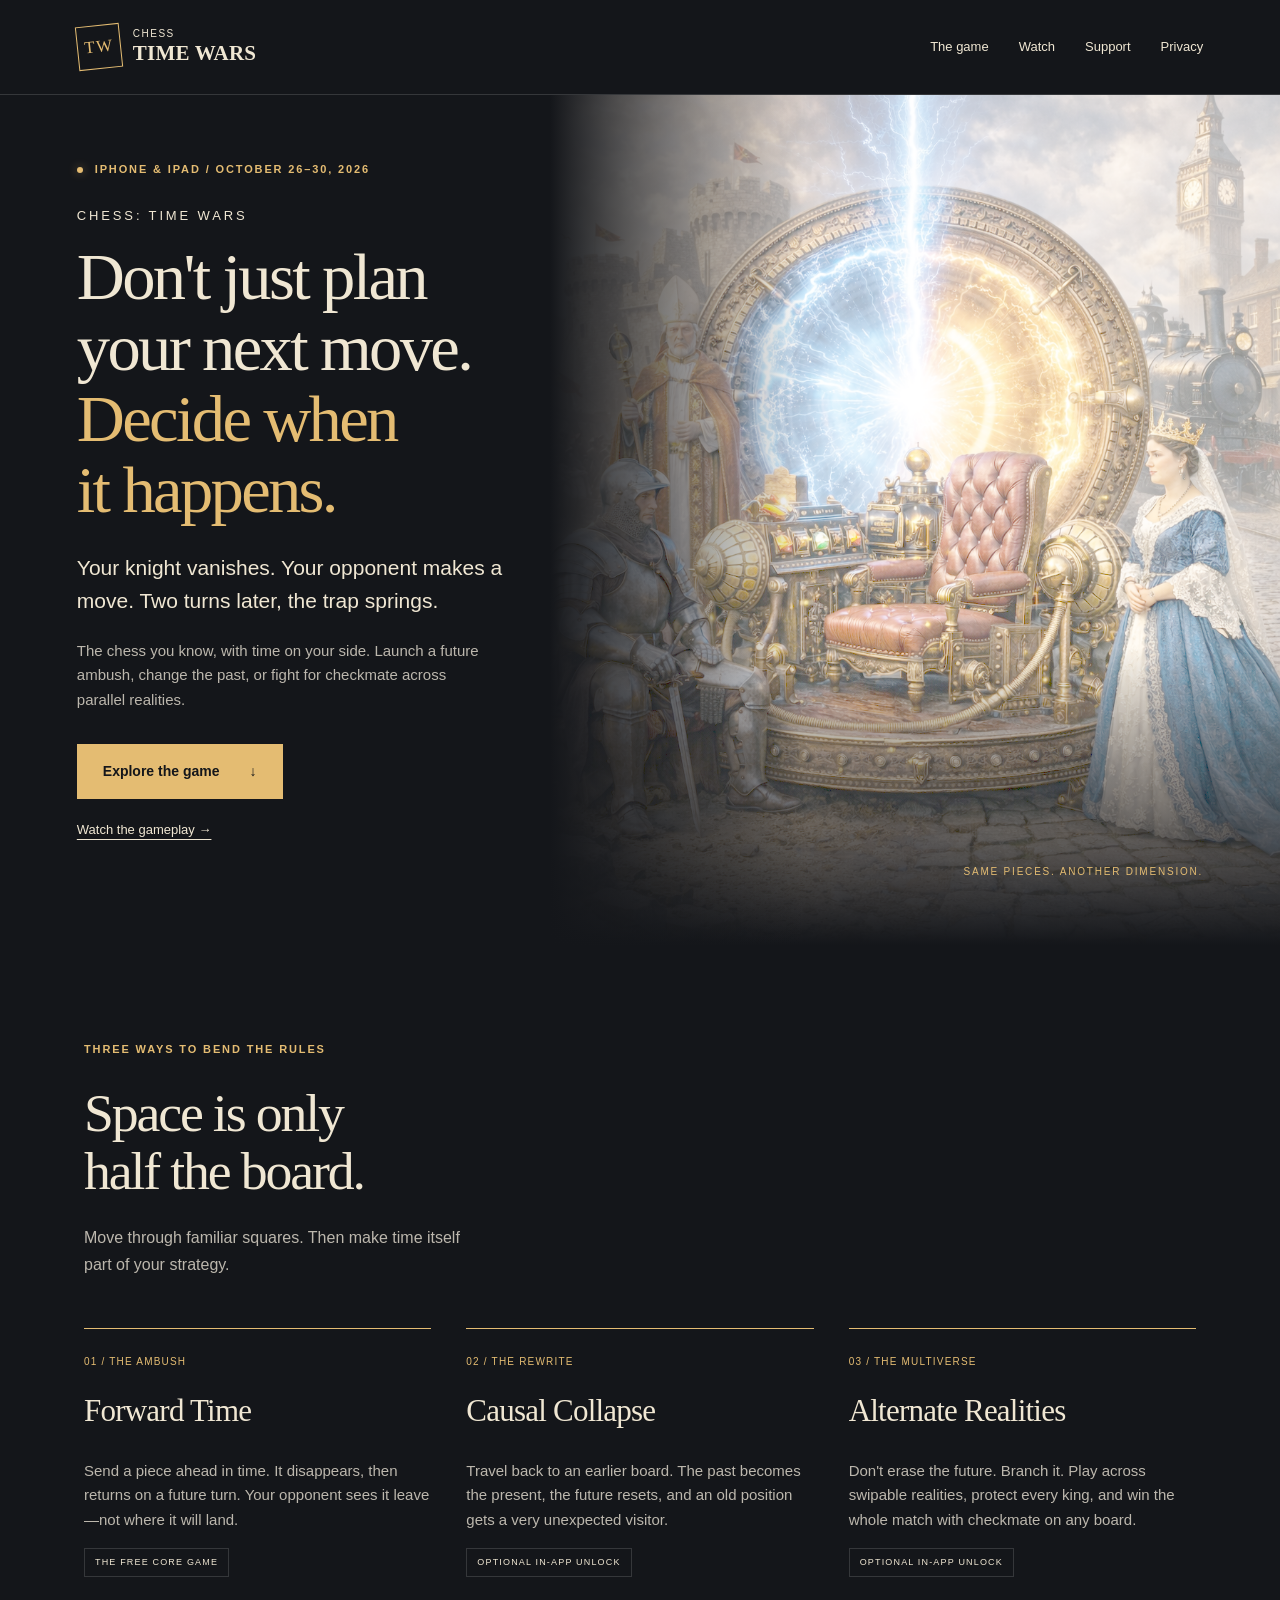
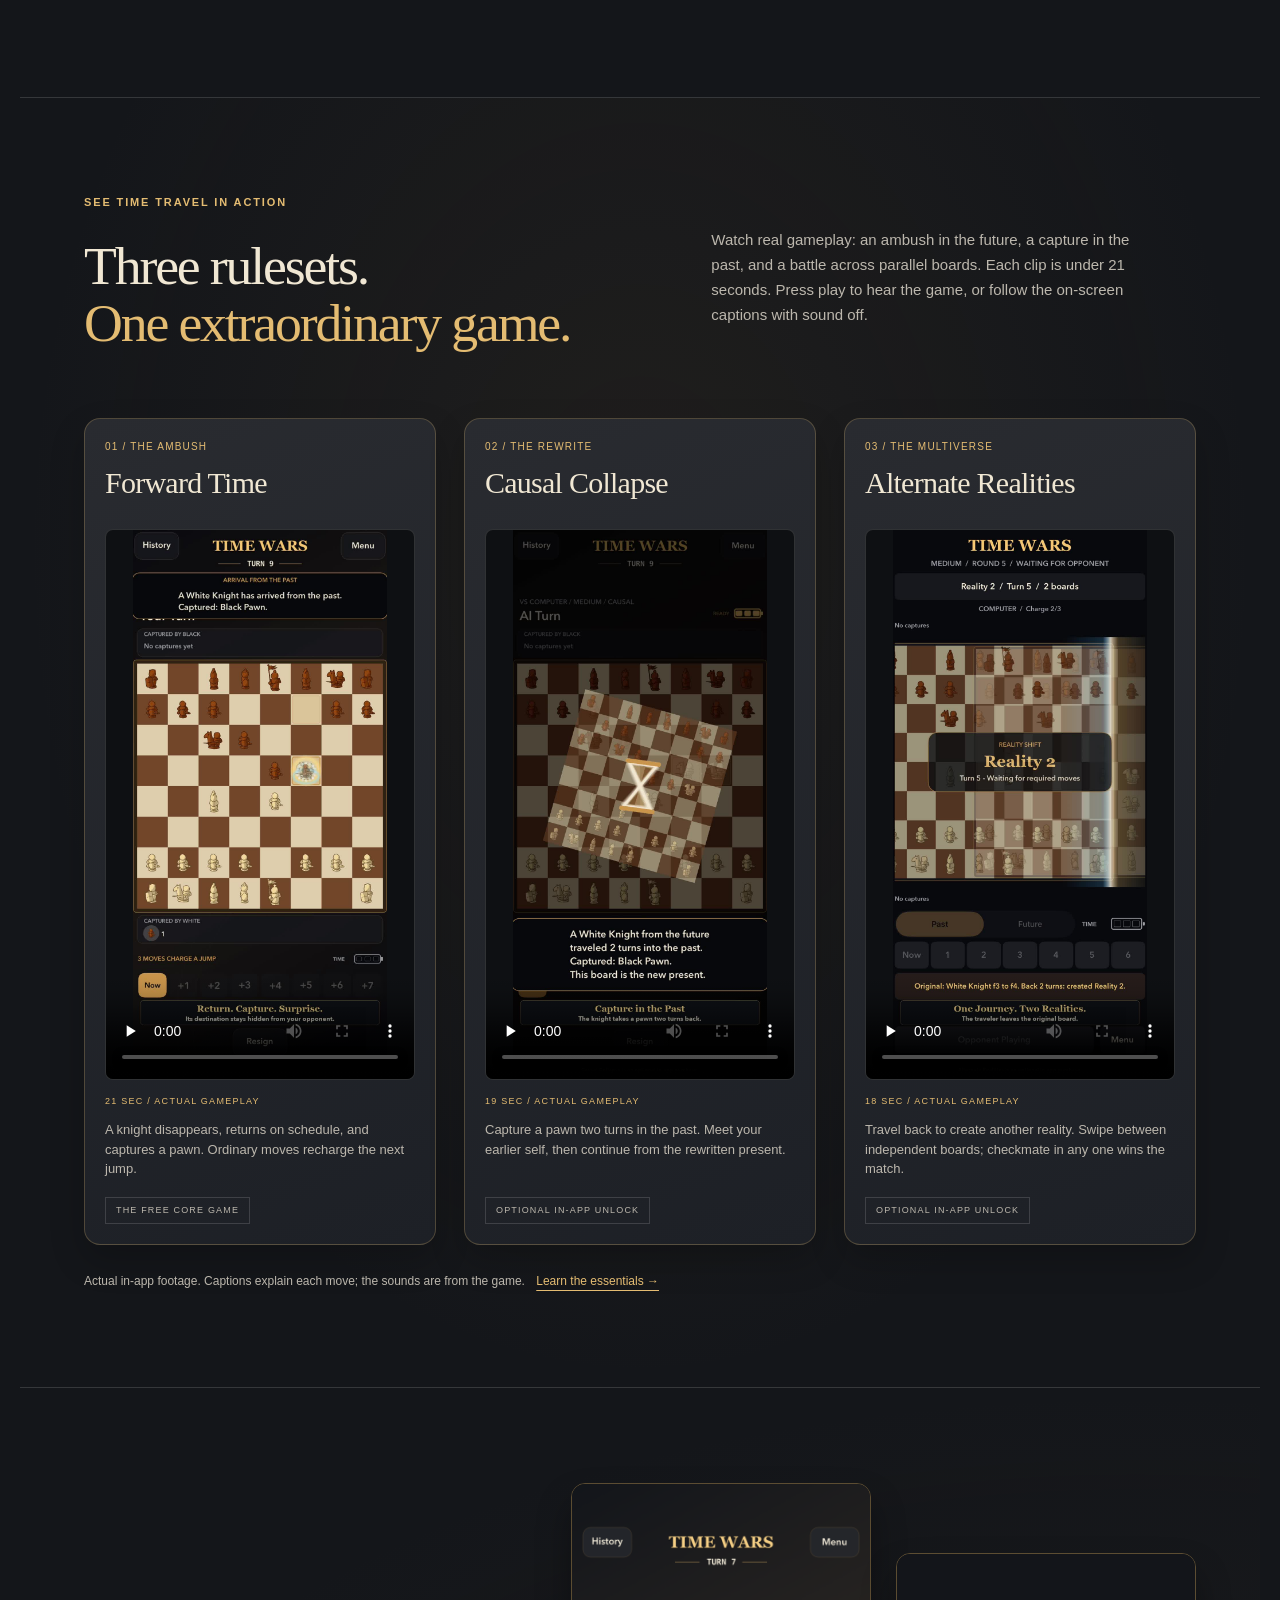
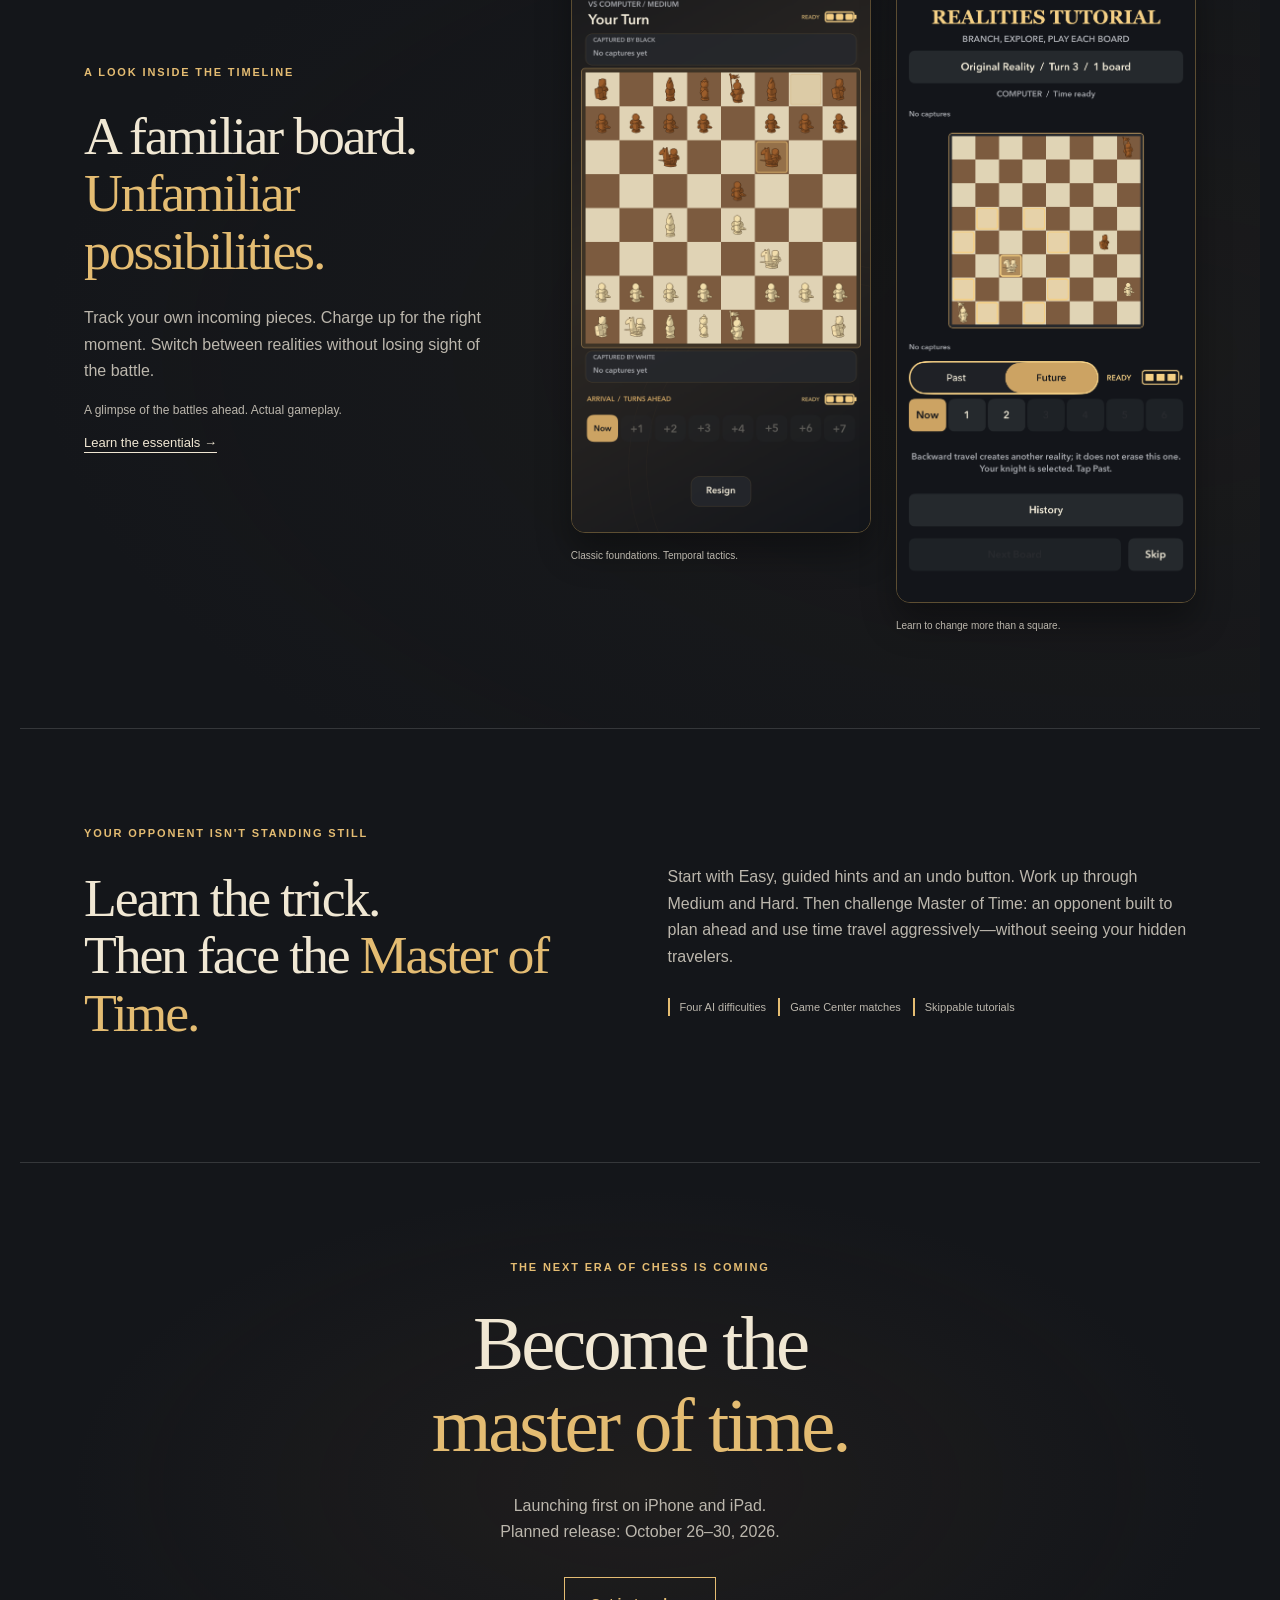
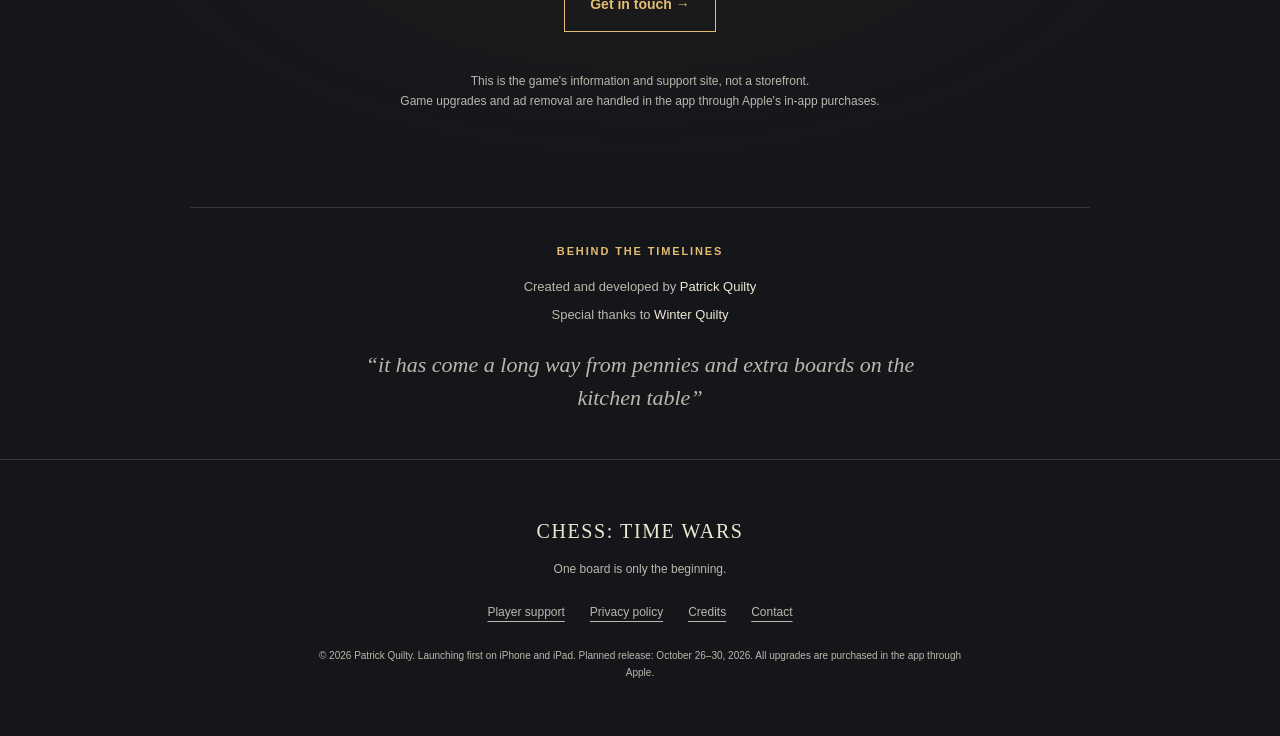
==== index.html @ 3259c722 "Add three ruleset gameplay videos to the public website" ====
<!doctype html>
<html lang="en"><head><meta charset="utf-8"><meta name="viewport" content="width=device-width,initial-scale=1"><meta name="theme-color" content="#14161a"><title>Chess: Time Wars | Your next move is a matter of time</title><meta name="description" content="Chess meets time travel. Send pieces into the future, rewrite the past, or battle across alternate realities. Launching first on iPhone and iPad. Planned release: October 26&ndash;30, 2026."><link rel="canonical" href="https://chesstimewars.github.io/"><meta property="og:title" content="Chess: Time Wars | Your next move is a matter of time"><meta property="og:description" content="Chess meets time travel. Send pieces into the future, rewrite the past, or battle across alternate realities. Launching first on iPhone and iPad. Planned release: October 26&ndash;30, 2026."><meta property="og:type" content="website"><meta property="og:image" content="https://chesstimewars.github.io/assets/time-machine.png"><link rel="icon" href="assets/icon.png"><link rel="stylesheet" href="styles.css?v=20261006-videos"></head><body><a class="skip" href="#main">Skip to content</a><header class="site-header"><a class="wordmark" href="./" aria-label="Chess: Time Wars home"><span class="crest" aria-hidden="true">TW</span><span>CHESS <b>TIME WARS</b></span></a><nav aria-label="Main navigation"><a href="./#realities">The game</a><a href="./#gameplay-videos">Watch</a><a href="support.html">Support</a><a href="privacy.html">Privacy</a></nav></header><main id="main">
<section class="hero"><div class="hero-art"><img src="assets/time-machine.png" alt="A knight, bishop and queen from different eras gathered around a glowing time machine" width="1024" height="1536" fetchpriority="high"></div><div class="hero-copy"><p class="eyebrow"><span class="signal"></span> IPHONE &amp; IPAD / OCTOBER 26&ndash;30, 2026</p><p class="game-name">CHESS: TIME WARS</p><h1>Don't just plan<br>your next move.<br><em>Decide when<br>it happens.</em></h1><p class="lede">Your knight vanishes. Your opponent makes a move. Two turns later, the trap springs.</p><p class="hero-description">The chess you know, with time on your side. Launch a future ambush, change the past, or fight for checkmate across parallel realities.</p><a class="button" href="#realities">Explore the game <span aria-hidden="true">&darr;</span></a><a class="text-link" href="#gameplay-videos">Watch the gameplay &rarr;</a></div><span class="hero-note">SAME PIECES. ANOTHER DIMENSION.</span></section>
<section id="realities" class="section"><div class="section-heading"><p class="eyebrow">THREE WAYS TO BEND THE RULES</p><h2>Space is only<br>half the board.</h2><p>Move through familiar squares. Then make time itself part of your strategy.</p></div><div class="modes"><article><span class="mode-index">01 / THE AMBUSH</span><h3>Forward Time</h3><p>Send a piece ahead in time. It disappears, then returns on a future turn. Your opponent sees it leave&mdash;not where it will land.</p><span class="mode-tag">THE FREE CORE GAME</span></article><article><span class="mode-index">02 / THE REWRITE</span><h3>Causal Collapse</h3><p>Travel back to an earlier board. The past becomes the present, the future resets, and an old position gets a very unexpected visitor.</p><span class="mode-tag">OPTIONAL IN-APP UNLOCK</span></article><article><span class="mode-index">03 / THE MULTIVERSE</span><h3>Alternate Realities</h3><p>Don't erase the future. Branch it. Play across swipable realities, protect every king, and win the whole match with checkmate on any board.</p><span class="mode-tag">OPTIONAL IN-APP UNLOCK</span></article></div></section>
<section id="gameplay-videos" class="video-showcase section" aria-labelledby="videos-title">
<div class="video-heading"><div><p class="eyebrow">SEE TIME TRAVEL IN ACTION</p><h2 id="videos-title">Three rulesets.<br><em>One extraordinary game.</em></h2></div><p>Watch real gameplay: an ambush in the future, a capture in the past, and a battle across parallel boards. Each clip is under 21 seconds. Press play to hear the game, or follow the on-screen captions with sound off.</p></div>
<div class="video-grid">
<figure class="video-card" id="forward-time-video"><div class="video-card-heading"><span class="mode-index">01 / THE AMBUSH</span><h3 id="forward-video-title">Forward Time</h3></div><video controls playsinline preload="none" width="1080" height="1920" poster="assets/videos/forward-time-poster.jpg" aria-labelledby="forward-video-title" aria-describedby="forward-video-description"><source src="assets/videos/forward-time.mp4" type="video/mp4"><track kind="captions" src="assets/videos/forward-time.vtt" srclang="en" label="English"><p><a href="assets/videos/forward-time.mp4">Watch the Forward Time gameplay video.</a></p></video><figcaption id="forward-video-description"><span class="video-duration">21 SEC / ACTUAL GAMEPLAY</span><p>A knight disappears, returns on schedule, and captures a pawn. Ordinary moves recharge the next jump.</p><span class="mode-tag">THE FREE CORE GAME</span></figcaption></figure>
<figure class="video-card" id="causal-collapse-video"><div class="video-card-heading"><span class="mode-index">02 / THE REWRITE</span><h3 id="collapse-video-title">Causal Collapse</h3></div><video controls playsinline preload="none" width="1080" height="1920" poster="assets/videos/causal-collapse-poster.jpg" aria-labelledby="collapse-video-title" aria-describedby="collapse-video-description"><source src="assets/videos/causal-collapse.mp4" type="video/mp4"><track kind="captions" src="assets/videos/causal-collapse.vtt" srclang="en" label="English"><p><a href="assets/videos/causal-collapse.mp4">Watch the Causal Collapse gameplay video.</a></p></video><figcaption id="collapse-video-description"><span class="video-duration">19 SEC / ACTUAL GAMEPLAY</span><p>Capture a pawn two turns in the past. Meet your earlier self, then continue from the rewritten present.</p><span class="mode-tag">OPTIONAL IN-APP UNLOCK</span></figcaption></figure>
<figure class="video-card" id="alternate-realities-video"><div class="video-card-heading"><span class="mode-index">03 / THE MULTIVERSE</span><h3 id="realities-video-title">Alternate Realities</h3></div><video controls playsinline preload="none" width="1080" height="1920" poster="assets/videos/alternate-realities-poster.jpg" aria-labelledby="realities-video-title" aria-describedby="realities-video-description"><source src="assets/videos/alternate-realities.mp4" type="video/mp4"><track kind="captions" src="assets/videos/alternate-realities.vtt" srclang="en" label="English"><p><a href="assets/videos/alternate-realities.mp4">Watch the Alternate Realities gameplay video.</a></p></video><figcaption id="realities-video-description"><span class="video-duration">18 SEC / ACTUAL GAMEPLAY</span><p>Travel back to create another reality. Swipe between independent boards; checkmate in any one wins the match.</p><span class="mode-tag">OPTIONAL IN-APP UNLOCK</span></figcaption></figure>
</div><p class="video-footnote">Actual in-app footage. Captions explain each move; the sounds are from the game. <a href="support.html#how-to-play">Learn the essentials &rarr;</a></p>
</section>
<section class="gameplay section"><div class="gameplay-copy"><p class="eyebrow">A LOOK INSIDE THE TIMELINE</p><h2>A familiar board.<br><em>Unfamiliar possibilities.</em></h2><p>Track your own incoming pieces. Charge up for the right moment. Switch between realities without losing sight of the battle.</p><p class="caption">A glimpse of the battles ahead. Actual gameplay.</p><a class="text-link" href="support.html#how-to-play">Learn the essentials &rarr;</a></div><div class="screens"><figure><a href="assets/gameplay-2026-10-03.png" aria-label="View the full Forward Time gameplay screenshot"><img src="assets/gameplay-2026-10-03.png" alt="A Forward Time battle with captured pieces and time-travel charge controls" loading="lazy" width="1320" height="2868"></a><figcaption>Classic foundations. Temporal tactics.</figcaption></figure><figure><a href="assets/realities.png" aria-label="View the full Alternate Realities tutorial screenshot"><img src="assets/realities.png" alt="The interactive Alternate Realities tutorial, with a historical board and time controls" loading="lazy" width="1206" height="2622"></a><figcaption>Learn to change more than a square.</figcaption></figure></div></section>
<section class="challenge section"><div><p class="eyebrow">YOUR OPPONENT ISN'T STANDING STILL</p><h2>Learn the trick.<br>Then face the <em>Master of Time.</em></h2></div><div class="challenge-body"><p>Start with Easy, guided hints and an undo button. Work up through Medium and Hard. Then challenge Master of Time: an opponent built to plan ahead and use time travel aggressively&mdash;without seeing your hidden travelers.</p><div class="feature-row"><span>Four AI difficulties</span><span>Game Center matches</span><span>Skippable tutorials</span></div></div></section>
<section class="closing section"><p class="eyebrow">THE NEXT ERA OF CHESS IS COMING</p><h2>Become the<br><em>master of time.</em></h2><p>Launching first on iPhone and iPad.<br>Planned release: October 26&ndash;30, 2026.</p><a class="button secondary" href="mailto:supportchesstimewars@gmail.com?subject=Chess%3A%20Time%20Wars%20enquiry">Get in touch &rarr;</a><p class="fineprint">This is the game's information and support site, not a storefront.<br>Game upgrades and ad removal are handled in the app through Apple's in-app purchases.</p></section><section id="credits" class="credits section" aria-labelledby="credits-title"><h2 id="credits-title">Behind the timelines</h2><p>Created and developed by <strong>Patrick Quilty</strong></p><p>Special thanks to <strong>Winter Quilty</strong></p><blockquote>&ldquo;it has come a long way from pennies and extra boards on the kitchen table&rdquo;</blockquote></section></main><footer><a class="footer-brand" href="./">CHESS: TIME WARS</a><p>One board is only the beginning.</p><div><a href="support.html">Player support</a><a href="privacy.html">Privacy policy</a><a href="./#credits">Credits</a><a href="mailto:supportchesstimewars@gmail.com">Contact</a></div><small>&copy; 2026 Patrick Quilty. Launching first on iPhone and iPad. Planned release: October 26&ndash;30, 2026. All upgrades are purchased in the app through Apple.</small></footer></body></html>
---- styles.css ----
:root{--bg:#14161a;--paper:#f0e7d3;--muted:#bcb7ad;--gold:#e4bc72;--line:#ffffff24;--panel:#1d2026}*{box-sizing:border-box}html{scroll-behavior:smooth;scroll-padding-top:90px}body{margin:0;background:var(--bg);color:var(--paper);font-family:"Avenir Next",Avenir,"Trebuchet MS",sans-serif;line-height:1.65}a{color:inherit;text-underline-offset:5px}a:hover{color:var(--gold)}a:focus-visible,summary:focus-visible{outline:3px solid var(--gold);outline-offset:5px}img{display:block;max-width:100%;height:auto}h1,h2,h3,p{margin-top:0}h1,h2,h3{font-family:Georgia,"Times New Roman",serif;font-weight:400;line-height:1.07;letter-spacing:-.04em}h1{font-size:clamp(44px,5.2vw,78px);margin-bottom:27px}h2{font-size:clamp(36px,4.2vw,60px);margin-bottom:25px}h3{font-size:31px;letter-spacing:-.025em}em{color:var(--gold);font-style:normal}.skip{position:absolute;top:-80px;background:var(--gold);color:var(--bg);padding:12px;z-index:10}.skip:focus{top:0}.site-header{max-width:1400px;margin:auto;padding:25px 6%;display:flex;justify-content:space-between;align-items:center;border-bottom:1px solid var(--line);position:relative;z-index:3}.wordmark{display:flex;gap:12px;text-decoration:none;align-items:center;line-height:1.3;font-size:10px;letter-spacing:.15em}.wordmark b{display:block;font-family:Georgia,serif;font-size:21px;letter-spacing:.01em}.crest{border:1px solid var(--gold);color:var(--gold);width:44px;height:44px;display:grid;place-items:center;font-family:Georgia,serif;font-size:17px;transform:rotate(-6deg)}nav{display:flex;gap:30px}nav a{text-decoration:none;font-size:13px}.hero{position:relative;max-width:1400px;min-height:850px;margin:auto;overflow:hidden}.hero-art{position:absolute;right:0;top:0;width:57%;height:100%}.hero-art img{height:100%;width:100%;object-fit:cover;object-position:center 39%}.hero-art:after{content:"";position:absolute;inset:0;background:linear-gradient(90deg,var(--bg),transparent 35%),linear-gradient(0deg,var(--bg),transparent 35%)}.hero-copy{position:relative;width:57%;padding:65px 0 90px 6%;z-index:1}.eyebrow{font-size:11px;letter-spacing:.17em;font-weight:700;color:var(--gold);margin-bottom:27px}.signal{display:inline-block;width:6px;height:6px;margin-right:7px;border-radius:50%;background:var(--gold);box-shadow:0 0 10px #e4bc7277}.game-name{font-size:13px;letter-spacing:.22em;margin-bottom:14px}.lede{font-size:21px;line-height:1.55;max-width:440px}.hero-description{max-width:420px;color:var(--muted);font-size:15px}.button{display:inline-flex;align-items:center;gap:30px;margin:16px 0 20px;padding:15px 25px;background:var(--gold);color:var(--bg);text-decoration:none;font-size:14px;font-weight:700;border:1px solid var(--gold)}.button:hover{background:#f6d595;color:#121416}.text-link{display:block;font-size:13px}.hero-note{position:absolute;right:6%;bottom:65px;font-size:10px;letter-spacing:.18em;color:var(--gold)}.section{max-width:1240px;margin:auto;padding:95px 5%}.section-heading{max-width:540px}.section-heading p:not(.eyebrow){color:var(--muted);max-width:390px}.modes{display:grid;grid-template-columns:repeat(3,1fr);gap:35px;margin-top:50px}.modes article{border-top:1px solid var(--gold);padding:25px 0;display:flex;flex-direction:column}.modes p{font-size:15px;color:var(--muted);flex:1}.mode-index{font-size:10px;letter-spacing:.12em;color:var(--gold);margin-bottom:24px}.mode-tag{font-size:9px;letter-spacing:.13em;border:1px solid var(--line);padding:6px 10px;align-self:flex-start}.gameplay{display:grid;grid-template-columns:.8fr 1.2fr;gap:70px;align-items:center;border-top:1px solid var(--line);border-bottom:1px solid var(--line);background:radial-gradient(ellipse at 90% 60%,#3e342326,transparent 70%)}.gameplay-copy p{color:var(--muted)}.gameplay-copy .eyebrow{color:var(--gold)}.caption{font-size:12px;max-width:350px}.screens{display:flex;gap:25px;align-items:flex-start}.screens figure{margin:0;width:50%;min-width:0}.screens figure:nth-child(2){padding-top:70px}.screens img{border:1px solid #b6915170;border-radius:14px;box-shadow:0 20px 35px #0005}.screens a{display:block;transition:transform .25s}.screens a:hover{transform:translateY(-7px)}figcaption{font-size:10px;color:var(--muted);margin-top:15px;line-height:1.5}.challenge{display:grid;grid-template-columns:1fr 1fr;gap:55px}.challenge-body{padding-top:40px;color:var(--muted)}.feature-row{display:flex;flex-wrap:wrap;gap:12px;margin-top:28px}.feature-row span{font-size:11px;border-left:2px solid var(--gold);padding-left:10px}.closing{text-align:center;border-top:1px solid var(--line);background:radial-gradient(ellipse at center,#5b442d28,transparent 65%)}.closing h2{font-size:clamp(50px,6vw,80px)}.closing p{color:var(--muted)}.closing .eyebrow{color:var(--gold)}.secondary{background:transparent;color:var(--gold)}.fineprint{font-size:12px;margin:20px auto 0;max-width:640px}footer{border-top:1px solid var(--line);text-align:center;padding:55px 24px;color:var(--muted)}.footer-brand{font-family:Georgia,serif;letter-spacing:.08em;font-size:20px;text-decoration:none;color:var(--paper)}footer p{font-size:12px;margin:12px 0 24px}footer div{display:flex;justify-content:center;gap:25px;font-size:12px}footer small{display:block;font-size:10px;margin:25px auto 0;max-width:650px}.document{max-width:840px}.document h1{font-size:clamp(48px,6vw,72px)}.document .lede{max-width:650px}.document h2{font-size:29px;letter-spacing:-.02em;margin-top:55px}.document p{color:var(--muted)}.document a{color:var(--gold);overflow-wrap:anywhere}.contact-address{display:inline-block;font-size:clamp(15px,3.5vw,23px);margin:10px 0 28px}.help-note{padding:25px 30px;background:var(--panel);border-left:2px solid var(--gold);margin:40px 0}.help-note h2{margin-top:0}details{border-bottom:1px solid var(--line);padding:19px 0}summary{cursor:pointer;font-size:17px;color:var(--paper);padding-right:12px}details p{font-size:15px;margin:18px 0 5px}#how-to-play{scroll-margin-top:35px}@media(prefers-reduced-motion:no-preference){.hero-copy{animation:arrive .8s ease-out both}@keyframes arrive{from{opacity:0;transform:translateY(12px)}to{opacity:1;transform:translateY(0)}}}@media(max-width:800px){.site-header{padding:22px 6%}nav{gap:18px}.hero{min-height:unset;padding-bottom:430px}.hero-copy{width:100%;padding:46px 7% 25px}.hero-art{width:100%;height:550px;top:auto;bottom:0;opacity:.85}.hero-art img{object-position:center 43%}.hero-art:after{background:linear-gradient(180deg,var(--bg),transparent 30%),linear-gradient(0deg,var(--bg),transparent 25%)}h1{font-size:clamp(43px,8vw,67px)}.hero-note{bottom:35px;right:7%}.section{padding:60px 7%}.modes{grid-template-columns:1fr;gap:8px;margin-top:30px}.modes article{padding:24px 0}.modes h3{margin-bottom:18px}.modes p{max-width:550px}.mode-index{margin-bottom:16px}.gameplay{grid-template-columns:1fr;gap:35px}.screens{max-width:540px;gap:18px}.screens figure:nth-child(2){padding-top:35px}.challenge{grid-template-columns:1fr;gap:0}.challenge-body{padding-top:5px}.document h2{margin-top:38px}.help-note{padding:23px}.wordmark b{font-size:17px}.crest{width:36px;height:36px;font-size:15px}nav a{font-size:12px}}@media(max-width:370px){.site-header{flex-wrap:wrap;gap:20px}nav{width:100%;justify-content:space-between}.hero-copy{padding-top:30px}.hero .lede{font-size:19px}.hero .eyebrow{font-size:9px}footer div{gap:17px}}@media(prefers-reduced-motion:reduce){html{scroll-behavior:auto}*,*:before,*:after{animation:none!important;transition:none!important}}

.credits.section{padding-top:38px;padding-bottom:45px;border-top:1px solid var(--line);text-align:center;max-width:900px}.credits h2{font-family:"Avenir Next",Avenir,"Trebuchet MS",sans-serif;font-size:11px;font-weight:700;letter-spacing:.17em;text-transform:uppercase;color:var(--gold);margin-bottom:18px}.credits p{font-size:13px;color:var(--muted);margin-bottom:7px}.credits strong{font-weight:500;color:var(--paper)}.credits blockquote{font-family:Georgia,serif;font-size:clamp(17px,2.4vw,22px);line-height:1.5;color:var(--muted);max-width:550px;margin:22px auto 0;font-style:italic}footer div{flex-wrap:wrap}#credits{scroll-margin-top:35px}
.video-showcase{border-top:1px solid var(--line);background:radial-gradient(ellipse at 50% 35%,#66502e24,transparent 70%)}.video-heading{display:grid;grid-template-columns:1.15fr 1fr;gap:70px;align-items:center;margin-bottom:40px}.video-heading>p{color:var(--muted);font-size:15px;max-width:430px}.video-grid{display:grid;grid-template-columns:repeat(3,minmax(0,1fr));gap:28px}.video-card{margin:0;min-width:0;padding:20px;background:linear-gradient(160deg,#292b30,var(--panel));border:1px solid #e4bc7240;border-radius:16px;box-shadow:0 15px 35px #0003;display:flex;flex-direction:column}.video-card-heading{min-height:90px}.video-card .mode-index{display:block;margin-bottom:12px}.video-card h3{font-size:clamp(23px,2.5vw,30px);margin-bottom:20px}.video-card video{display:block;width:100%;height:auto;aspect-ratio:9/16;object-fit:contain;background:#0e1013;border-radius:8px;border:1px solid var(--line)}.video-card video:focus-visible{outline:3px solid var(--gold);outline-offset:5px}.video-card video::cue{background:#14161ae6;color:var(--paper)}.video-card figcaption{display:flex;flex-direction:column;flex:1;font-size:13px}.video-duration{font-size:9px;letter-spacing:.14em;color:var(--gold);display:block;margin-bottom:12px}.video-card figcaption p{flex:1;margin-bottom:18px}.video-footnote{margin:27px 0 0;font-size:12px;color:var(--muted)}.video-footnote a{color:var(--gold);display:inline-block;margin-left:8px}@media(max-width:900px){.video-grid{gap:16px}.video-card{padding:15px}.video-card-heading{min-height:104px}.video-heading{gap:35px}}@media(max-width:800px){.video-heading{grid-template-columns:1fr;gap:0;margin-bottom:28px}.video-heading>p{max-width:560px}.video-grid{grid-template-columns:1fr;gap:28px;max-width:430px;margin:auto}.video-card{padding:20px}.video-card-heading{min-height:0}.video-card h3{font-size:30px}.video-card video{max-height:65svh}.video-footnote{max-width:430px;margin:25px auto 0}.video-footnote a{margin-left:0;display:block;margin-top:8px}}
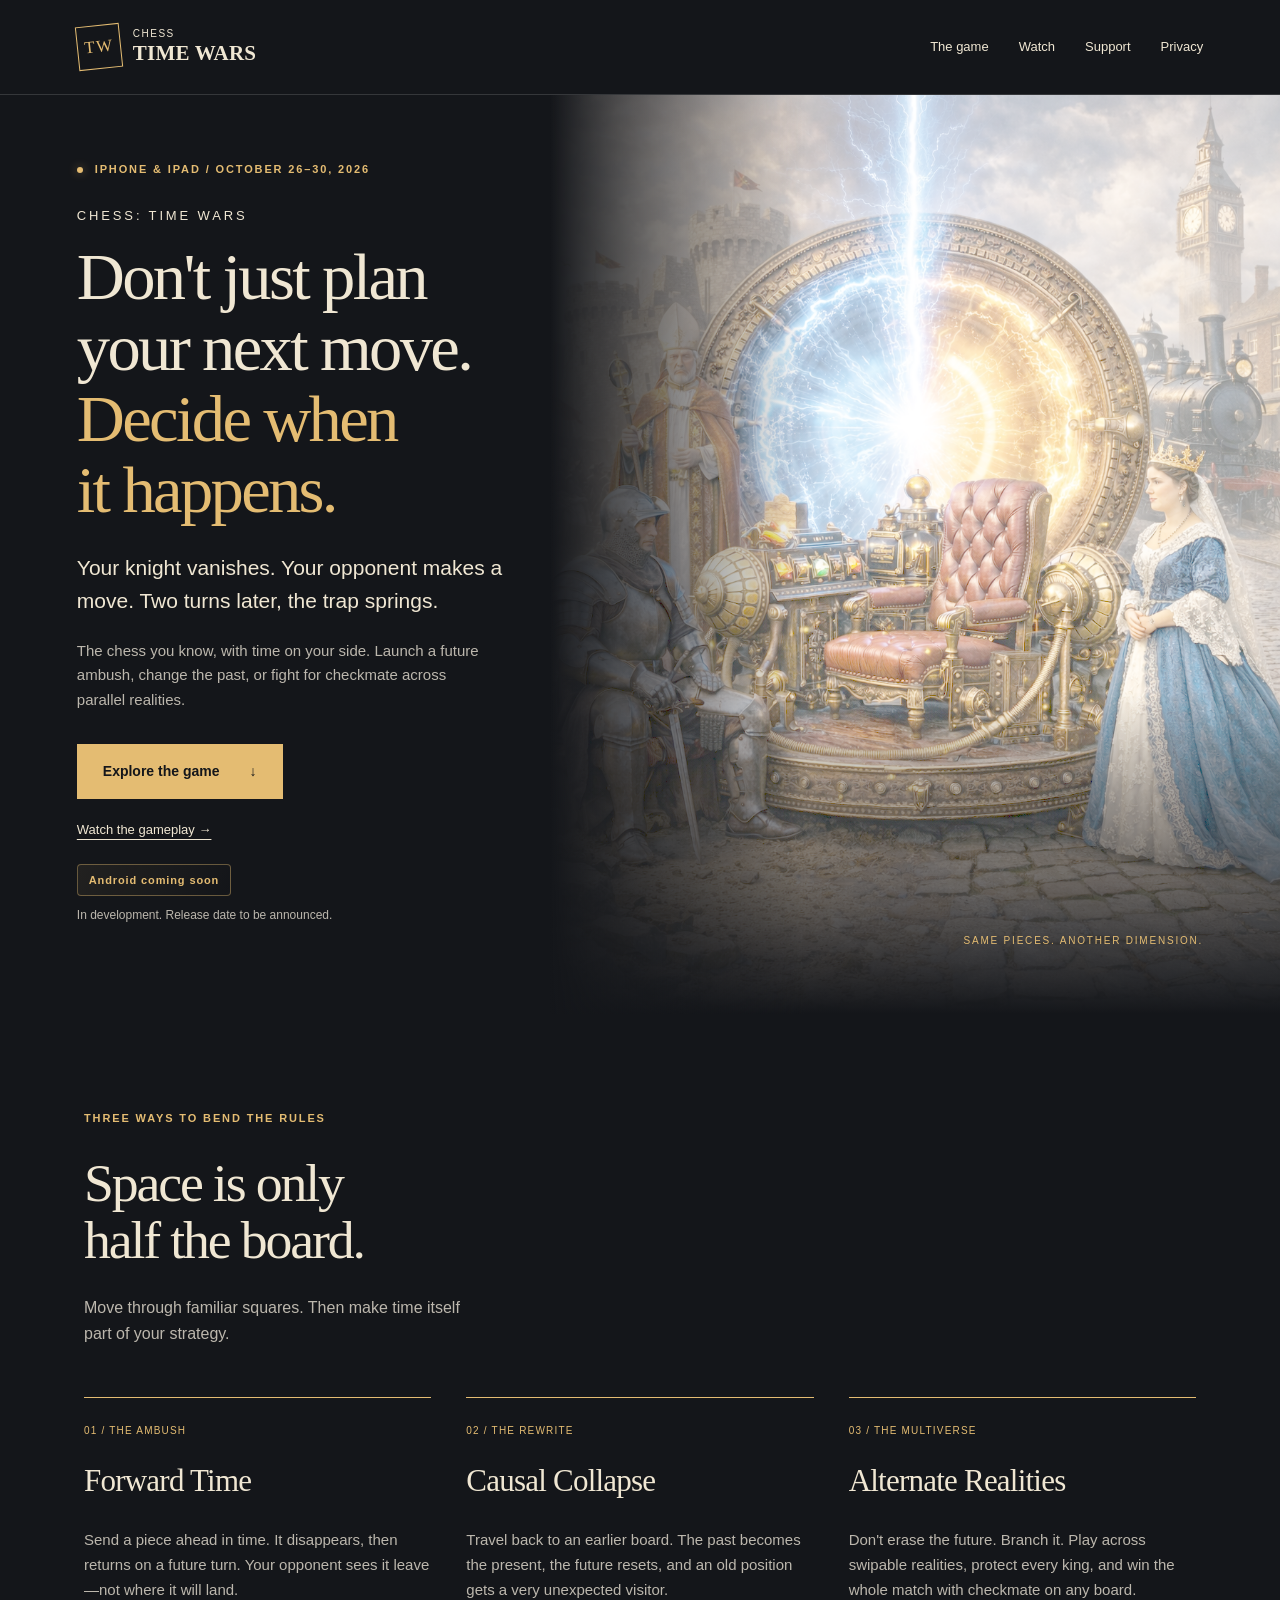
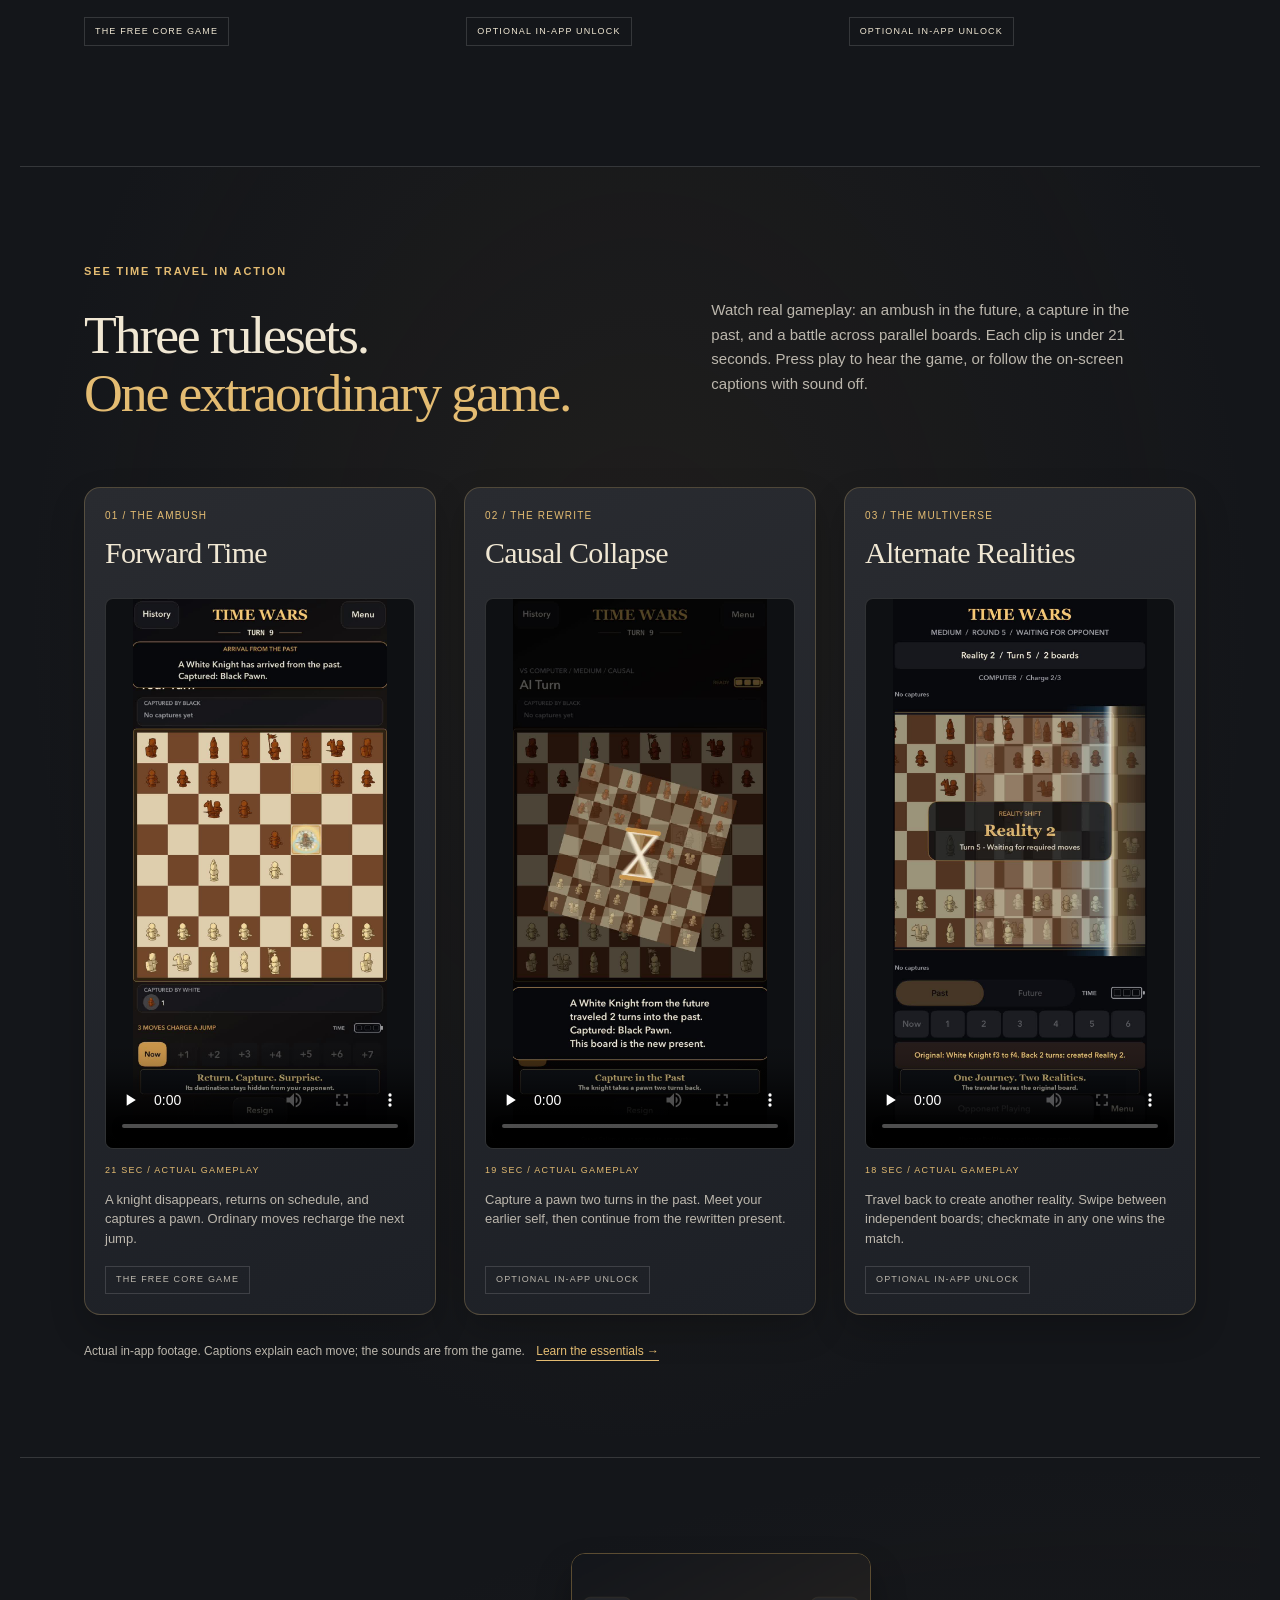
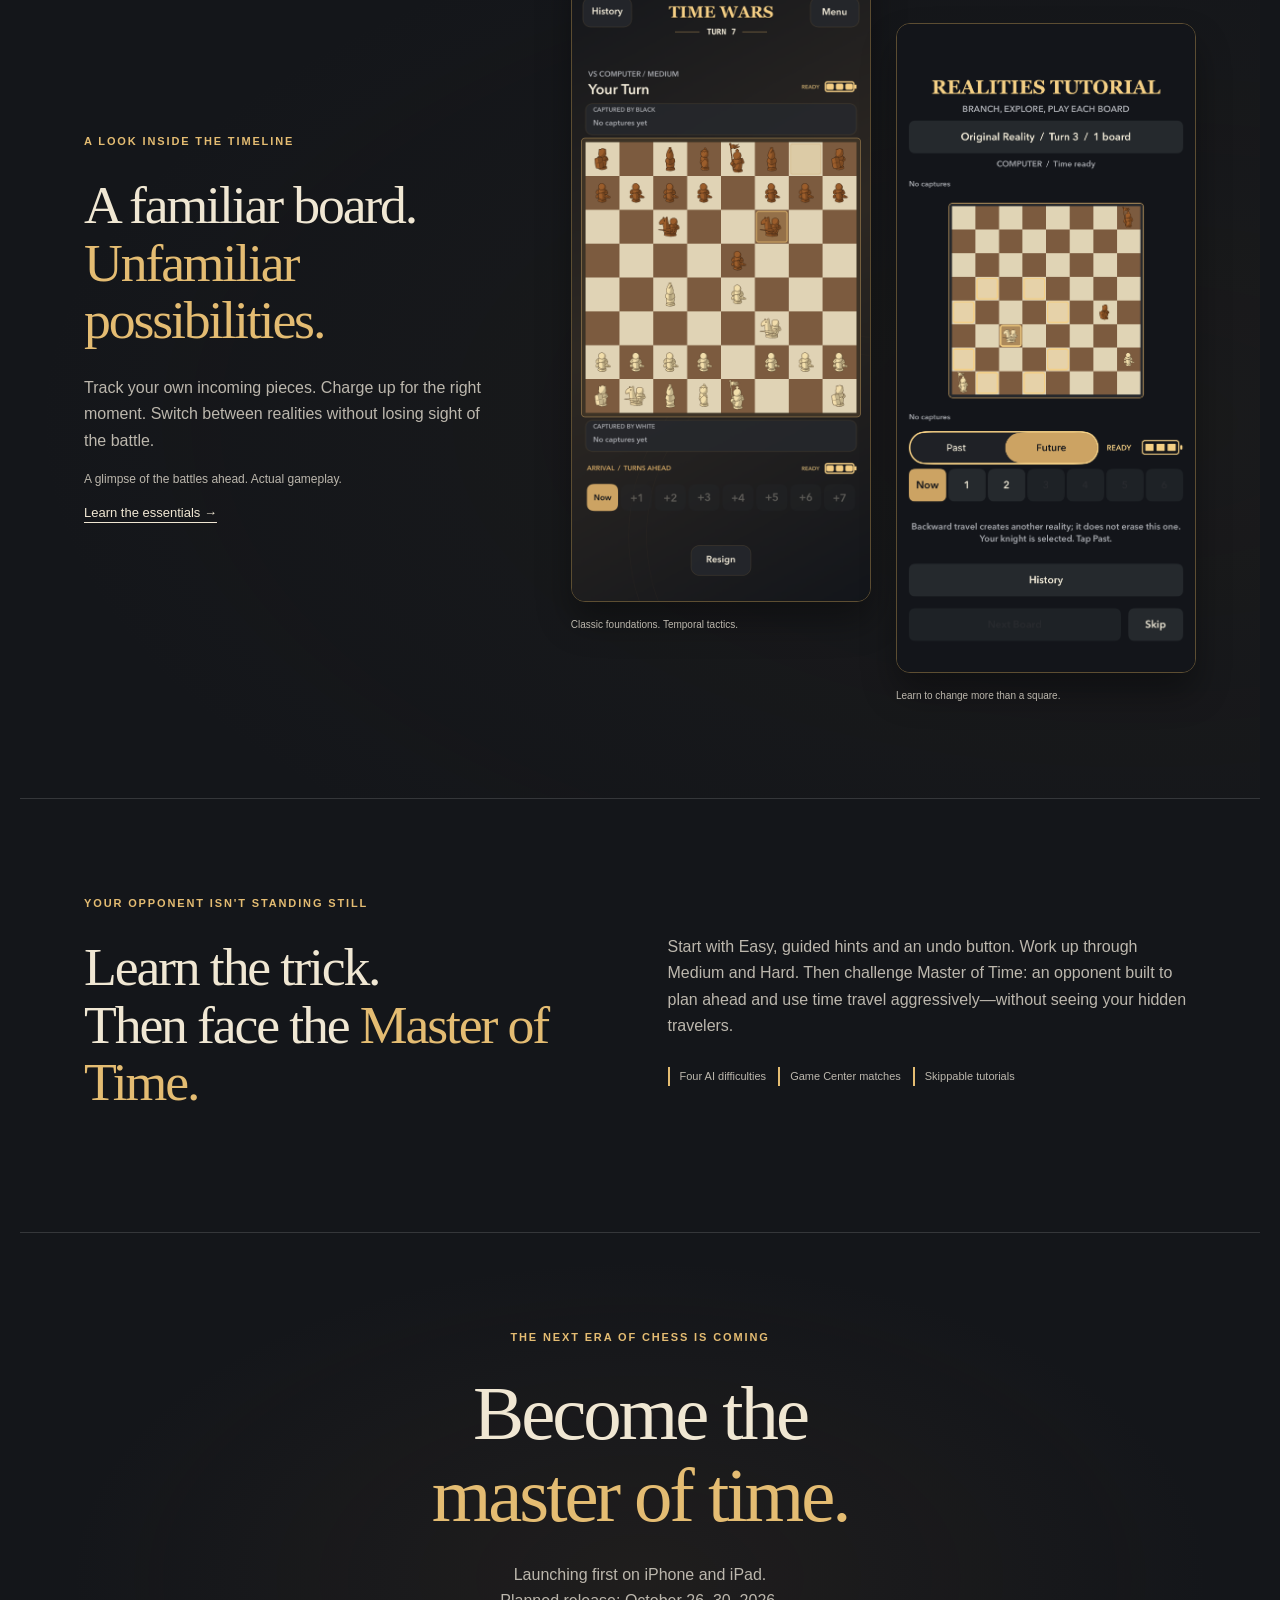
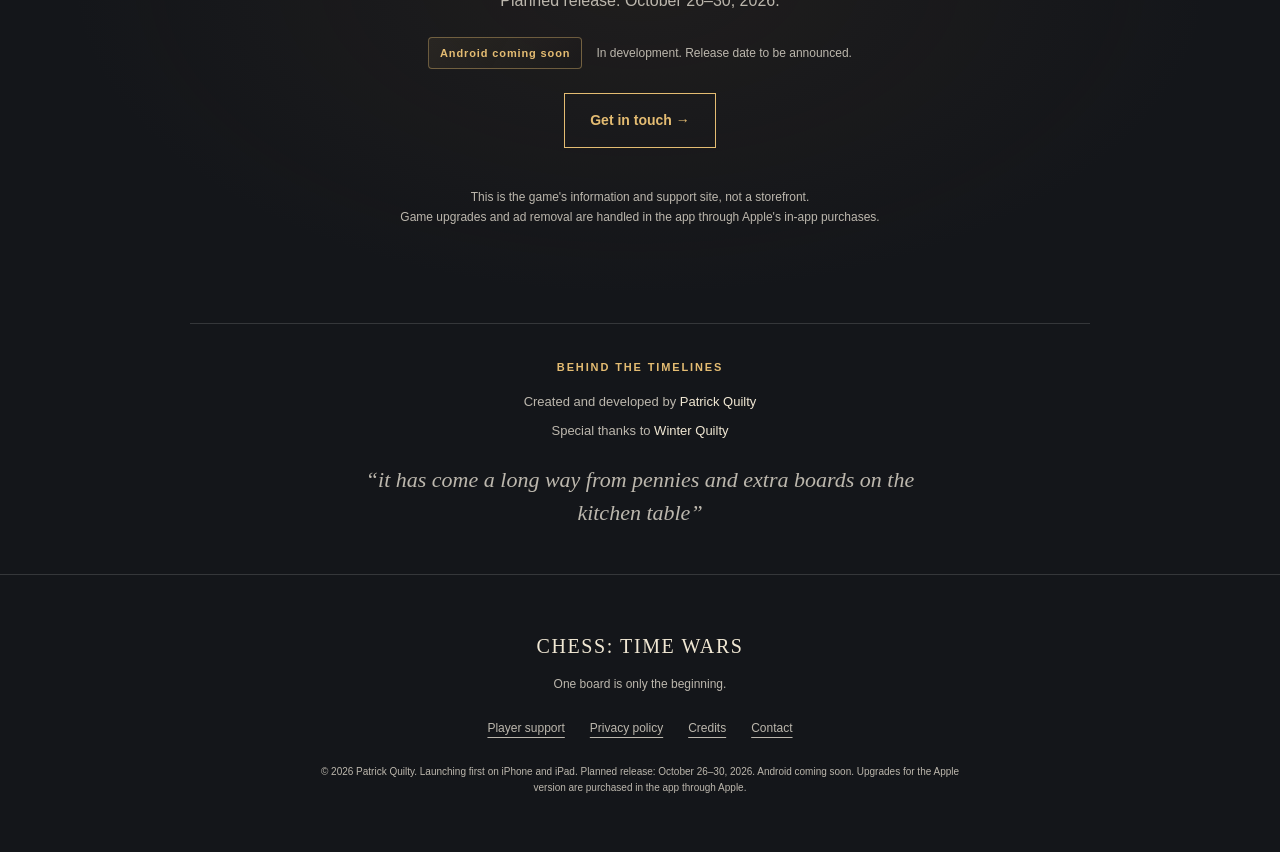
==== commit 752ab900: "Announce Android coming soon on the website" ====
--- a/index.html
+++ b/index.html
@@ -1,6 +1,6 @@
 <!doctype html>
-<html lang="en"><head><meta charset="utf-8"><meta name="viewport" content="width=device-width,initial-scale=1"><meta name="theme-color" content="#14161a"><title>Chess: Time Wars | Your next move is a matter of time</title><meta name="description" content="Chess meets time travel. Send pieces into the future, rewrite the past, or battle across alternate realities. Launching first on iPhone and iPad. Planned release: October 26&ndash;30, 2026."><link rel="canonical" href="https://chesstimewars.github.io/"><meta property="og:title" content="Chess: Time Wars | Your next move is a matter of time"><meta property="og:description" content="Chess meets time travel. Send pieces into the future, rewrite the past, or battle across alternate realities. Launching first on iPhone and iPad. Planned release: October 26&ndash;30, 2026."><meta property="og:type" content="website"><meta property="og:image" content="https://chesstimewars.github.io/assets/time-machine.png"><link rel="icon" href="assets/icon.png"><link rel="stylesheet" href="styles.css?v=20261006-videos"></head><body><a class="skip" href="#main">Skip to content</a><header class="site-header"><a class="wordmark" href="./" aria-label="Chess: Time Wars home"><span class="crest" aria-hidden="true">TW</span><span>CHESS <b>TIME WARS</b></span></a><nav aria-label="Main navigation"><a href="./#realities">The game</a><a href="./#gameplay-videos">Watch</a><a href="support.html">Support</a><a href="privacy.html">Privacy</a></nav></header><main id="main">
-<section class="hero"><div class="hero-art"><img src="assets/time-machine.png" alt="A knight, bishop and queen from different eras gathered around a glowing time machine" width="1024" height="1536" fetchpriority="high"></div><div class="hero-copy"><p class="eyebrow"><span class="signal"></span> IPHONE &amp; IPAD / OCTOBER 26&ndash;30, 2026</p><p class="game-name">CHESS: TIME WARS</p><h1>Don't just plan<br>your next move.<br><em>Decide when<br>it happens.</em></h1><p class="lede">Your knight vanishes. Your opponent makes a move. Two turns later, the trap springs.</p><p class="hero-description">The chess you know, with time on your side. Launch a future ambush, change the past, or fight for checkmate across parallel realities.</p><a class="button" href="#realities">Explore the game <span aria-hidden="true">&darr;</span></a><a class="text-link" href="#gameplay-videos">Watch the gameplay &rarr;</a></div><span class="hero-note">SAME PIECES. ANOTHER DIMENSION.</span></section>
+<html lang="en"><head><meta charset="utf-8"><meta name="viewport" content="width=device-width,initial-scale=1"><meta name="theme-color" content="#14161a"><title>Chess: Time Wars | Your next move is a matter of time</title><meta name="description" content="Chess meets time travel. Send pieces into the future, rewrite the past, or battle across alternate realities. Launching first on iPhone and iPad. Planned release: October 26&ndash;30, 2026. Android coming soon."><link rel="canonical" href="https://chesstimewars.github.io/"><meta property="og:title" content="Chess: Time Wars | Your next move is a matter of time"><meta property="og:description" content="Chess meets time travel. Send pieces into the future, rewrite the past, or battle across alternate realities. Launching first on iPhone and iPad. Planned release: October 26&ndash;30, 2026. Android coming soon."><meta property="og:type" content="website"><meta property="og:image" content="https://chesstimewars.github.io/assets/time-machine.png"><link rel="icon" href="assets/icon.png"><link rel="stylesheet" href="styles.css?v=20261009-android"></head><body><a class="skip" href="#main">Skip to content</a><header class="site-header"><a class="wordmark" href="./" aria-label="Chess: Time Wars home"><span class="crest" aria-hidden="true">TW</span><span>CHESS <b>TIME WARS</b></span></a><nav aria-label="Main navigation"><a href="./#realities">The game</a><a href="./#gameplay-videos">Watch</a><a href="support.html">Support</a><a href="privacy.html">Privacy</a></nav></header><main id="main">
+<section class="hero"><div class="hero-art"><img src="assets/time-machine.png" alt="A knight, bishop and queen from different eras gathered around a glowing time machine" width="1024" height="1536" fetchpriority="high"></div><div class="hero-copy"><p class="eyebrow"><span class="signal"></span> IPHONE &amp; IPAD / OCTOBER 26&ndash;30, 2026</p><p class="game-name">CHESS: TIME WARS</p><h1>Don't just plan<br>your next move.<br><em>Decide when<br>it happens.</em></h1><p class="lede">Your knight vanishes. Your opponent makes a move. Two turns later, the trap springs.</p><p class="hero-description">The chess you know, with time on your side. Launch a future ambush, change the past, or fight for checkmate across parallel realities.</p><a class="button" href="#realities">Explore the game <span aria-hidden="true">&darr;</span></a><a class="text-link" href="#gameplay-videos">Watch the gameplay &rarr;</a><p class="platform-note"><span class="platform-badge">Android coming soon</span> <span class="platform-detail">In development. Release date to be announced.</span></p></div><span class="hero-note">SAME PIECES. ANOTHER DIMENSION.</span></section>
 <section id="realities" class="section"><div class="section-heading"><p class="eyebrow">THREE WAYS TO BEND THE RULES</p><h2>Space is only<br>half the board.</h2><p>Move through familiar squares. Then make time itself part of your strategy.</p></div><div class="modes"><article><span class="mode-index">01 / THE AMBUSH</span><h3>Forward Time</h3><p>Send a piece ahead in time. It disappears, then returns on a future turn. Your opponent sees it leave&mdash;not where it will land.</p><span class="mode-tag">THE FREE CORE GAME</span></article><article><span class="mode-index">02 / THE REWRITE</span><h3>Causal Collapse</h3><p>Travel back to an earlier board. The past becomes the present, the future resets, and an old position gets a very unexpected visitor.</p><span class="mode-tag">OPTIONAL IN-APP UNLOCK</span></article><article><span class="mode-index">03 / THE MULTIVERSE</span><h3>Alternate Realities</h3><p>Don't erase the future. Branch it. Play across swipable realities, protect every king, and win the whole match with checkmate on any board.</p><span class="mode-tag">OPTIONAL IN-APP UNLOCK</span></article></div></section>
 <section id="gameplay-videos" class="video-showcase section" aria-labelledby="videos-title">
 <div class="video-heading"><div><p class="eyebrow">SEE TIME TRAVEL IN ACTION</p><h2 id="videos-title">Three rulesets.<br><em>One extraordinary game.</em></h2></div><p>Watch real gameplay: an ambush in the future, a capture in the past, and a battle across parallel boards. Each clip is under 21 seconds. Press play to hear the game, or follow the on-screen captions with sound off.</p></div>
@@ -12,4 +12,4 @@
 </section>
 <section class="gameplay section"><div class="gameplay-copy"><p class="eyebrow">A LOOK INSIDE THE TIMELINE</p><h2>A familiar board.<br><em>Unfamiliar possibilities.</em></h2><p>Track your own incoming pieces. Charge up for the right moment. Switch between realities without losing sight of the battle.</p><p class="caption">A glimpse of the battles ahead. Actual gameplay.</p><a class="text-link" href="support.html#how-to-play">Learn the essentials &rarr;</a></div><div class="screens"><figure><a href="assets/gameplay-2026-10-03.png" aria-label="View the full Forward Time gameplay screenshot"><img src="assets/gameplay-2026-10-03.png" alt="A Forward Time battle with captured pieces and time-travel charge controls" loading="lazy" width="1320" height="2868"></a><figcaption>Classic foundations. Temporal tactics.</figcaption></figure><figure><a href="assets/realities.png" aria-label="View the full Alternate Realities tutorial screenshot"><img src="assets/realities.png" alt="The interactive Alternate Realities tutorial, with a historical board and time controls" loading="lazy" width="1206" height="2622"></a><figcaption>Learn to change more than a square.</figcaption></figure></div></section>
 <section class="challenge section"><div><p class="eyebrow">YOUR OPPONENT ISN'T STANDING STILL</p><h2>Learn the trick.<br>Then face the <em>Master of Time.</em></h2></div><div class="challenge-body"><p>Start with Easy, guided hints and an undo button. Work up through Medium and Hard. Then challenge Master of Time: an opponent built to plan ahead and use time travel aggressively&mdash;without seeing your hidden travelers.</p><div class="feature-row"><span>Four AI difficulties</span><span>Game Center matches</span><span>Skippable tutorials</span></div></div></section>
-<section class="closing section"><p class="eyebrow">THE NEXT ERA OF CHESS IS COMING</p><h2>Become the<br><em>master of time.</em></h2><p>Launching first on iPhone and iPad.<br>Planned release: October 26&ndash;30, 2026.</p><a class="button secondary" href="mailto:supportchesstimewars@gmail.com?subject=Chess%3A%20Time%20Wars%20enquiry">Get in touch &rarr;</a><p class="fineprint">This is the game's information and support site, not a storefront.<br>Game upgrades and ad removal are handled in the app through Apple's in-app purchases.</p></section><section id="credits" class="credits section" aria-labelledby="credits-title"><h2 id="credits-title">Behind the timelines</h2><p>Created and developed by <strong>Patrick Quilty</strong></p><p>Special thanks to <strong>Winter Quilty</strong></p><blockquote>&ldquo;it has come a long way from pennies and extra boards on the kitchen table&rdquo;</blockquote></section></main><footer><a class="footer-brand" href="./">CHESS: TIME WARS</a><p>One board is only the beginning.</p><div><a href="support.html">Player support</a><a href="privacy.html">Privacy policy</a><a href="./#credits">Credits</a><a href="mailto:supportchesstimewars@gmail.com">Contact</a></div><small>&copy; 2026 Patrick Quilty. Launching first on iPhone and iPad. Planned release: October 26&ndash;30, 2026. All upgrades are purchased in the app through Apple.</small></footer></body></html>
+<section class="closing section"><p class="eyebrow">THE NEXT ERA OF CHESS IS COMING</p><h2>Become the<br><em>master of time.</em></h2><p>Launching first on iPhone and iPad.<br>Planned release: October 26&ndash;30, 2026.</p><p class="platform-note platform-note-centered"><span class="platform-badge">Android coming soon</span> <span class="platform-detail">In development. Release date to be announced.</span></p><a class="button secondary" href="mailto:supportchesstimewars@gmail.com?subject=Chess%3A%20Time%20Wars%20enquiry">Get in touch &rarr;</a><p class="fineprint">This is the game's information and support site, not a storefront.<br>Game upgrades and ad removal are handled in the app through Apple's in-app purchases.</p></section><section id="credits" class="credits section" aria-labelledby="credits-title"><h2 id="credits-title">Behind the timelines</h2><p>Created and developed by <strong>Patrick Quilty</strong></p><p>Special thanks to <strong>Winter Quilty</strong></p><blockquote>&ldquo;it has come a long way from pennies and extra boards on the kitchen table&rdquo;</blockquote></section></main><footer><a class="footer-brand" href="./">CHESS: TIME WARS</a><p>One board is only the beginning.</p><div><a href="support.html">Player support</a><a href="privacy.html">Privacy policy</a><a href="./#credits">Credits</a><a href="mailto:supportchesstimewars@gmail.com">Contact</a></div><small>&copy; 2026 Patrick Quilty. Launching first on iPhone and iPad. Planned release: October 26&ndash;30, 2026. Android coming soon. Upgrades for the Apple version are purchased in the app through Apple.</small></footer></body></html>
--- a/styles.css
+++ b/styles.css
@@ -3,3 +3,4 @@
 
 .credits.section{padding-top:38px;padding-bottom:45px;border-top:1px solid var(--line);text-align:center;max-width:900px}.credits h2{font-family:"Avenir Next",Avenir,"Trebuchet MS",sans-serif;font-size:11px;font-weight:700;letter-spacing:.17em;text-transform:uppercase;color:var(--gold);margin-bottom:18px}.credits p{font-size:13px;color:var(--muted);margin-bottom:7px}.credits strong{font-weight:500;color:var(--paper)}.credits blockquote{font-family:Georgia,serif;font-size:clamp(17px,2.4vw,22px);line-height:1.5;color:var(--muted);max-width:550px;margin:22px auto 0;font-style:italic}footer div{flex-wrap:wrap}#credits{scroll-margin-top:35px}
 .video-showcase{border-top:1px solid var(--line);background:radial-gradient(ellipse at 50% 35%,#66502e24,transparent 70%)}.video-heading{display:grid;grid-template-columns:1.15fr 1fr;gap:70px;align-items:center;margin-bottom:40px}.video-heading>p{color:var(--muted);font-size:15px;max-width:430px}.video-grid{display:grid;grid-template-columns:repeat(3,minmax(0,1fr));gap:28px}.video-card{margin:0;min-width:0;padding:20px;background:linear-gradient(160deg,#292b30,var(--panel));border:1px solid #e4bc7240;border-radius:16px;box-shadow:0 15px 35px #0003;display:flex;flex-direction:column}.video-card-heading{min-height:90px}.video-card .mode-index{display:block;margin-bottom:12px}.video-card h3{font-size:clamp(23px,2.5vw,30px);margin-bottom:20px}.video-card video{display:block;width:100%;height:auto;aspect-ratio:9/16;object-fit:contain;background:#0e1013;border-radius:8px;border:1px solid var(--line)}.video-card video:focus-visible{outline:3px solid var(--gold);outline-offset:5px}.video-card video::cue{background:#14161ae6;color:var(--paper)}.video-card figcaption{display:flex;flex-direction:column;flex:1;font-size:13px}.video-duration{font-size:9px;letter-spacing:.14em;color:var(--gold);display:block;margin-bottom:12px}.video-card figcaption p{flex:1;margin-bottom:18px}.video-footnote{margin:27px 0 0;font-size:12px;color:var(--muted)}.video-footnote a{color:var(--gold);display:inline-block;margin-left:8px}@media(max-width:900px){.video-grid{gap:16px}.video-card{padding:15px}.video-card-heading{min-height:104px}.video-heading{gap:35px}}@media(max-width:800px){.video-heading{grid-template-columns:1fr;gap:0;margin-bottom:28px}.video-heading>p{max-width:560px}.video-grid{grid-template-columns:1fr;gap:28px;max-width:430px;margin:auto}.video-card{padding:20px}.video-card-heading{min-height:0}.video-card h3{font-size:30px}.video-card video{max-height:65svh}.video-footnote{max-width:430px;margin:25px auto 0}.video-footnote a{margin-left:0;display:block;margin-top:8px}}
+.platform-note{display:flex;flex-wrap:wrap;align-items:center;gap:10px 14px;max-width:420px;margin:24px 0 0}.platform-badge{display:inline-block;padding:6px 11px;border:1px solid #e4bc7266;border-radius:4px;background:linear-gradient(120deg,#e4bc7212,transparent);color:var(--gold);font-size:11px;font-weight:700;letter-spacing:.08em}.platform-detail{font-size:12px;line-height:1.5;color:var(--muted)}.platform-note-centered{justify-content:center;max-width:640px;margin:22px auto 8px}
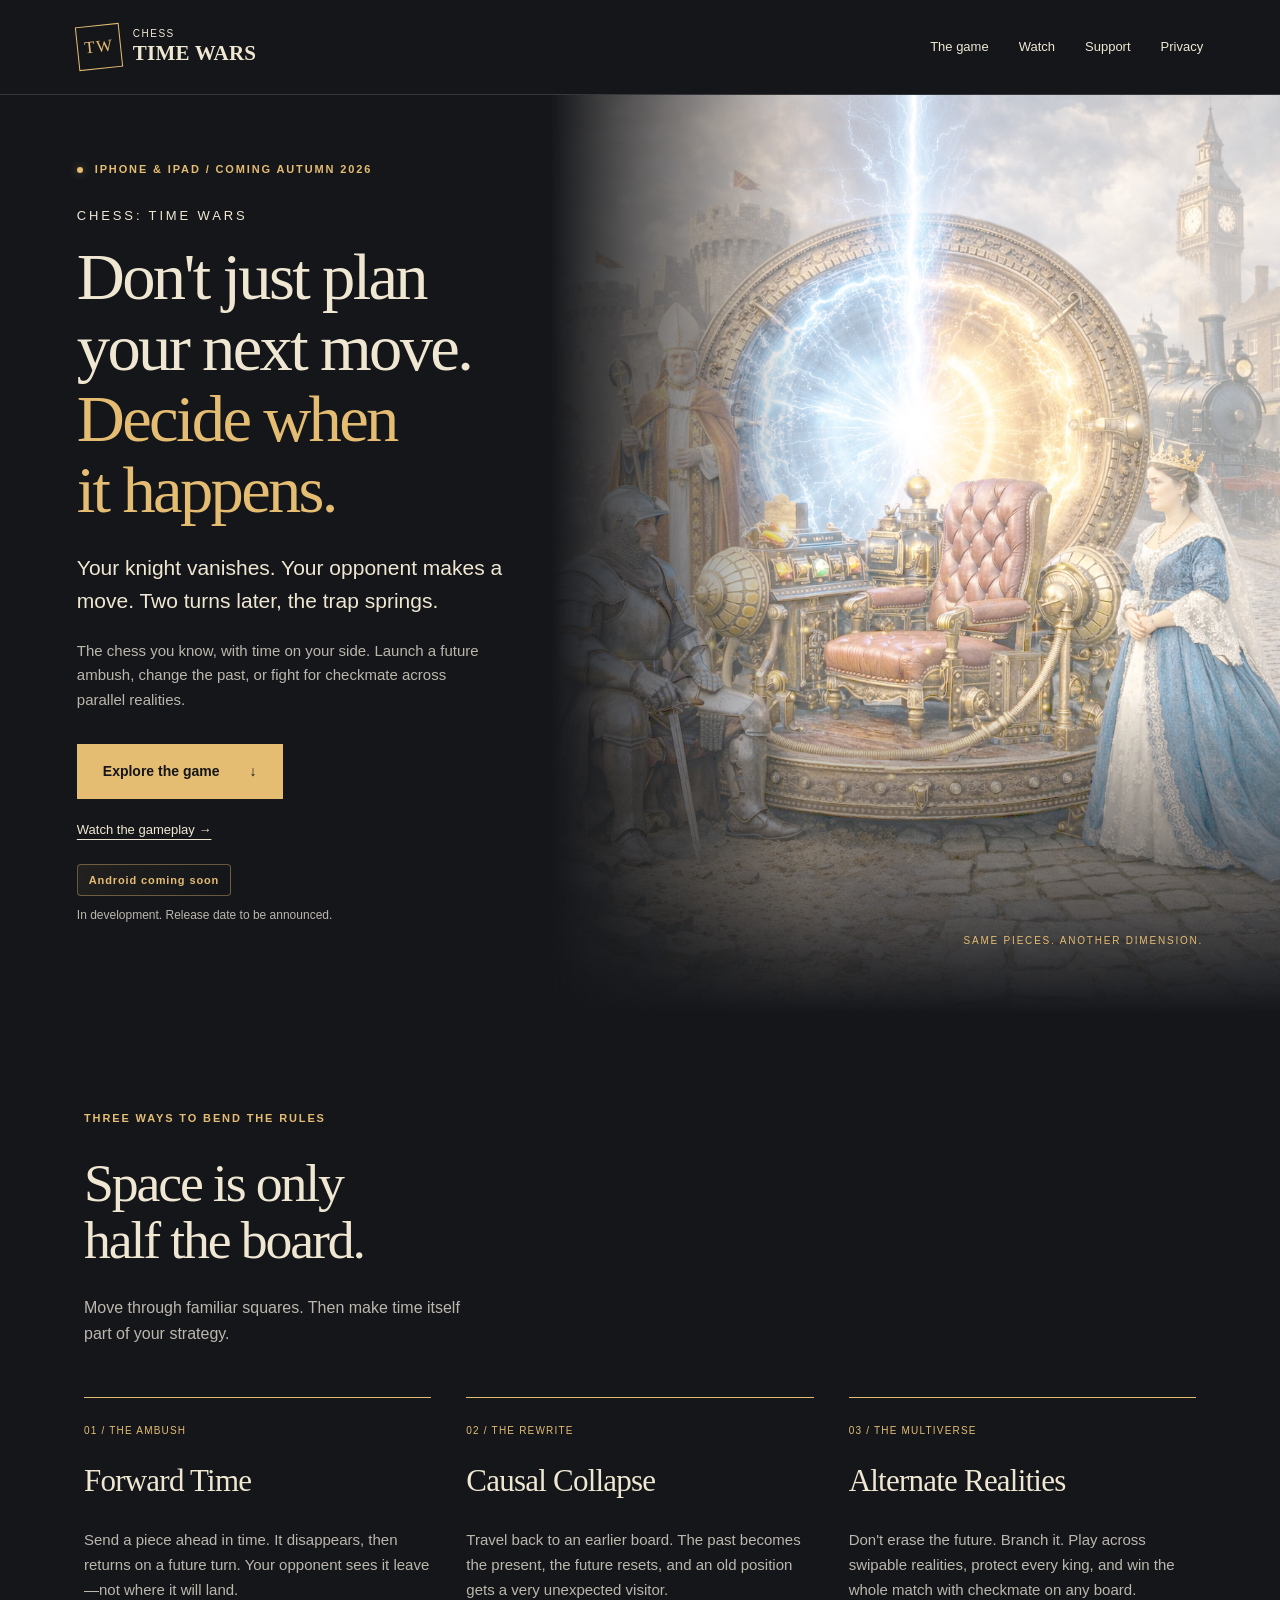
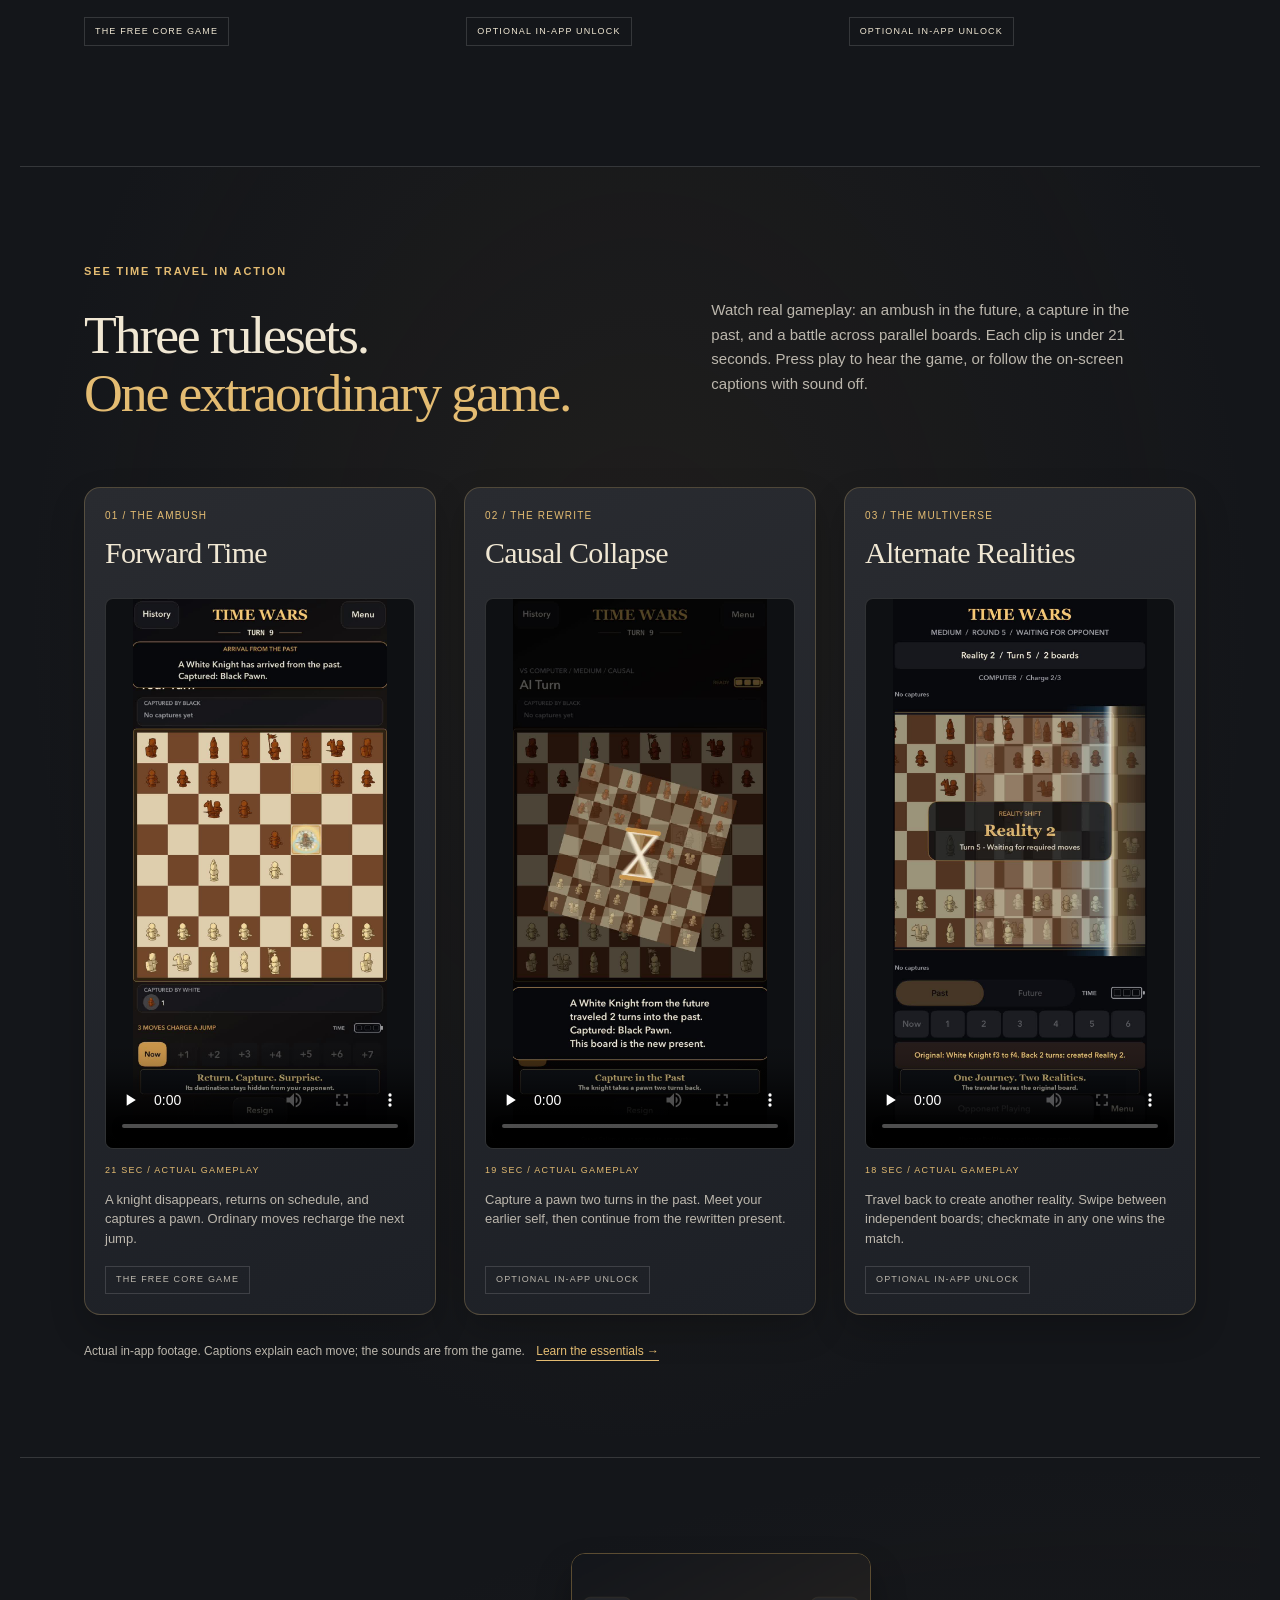
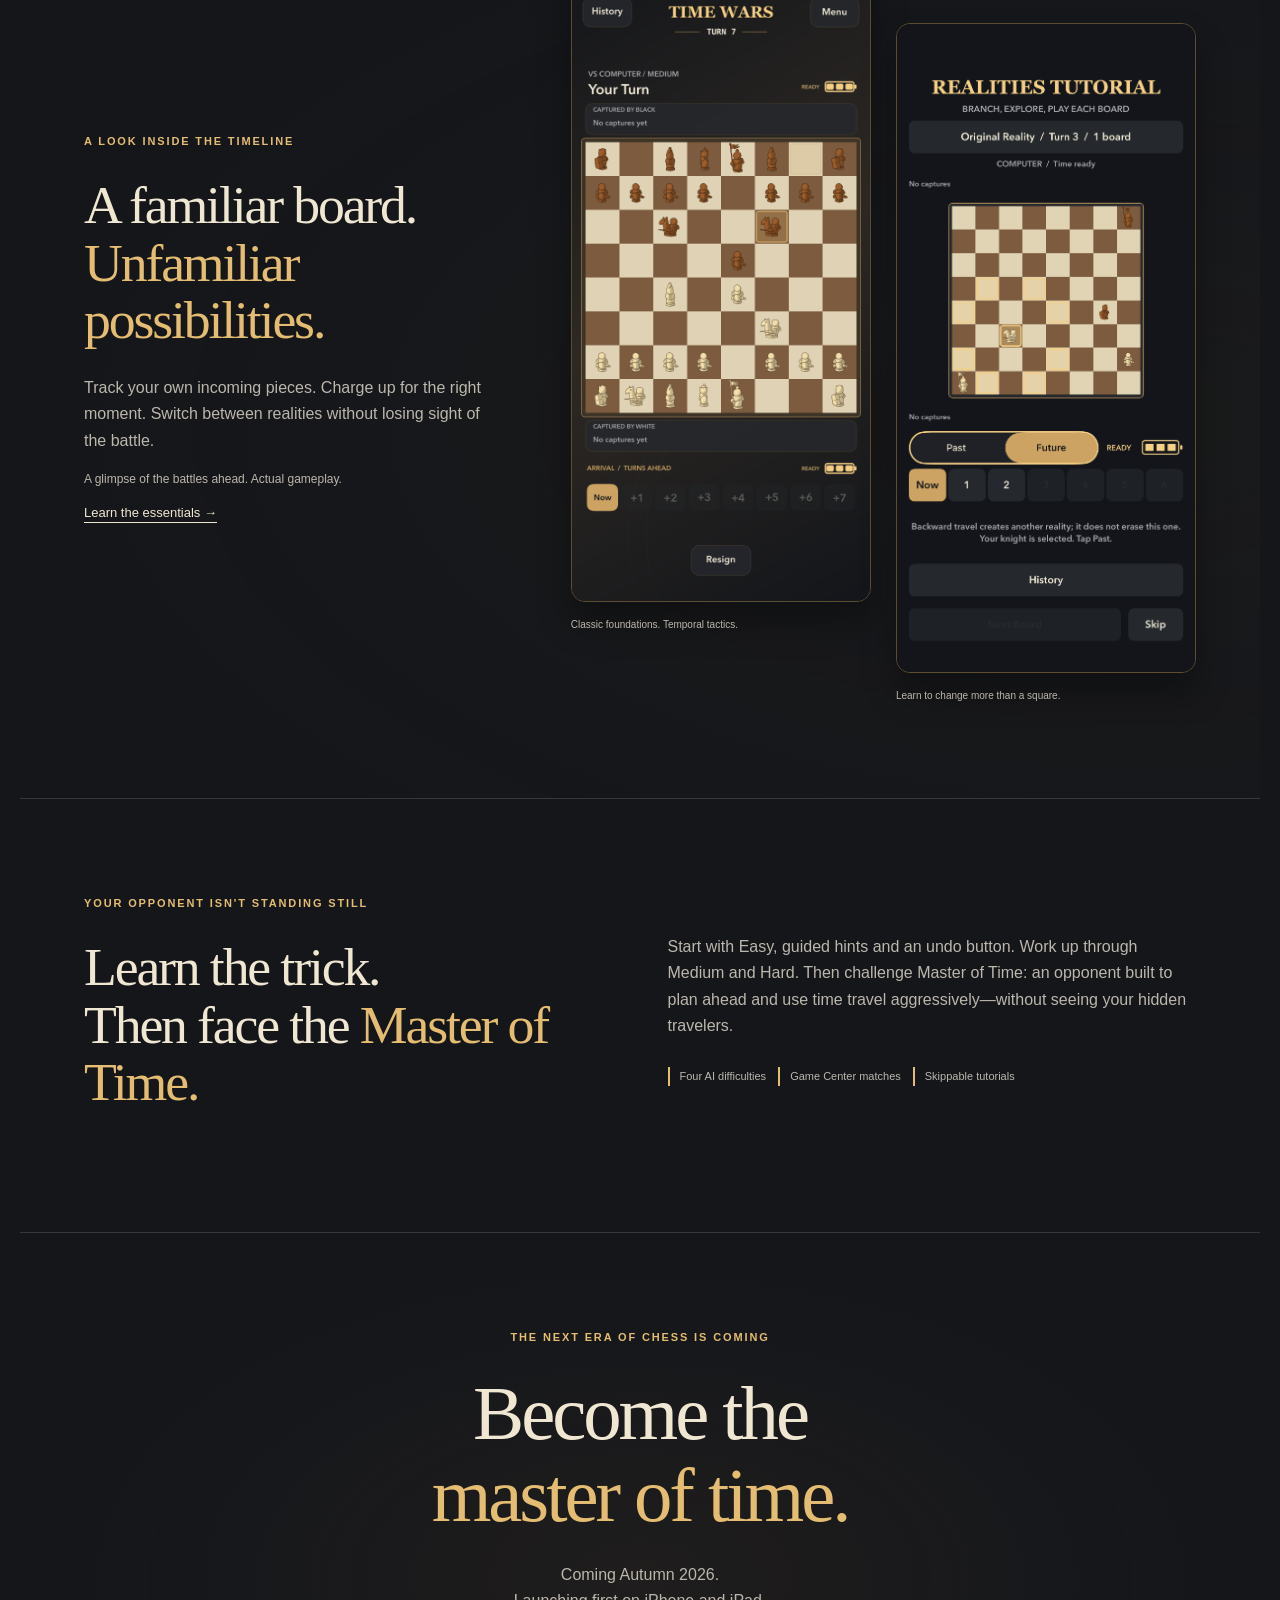
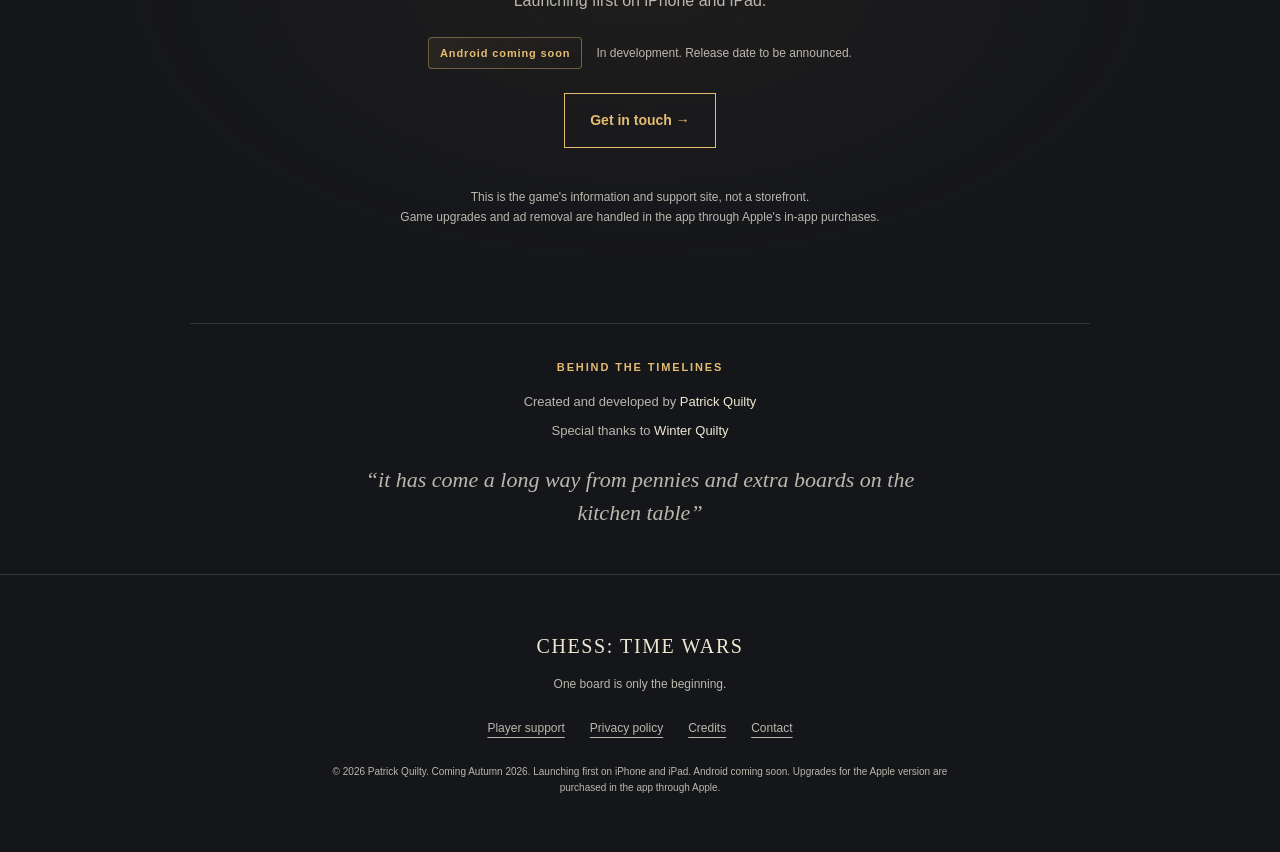
==== commit 012b58e6: "Announce Coming Autumn 2026 without fixed launch dates" ====
--- a/index.html
+++ b/index.html
@@ -1,6 +1,6 @@
 <!doctype html>
-<html lang="en"><head><meta charset="utf-8"><meta name="viewport" content="width=device-width,initial-scale=1"><meta name="theme-color" content="#14161a"><title>Chess: Time Wars | Your next move is a matter of time</title><meta name="description" content="Chess meets time travel. Send pieces into the future, rewrite the past, or battle across alternate realities. Launching first on iPhone and iPad. Planned release: October 26&ndash;30, 2026. Android coming soon."><link rel="canonical" href="https://chesstimewars.github.io/"><meta property="og:title" content="Chess: Time Wars | Your next move is a matter of time"><meta property="og:description" content="Chess meets time travel. Send pieces into the future, rewrite the past, or battle across alternate realities. Launching first on iPhone and iPad. Planned release: October 26&ndash;30, 2026. Android coming soon."><meta property="og:type" content="website"><meta property="og:image" content="https://chesstimewars.github.io/assets/time-machine.png"><link rel="icon" href="assets/icon.png"><link rel="stylesheet" href="styles.css?v=20261009-android"></head><body><a class="skip" href="#main">Skip to content</a><header class="site-header"><a class="wordmark" href="./" aria-label="Chess: Time Wars home"><span class="crest" aria-hidden="true">TW</span><span>CHESS <b>TIME WARS</b></span></a><nav aria-label="Main navigation"><a href="./#realities">The game</a><a href="./#gameplay-videos">Watch</a><a href="support.html">Support</a><a href="privacy.html">Privacy</a></nav></header><main id="main">
-<section class="hero"><div class="hero-art"><img src="assets/time-machine.png" alt="A knight, bishop and queen from different eras gathered around a glowing time machine" width="1024" height="1536" fetchpriority="high"></div><div class="hero-copy"><p class="eyebrow"><span class="signal"></span> IPHONE &amp; IPAD / OCTOBER 26&ndash;30, 2026</p><p class="game-name">CHESS: TIME WARS</p><h1>Don't just plan<br>your next move.<br><em>Decide when<br>it happens.</em></h1><p class="lede">Your knight vanishes. Your opponent makes a move. Two turns later, the trap springs.</p><p class="hero-description">The chess you know, with time on your side. Launch a future ambush, change the past, or fight for checkmate across parallel realities.</p><a class="button" href="#realities">Explore the game <span aria-hidden="true">&darr;</span></a><a class="text-link" href="#gameplay-videos">Watch the gameplay &rarr;</a><p class="platform-note"><span class="platform-badge">Android coming soon</span> <span class="platform-detail">In development. Release date to be announced.</span></p></div><span class="hero-note">SAME PIECES. ANOTHER DIMENSION.</span></section>
+<html lang="en"><head><meta charset="utf-8"><meta name="viewport" content="width=device-width,initial-scale=1"><meta name="theme-color" content="#14161a"><title>Chess: Time Wars | Your next move is a matter of time</title><meta name="description" content="Chess meets time travel. Send pieces into the future, rewrite the past, or battle across alternate realities. Coming Autumn 2026. Launching first on iPhone and iPad. Android coming soon."><link rel="canonical" href="https://chesstimewars.github.io/"><meta property="og:title" content="Chess: Time Wars | Your next move is a matter of time"><meta property="og:description" content="Chess meets time travel. Send pieces into the future, rewrite the past, or battle across alternate realities. Coming Autumn 2026. Launching first on iPhone and iPad. Android coming soon."><meta property="og:type" content="website"><meta property="og:image" content="https://chesstimewars.github.io/assets/time-machine.png"><link rel="icon" href="assets/icon.png"><link rel="stylesheet" href="styles.css?v=20261009-android"></head><body><a class="skip" href="#main">Skip to content</a><header class="site-header"><a class="wordmark" href="./" aria-label="Chess: Time Wars home"><span class="crest" aria-hidden="true">TW</span><span>CHESS <b>TIME WARS</b></span></a><nav aria-label="Main navigation"><a href="./#realities">The game</a><a href="./#gameplay-videos">Watch</a><a href="support.html">Support</a><a href="privacy.html">Privacy</a></nav></header><main id="main">
+<section class="hero"><div class="hero-art"><img src="assets/time-machine.png" alt="A knight, bishop and queen from different eras gathered around a glowing time machine" width="1024" height="1536" fetchpriority="high"></div><div class="hero-copy"><p class="eyebrow"><span class="signal"></span> IPHONE &amp; IPAD / COMING AUTUMN 2026</p><p class="game-name">CHESS: TIME WARS</p><h1>Don't just plan<br>your next move.<br><em>Decide when<br>it happens.</em></h1><p class="lede">Your knight vanishes. Your opponent makes a move. Two turns later, the trap springs.</p><p class="hero-description">The chess you know, with time on your side. Launch a future ambush, change the past, or fight for checkmate across parallel realities.</p><a class="button" href="#realities">Explore the game <span aria-hidden="true">&darr;</span></a><a class="text-link" href="#gameplay-videos">Watch the gameplay &rarr;</a><p class="platform-note"><span class="platform-badge">Android coming soon</span> <span class="platform-detail">In development. Release date to be announced.</span></p></div><span class="hero-note">SAME PIECES. ANOTHER DIMENSION.</span></section>
 <section id="realities" class="section"><div class="section-heading"><p class="eyebrow">THREE WAYS TO BEND THE RULES</p><h2>Space is only<br>half the board.</h2><p>Move through familiar squares. Then make time itself part of your strategy.</p></div><div class="modes"><article><span class="mode-index">01 / THE AMBUSH</span><h3>Forward Time</h3><p>Send a piece ahead in time. It disappears, then returns on a future turn. Your opponent sees it leave&mdash;not where it will land.</p><span class="mode-tag">THE FREE CORE GAME</span></article><article><span class="mode-index">02 / THE REWRITE</span><h3>Causal Collapse</h3><p>Travel back to an earlier board. The past becomes the present, the future resets, and an old position gets a very unexpected visitor.</p><span class="mode-tag">OPTIONAL IN-APP UNLOCK</span></article><article><span class="mode-index">03 / THE MULTIVERSE</span><h3>Alternate Realities</h3><p>Don't erase the future. Branch it. Play across swipable realities, protect every king, and win the whole match with checkmate on any board.</p><span class="mode-tag">OPTIONAL IN-APP UNLOCK</span></article></div></section>
 <section id="gameplay-videos" class="video-showcase section" aria-labelledby="videos-title">
 <div class="video-heading"><div><p class="eyebrow">SEE TIME TRAVEL IN ACTION</p><h2 id="videos-title">Three rulesets.<br><em>One extraordinary game.</em></h2></div><p>Watch real gameplay: an ambush in the future, a capture in the past, and a battle across parallel boards. Each clip is under 21 seconds. Press play to hear the game, or follow the on-screen captions with sound off.</p></div>
@@ -12,4 +12,4 @@
 </section>
 <section class="gameplay section"><div class="gameplay-copy"><p class="eyebrow">A LOOK INSIDE THE TIMELINE</p><h2>A familiar board.<br><em>Unfamiliar possibilities.</em></h2><p>Track your own incoming pieces. Charge up for the right moment. Switch between realities without losing sight of the battle.</p><p class="caption">A glimpse of the battles ahead. Actual gameplay.</p><a class="text-link" href="support.html#how-to-play">Learn the essentials &rarr;</a></div><div class="screens"><figure><a href="assets/gameplay-2026-10-03.png" aria-label="View the full Forward Time gameplay screenshot"><img src="assets/gameplay-2026-10-03.png" alt="A Forward Time battle with captured pieces and time-travel charge controls" loading="lazy" width="1320" height="2868"></a><figcaption>Classic foundations. Temporal tactics.</figcaption></figure><figure><a href="assets/realities.png" aria-label="View the full Alternate Realities tutorial screenshot"><img src="assets/realities.png" alt="The interactive Alternate Realities tutorial, with a historical board and time controls" loading="lazy" width="1206" height="2622"></a><figcaption>Learn to change more than a square.</figcaption></figure></div></section>
 <section class="challenge section"><div><p class="eyebrow">YOUR OPPONENT ISN'T STANDING STILL</p><h2>Learn the trick.<br>Then face the <em>Master of Time.</em></h2></div><div class="challenge-body"><p>Start with Easy, guided hints and an undo button. Work up through Medium and Hard. Then challenge Master of Time: an opponent built to plan ahead and use time travel aggressively&mdash;without seeing your hidden travelers.</p><div class="feature-row"><span>Four AI difficulties</span><span>Game Center matches</span><span>Skippable tutorials</span></div></div></section>
-<section class="closing section"><p class="eyebrow">THE NEXT ERA OF CHESS IS COMING</p><h2>Become the<br><em>master of time.</em></h2><p>Launching first on iPhone and iPad.<br>Planned release: October 26&ndash;30, 2026.</p><p class="platform-note platform-note-centered"><span class="platform-badge">Android coming soon</span> <span class="platform-detail">In development. Release date to be announced.</span></p><a class="button secondary" href="mailto:supportchesstimewars@gmail.com?subject=Chess%3A%20Time%20Wars%20enquiry">Get in touch &rarr;</a><p class="fineprint">This is the game's information and support site, not a storefront.<br>Game upgrades and ad removal are handled in the app through Apple's in-app purchases.</p></section><section id="credits" class="credits section" aria-labelledby="credits-title"><h2 id="credits-title">Behind the timelines</h2><p>Created and developed by <strong>Patrick Quilty</strong></p><p>Special thanks to <strong>Winter Quilty</strong></p><blockquote>&ldquo;it has come a long way from pennies and extra boards on the kitchen table&rdquo;</blockquote></section></main><footer><a class="footer-brand" href="./">CHESS: TIME WARS</a><p>One board is only the beginning.</p><div><a href="support.html">Player support</a><a href="privacy.html">Privacy policy</a><a href="./#credits">Credits</a><a href="mailto:supportchesstimewars@gmail.com">Contact</a></div><small>&copy; 2026 Patrick Quilty. Launching first on iPhone and iPad. Planned release: October 26&ndash;30, 2026. Android coming soon. Upgrades for the Apple version are purchased in the app through Apple.</small></footer></body></html>
+<section class="closing section"><p class="eyebrow">THE NEXT ERA OF CHESS IS COMING</p><h2>Become the<br><em>master of time.</em></h2><p>Coming Autumn 2026.<br>Launching first on iPhone and iPad.</p><p class="platform-note platform-note-centered"><span class="platform-badge">Android coming soon</span> <span class="platform-detail">In development. Release date to be announced.</span></p><a class="button secondary" href="mailto:supportchesstimewars@gmail.com?subject=Chess%3A%20Time%20Wars%20enquiry">Get in touch &rarr;</a><p class="fineprint">This is the game's information and support site, not a storefront.<br>Game upgrades and ad removal are handled in the app through Apple's in-app purchases.</p></section><section id="credits" class="credits section" aria-labelledby="credits-title"><h2 id="credits-title">Behind the timelines</h2><p>Created and developed by <strong>Patrick Quilty</strong></p><p>Special thanks to <strong>Winter Quilty</strong></p><blockquote>&ldquo;it has come a long way from pennies and extra boards on the kitchen table&rdquo;</blockquote></section></main><footer><a class="footer-brand" href="./">CHESS: TIME WARS</a><p>One board is only the beginning.</p><div><a href="support.html">Player support</a><a href="privacy.html">Privacy policy</a><a href="./#credits">Credits</a><a href="mailto:supportchesstimewars@gmail.com">Contact</a></div><small>&copy; 2026 Patrick Quilty. Coming Autumn 2026. Launching first on iPhone and iPad. Android coming soon. Upgrades for the Apple version are purchased in the app through Apple.</small></footer></body></html>
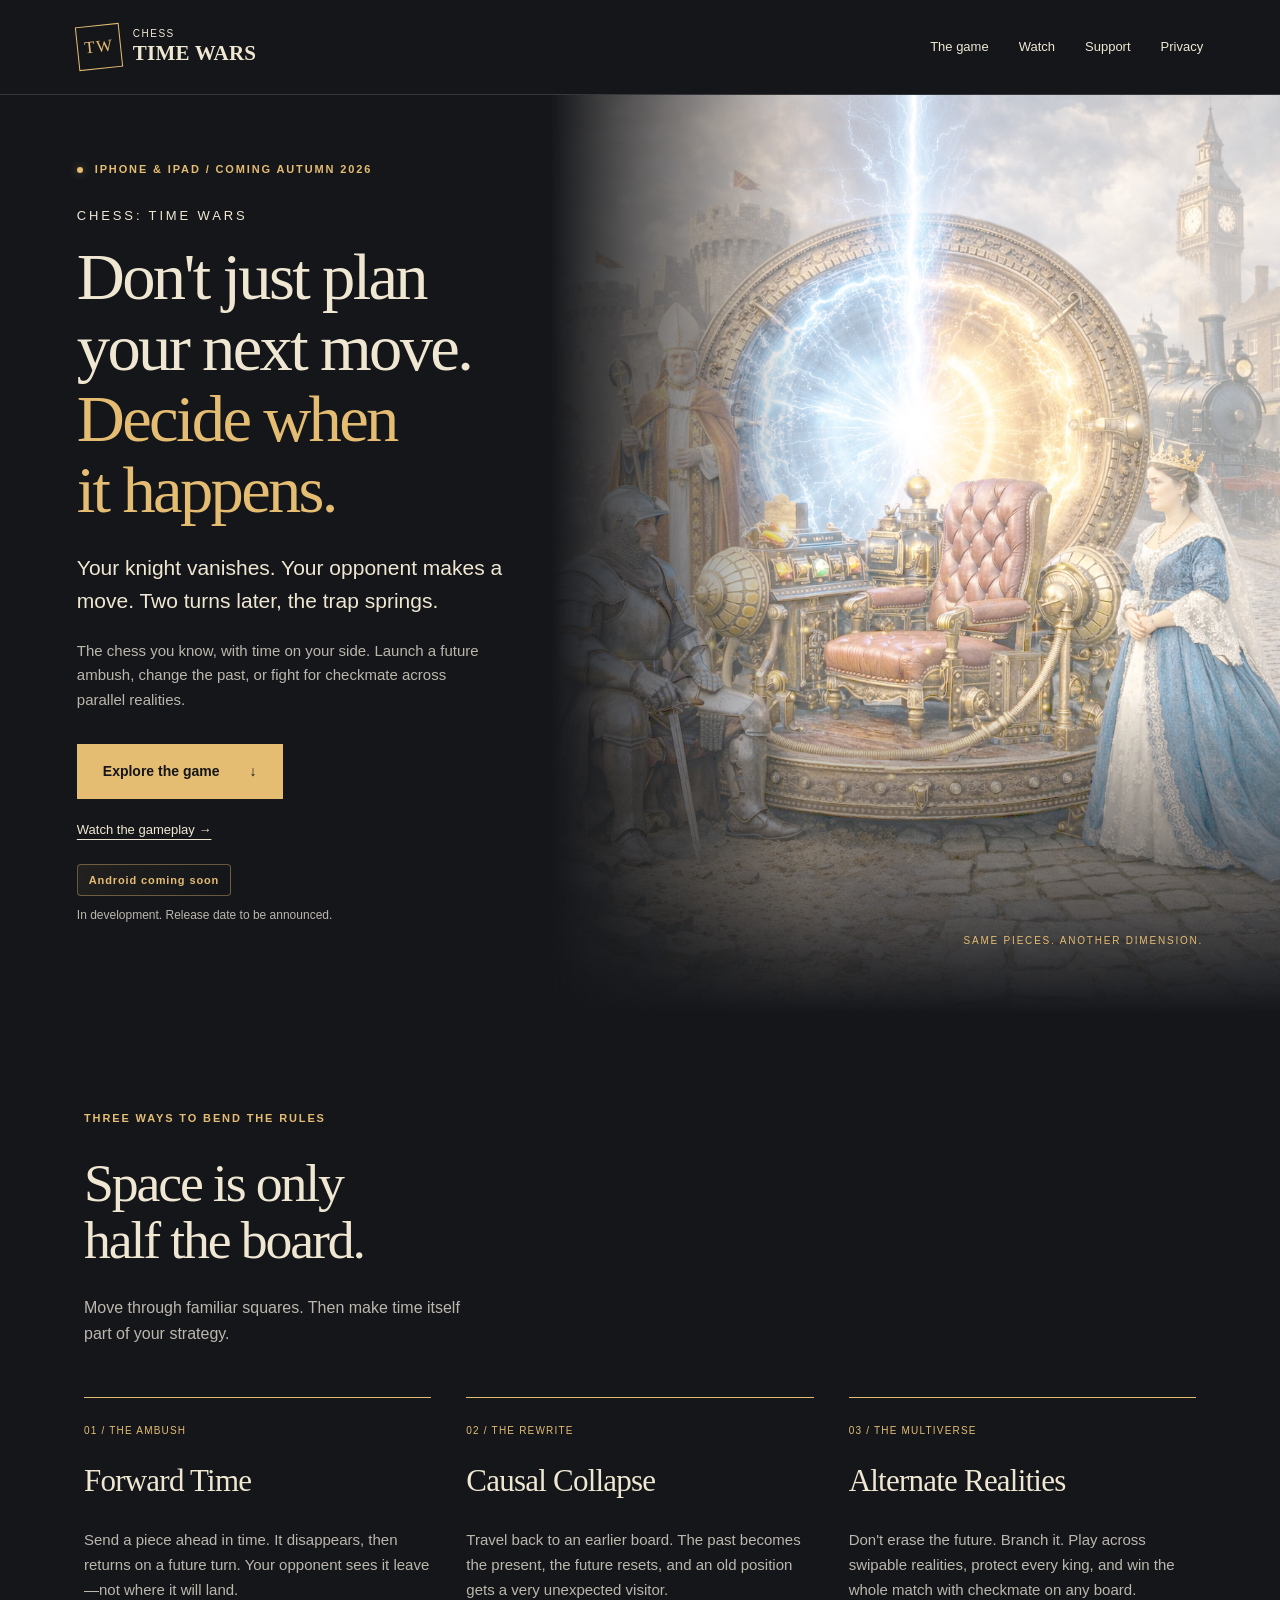
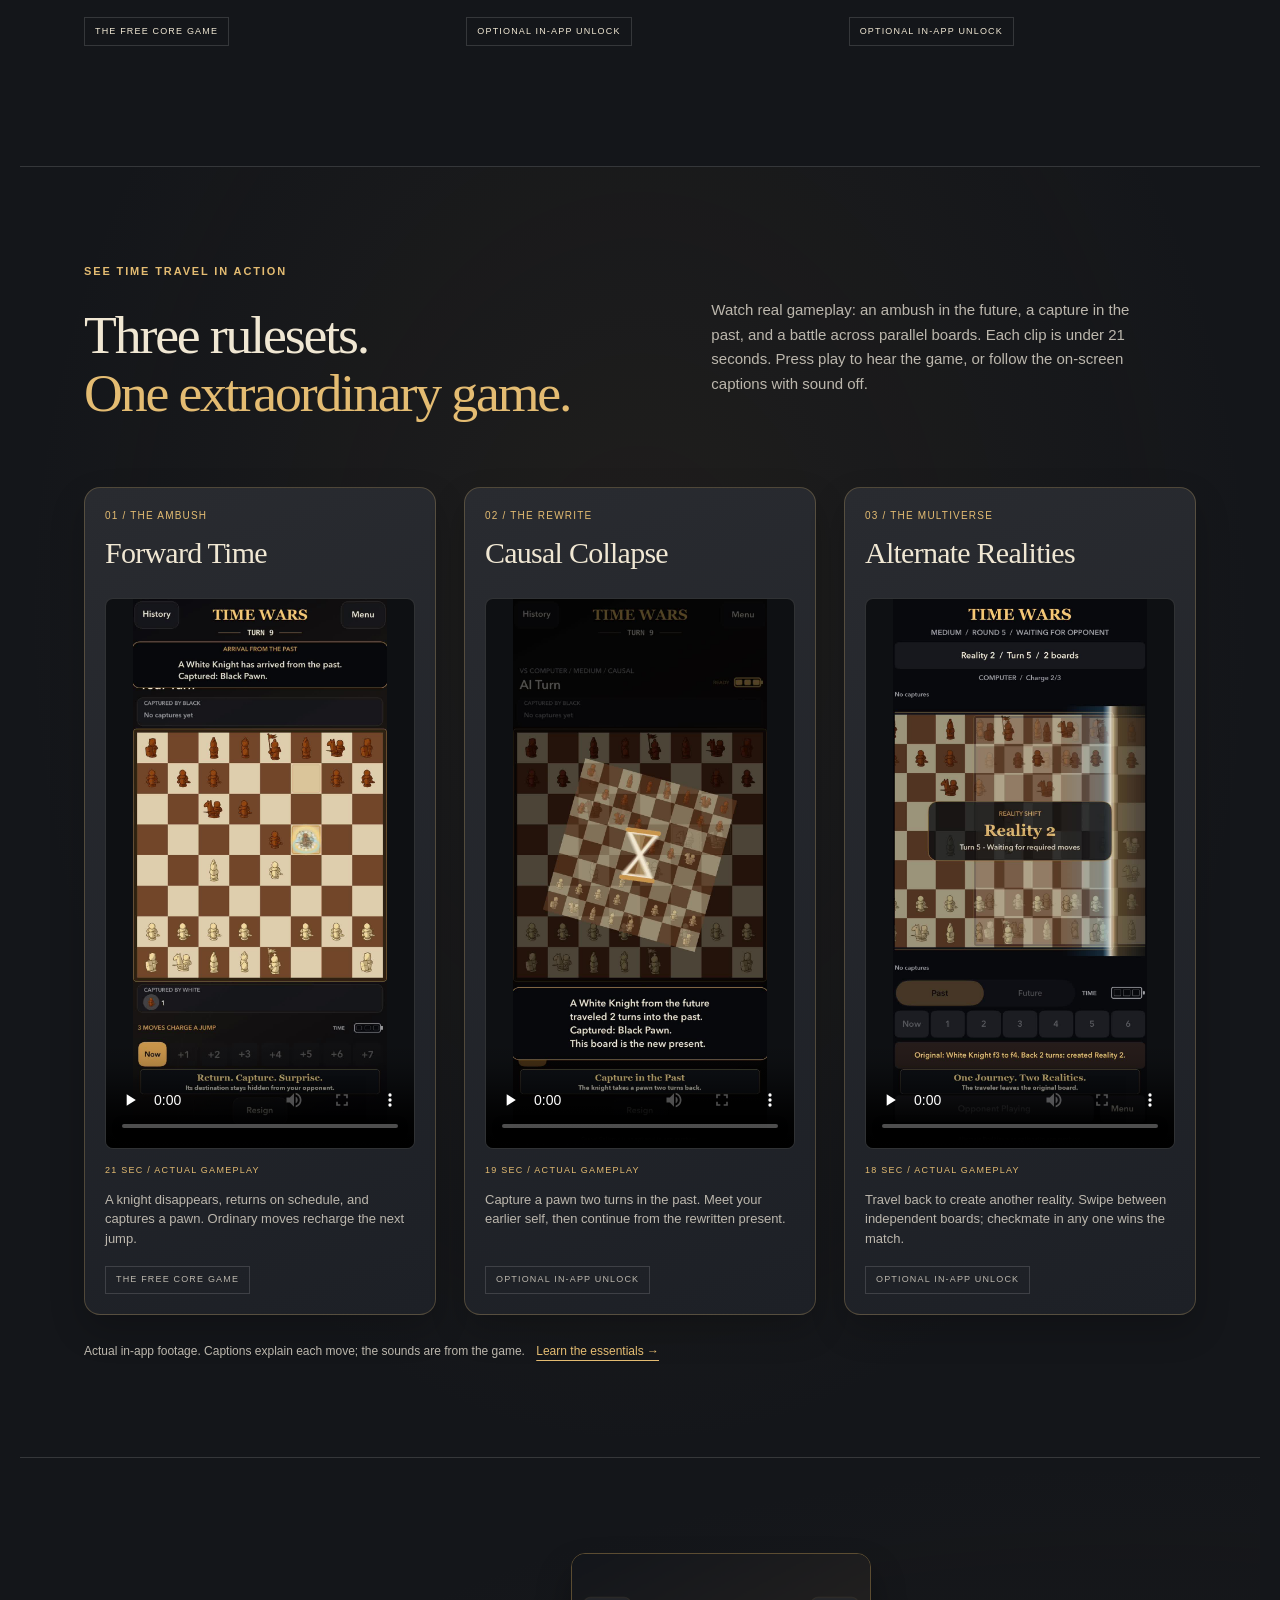
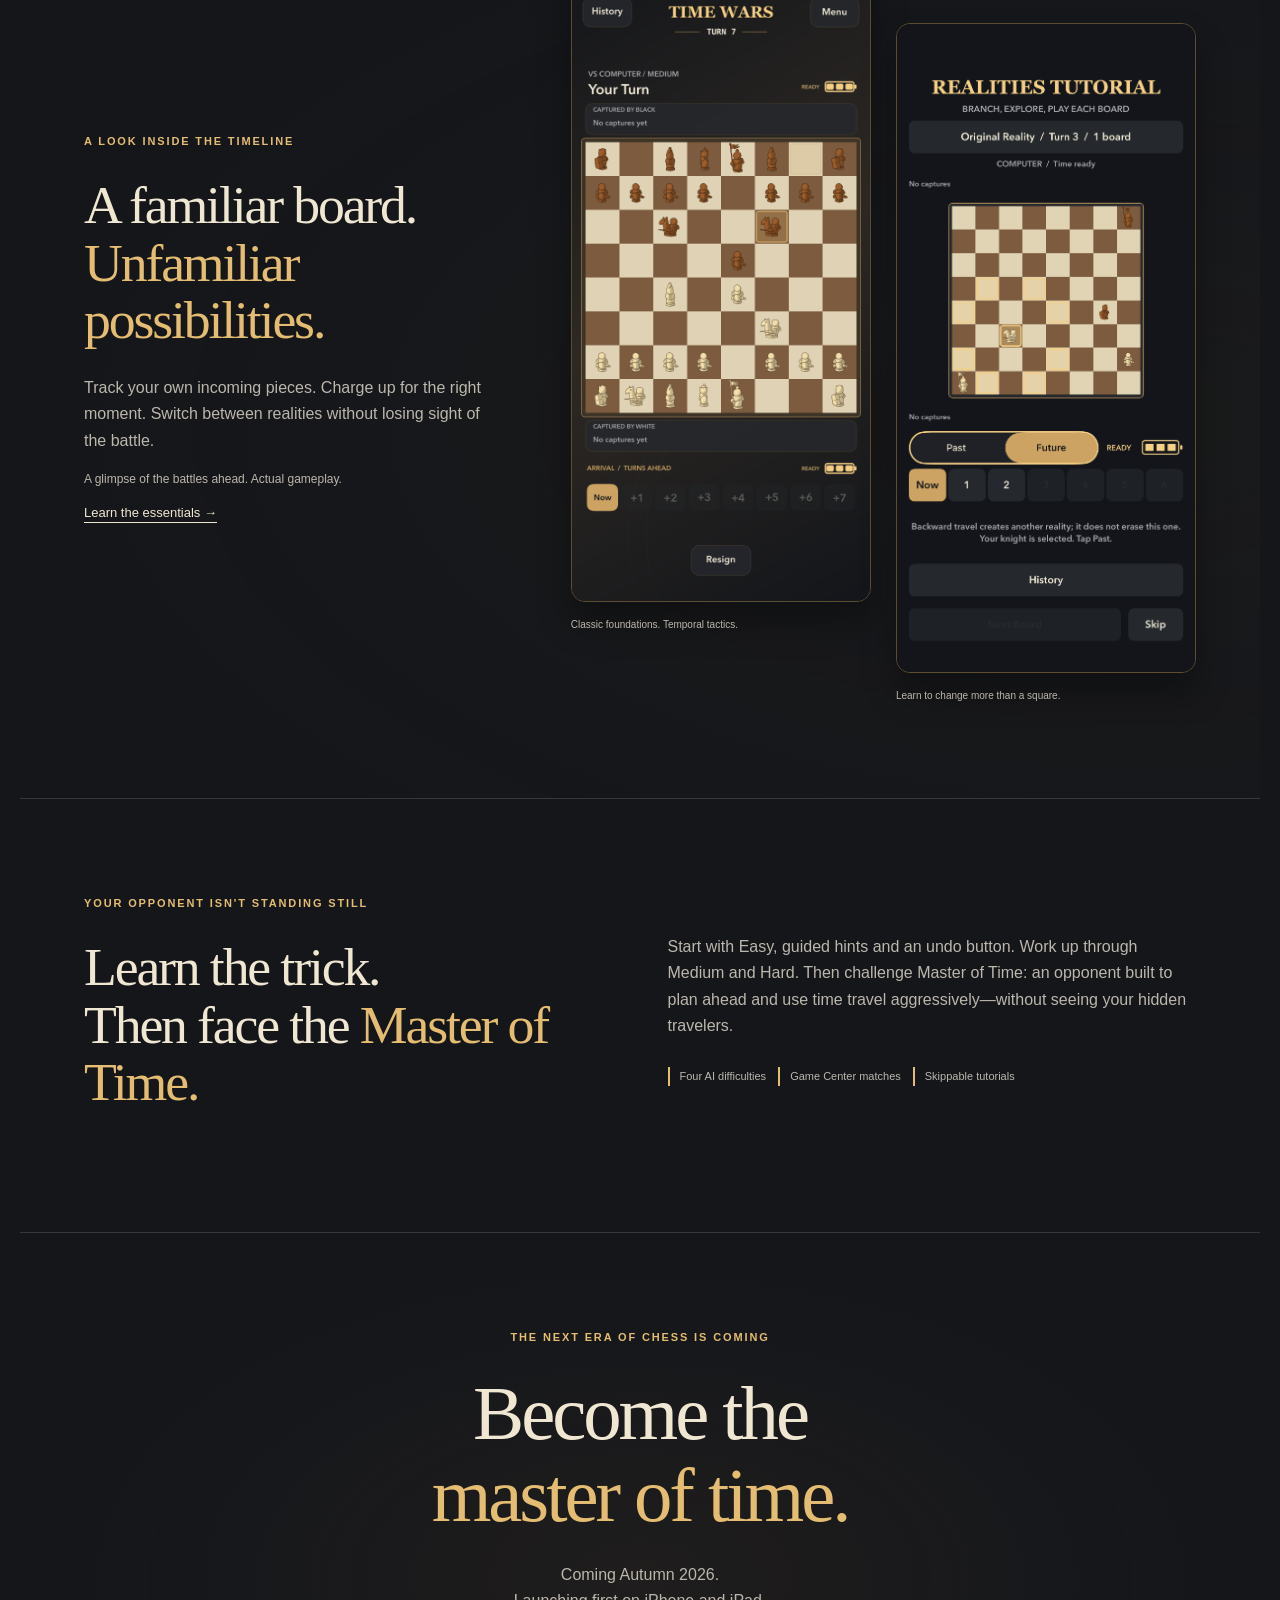
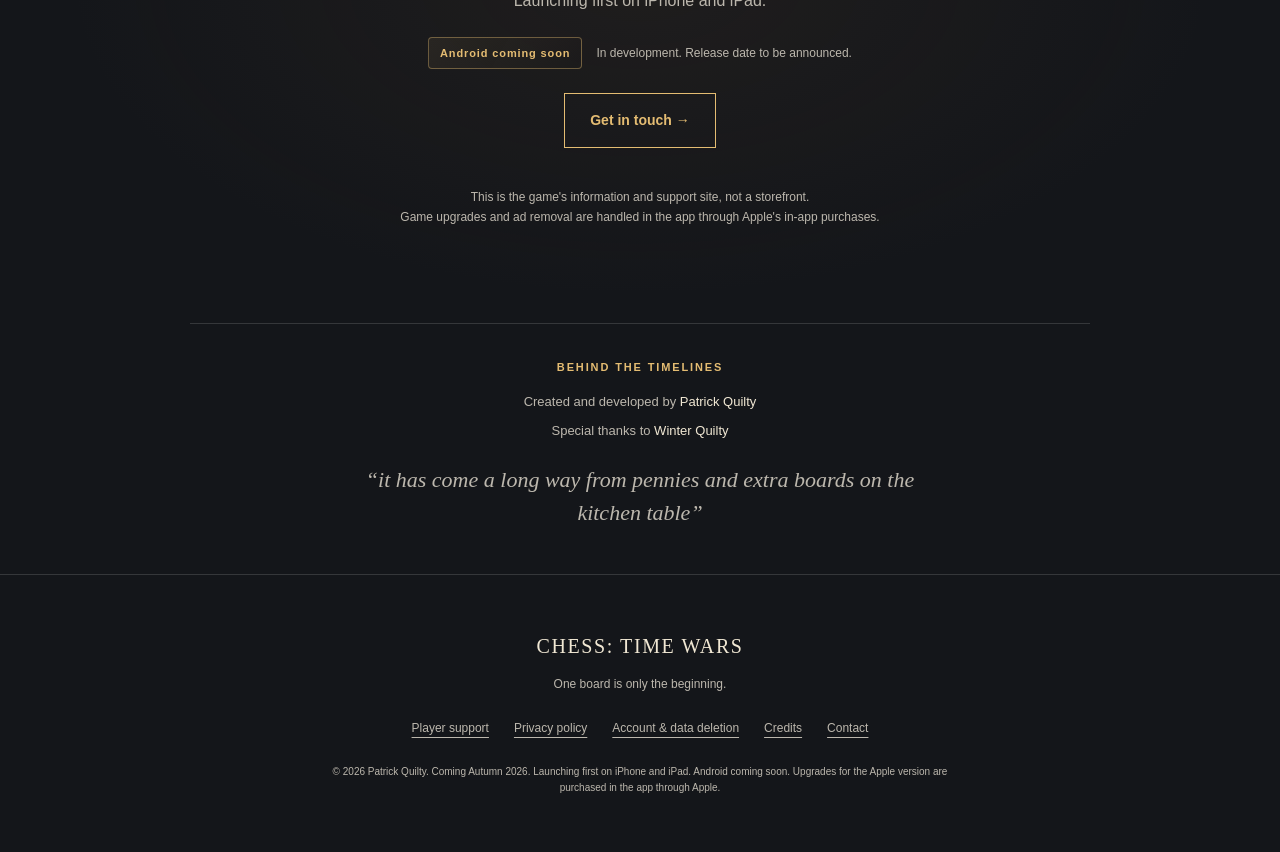
==== commit 9de03a45: "Add account and data deletion support resource" ====
--- a/index.html
+++ b/index.html
@@ -1,5 +1,5 @@
 <!doctype html>
-<html lang="en"><head><meta charset="utf-8"><meta name="viewport" content="width=device-width,initial-scale=1"><meta name="theme-color" content="#14161a"><title>Chess: Time Wars | Your next move is a matter of time</title><meta name="description" content="Chess meets time travel. Send pieces into the future, rewrite the past, or battle across alternate realities. Coming Autumn 2026. Launching first on iPhone and iPad. Android coming soon."><link rel="canonical" href="https://chesstimewars.github.io/"><meta property="og:title" content="Chess: Time Wars | Your next move is a matter of time"><meta property="og:description" content="Chess meets time travel. Send pieces into the future, rewrite the past, or battle across alternate realities. Coming Autumn 2026. Launching first on iPhone and iPad. Android coming soon."><meta property="og:type" content="website"><meta property="og:image" content="https://chesstimewars.github.io/assets/time-machine.png"><link rel="icon" href="assets/icon.png"><link rel="stylesheet" href="styles.css?v=20261009-android"></head><body><a class="skip" href="#main">Skip to content</a><header class="site-header"><a class="wordmark" href="./" aria-label="Chess: Time Wars home"><span class="crest" aria-hidden="true">TW</span><span>CHESS <b>TIME WARS</b></span></a><nav aria-label="Main navigation"><a href="./#realities">The game</a><a href="./#gameplay-videos">Watch</a><a href="support.html">Support</a><a href="privacy.html">Privacy</a></nav></header><main id="main">
+<html lang="en"><head><meta charset="utf-8"><meta name="viewport" content="width=device-width,initial-scale=1"><meta name="theme-color" content="#14161a"><title>Chess: Time Wars | Your next move is a matter of time</title><meta name="description" content="Chess meets time travel. Send pieces into the future, rewrite the past, or battle across alternate realities. Coming Autumn 2026. Launching first on iPhone and iPad. Android coming soon."><link rel="canonical" href="https://chesstimewars.github.io/"><meta property="og:title" content="Chess: Time Wars | Your next move is a matter of time"><meta property="og:description" content="Chess meets time travel. Send pieces into the future, rewrite the past, or battle across alternate realities. Coming Autumn 2026. Launching first on iPhone and iPad. Android coming soon."><meta property="og:type" content="website"><meta property="og:image" content="https://chesstimewars.github.io/assets/time-machine.png"><link rel="icon" href="assets/icon.png"><link rel="stylesheet" href="styles.css?v=20261013-deletion"></head><body><a class="skip" href="#main">Skip to content</a><header class="site-header"><a class="wordmark" href="./" aria-label="Chess: Time Wars home"><span class="crest" aria-hidden="true">TW</span><span>CHESS <b>TIME WARS</b></span></a><nav aria-label="Main navigation"><a href="./#realities">The game</a><a href="./#gameplay-videos">Watch</a><a href="support.html">Support</a><a href="privacy.html">Privacy</a></nav></header><main id="main">
 <section class="hero"><div class="hero-art"><img src="assets/time-machine.png" alt="A knight, bishop and queen from different eras gathered around a glowing time machine" width="1024" height="1536" fetchpriority="high"></div><div class="hero-copy"><p class="eyebrow"><span class="signal"></span> IPHONE &amp; IPAD / COMING AUTUMN 2026</p><p class="game-name">CHESS: TIME WARS</p><h1>Don't just plan<br>your next move.<br><em>Decide when<br>it happens.</em></h1><p class="lede">Your knight vanishes. Your opponent makes a move. Two turns later, the trap springs.</p><p class="hero-description">The chess you know, with time on your side. Launch a future ambush, change the past, or fight for checkmate across parallel realities.</p><a class="button" href="#realities">Explore the game <span aria-hidden="true">&darr;</span></a><a class="text-link" href="#gameplay-videos">Watch the gameplay &rarr;</a><p class="platform-note"><span class="platform-badge">Android coming soon</span> <span class="platform-detail">In development. Release date to be announced.</span></p></div><span class="hero-note">SAME PIECES. ANOTHER DIMENSION.</span></section>
 <section id="realities" class="section"><div class="section-heading"><p class="eyebrow">THREE WAYS TO BEND THE RULES</p><h2>Space is only<br>half the board.</h2><p>Move through familiar squares. Then make time itself part of your strategy.</p></div><div class="modes"><article><span class="mode-index">01 / THE AMBUSH</span><h3>Forward Time</h3><p>Send a piece ahead in time. It disappears, then returns on a future turn. Your opponent sees it leave&mdash;not where it will land.</p><span class="mode-tag">THE FREE CORE GAME</span></article><article><span class="mode-index">02 / THE REWRITE</span><h3>Causal Collapse</h3><p>Travel back to an earlier board. The past becomes the present, the future resets, and an old position gets a very unexpected visitor.</p><span class="mode-tag">OPTIONAL IN-APP UNLOCK</span></article><article><span class="mode-index">03 / THE MULTIVERSE</span><h3>Alternate Realities</h3><p>Don't erase the future. Branch it. Play across swipable realities, protect every king, and win the whole match with checkmate on any board.</p><span class="mode-tag">OPTIONAL IN-APP UNLOCK</span></article></div></section>
 <section id="gameplay-videos" class="video-showcase section" aria-labelledby="videos-title">
@@ -12,4 +12,4 @@
 </section>
 <section class="gameplay section"><div class="gameplay-copy"><p class="eyebrow">A LOOK INSIDE THE TIMELINE</p><h2>A familiar board.<br><em>Unfamiliar possibilities.</em></h2><p>Track your own incoming pieces. Charge up for the right moment. Switch between realities without losing sight of the battle.</p><p class="caption">A glimpse of the battles ahead. Actual gameplay.</p><a class="text-link" href="support.html#how-to-play">Learn the essentials &rarr;</a></div><div class="screens"><figure><a href="assets/gameplay-2026-10-03.png" aria-label="View the full Forward Time gameplay screenshot"><img src="assets/gameplay-2026-10-03.png" alt="A Forward Time battle with captured pieces and time-travel charge controls" loading="lazy" width="1320" height="2868"></a><figcaption>Classic foundations. Temporal tactics.</figcaption></figure><figure><a href="assets/realities.png" aria-label="View the full Alternate Realities tutorial screenshot"><img src="assets/realities.png" alt="The interactive Alternate Realities tutorial, with a historical board and time controls" loading="lazy" width="1206" height="2622"></a><figcaption>Learn to change more than a square.</figcaption></figure></div></section>
 <section class="challenge section"><div><p class="eyebrow">YOUR OPPONENT ISN'T STANDING STILL</p><h2>Learn the trick.<br>Then face the <em>Master of Time.</em></h2></div><div class="challenge-body"><p>Start with Easy, guided hints and an undo button. Work up through Medium and Hard. Then challenge Master of Time: an opponent built to plan ahead and use time travel aggressively&mdash;without seeing your hidden travelers.</p><div class="feature-row"><span>Four AI difficulties</span><span>Game Center matches</span><span>Skippable tutorials</span></div></div></section>
-<section class="closing section"><p class="eyebrow">THE NEXT ERA OF CHESS IS COMING</p><h2>Become the<br><em>master of time.</em></h2><p>Coming Autumn 2026.<br>Launching first on iPhone and iPad.</p><p class="platform-note platform-note-centered"><span class="platform-badge">Android coming soon</span> <span class="platform-detail">In development. Release date to be announced.</span></p><a class="button secondary" href="mailto:supportchesstimewars@gmail.com?subject=Chess%3A%20Time%20Wars%20enquiry">Get in touch &rarr;</a><p class="fineprint">This is the game's information and support site, not a storefront.<br>Game upgrades and ad removal are handled in the app through Apple's in-app purchases.</p></section><section id="credits" class="credits section" aria-labelledby="credits-title"><h2 id="credits-title">Behind the timelines</h2><p>Created and developed by <strong>Patrick Quilty</strong></p><p>Special thanks to <strong>Winter Quilty</strong></p><blockquote>&ldquo;it has come a long way from pennies and extra boards on the kitchen table&rdquo;</blockquote></section></main><footer><a class="footer-brand" href="./">CHESS: TIME WARS</a><p>One board is only the beginning.</p><div><a href="support.html">Player support</a><a href="privacy.html">Privacy policy</a><a href="./#credits">Credits</a><a href="mailto:supportchesstimewars@gmail.com">Contact</a></div><small>&copy; 2026 Patrick Quilty. Coming Autumn 2026. Launching first on iPhone and iPad. Android coming soon. Upgrades for the Apple version are purchased in the app through Apple.</small></footer></body></html>
+<section class="closing section"><p class="eyebrow">THE NEXT ERA OF CHESS IS COMING</p><h2>Become the<br><em>master of time.</em></h2><p>Coming Autumn 2026.<br>Launching first on iPhone and iPad.</p><p class="platform-note platform-note-centered"><span class="platform-badge">Android coming soon</span> <span class="platform-detail">In development. Release date to be announced.</span></p><a class="button secondary" href="mailto:supportchesstimewars@gmail.com?subject=Chess%3A%20Time%20Wars%20enquiry">Get in touch &rarr;</a><p class="fineprint">This is the game's information and support site, not a storefront.<br>Game upgrades and ad removal are handled in the app through Apple's in-app purchases.</p></section><section id="credits" class="credits section" aria-labelledby="credits-title"><h2 id="credits-title">Behind the timelines</h2><p>Created and developed by <strong>Patrick Quilty</strong></p><p>Special thanks to <strong>Winter Quilty</strong></p><blockquote>&ldquo;it has come a long way from pennies and extra boards on the kitchen table&rdquo;</blockquote></section></main><footer><a class="footer-brand" href="./">CHESS: TIME WARS</a><p>One board is only the beginning.</p><div><a href="support.html">Player support</a><a href="privacy.html">Privacy policy</a><a href="account-deletion.html">Account &amp; data deletion</a><a href="./#credits">Credits</a><a href="mailto:supportchesstimewars@gmail.com">Contact</a></div><small>&copy; 2026 Patrick Quilty. Coming Autumn 2026. Launching first on iPhone and iPad. Android coming soon. Upgrades for the Apple version are purchased in the app through Apple.</small></footer></body></html>
--- a/styles.css
+++ b/styles.css
@@ -4,3 +4,5 @@
 .credits.section{padding-top:38px;padding-bottom:45px;border-top:1px solid var(--line);text-align:center;max-width:900px}.credits h2{font-family:"Avenir Next",Avenir,"Trebuchet MS",sans-serif;font-size:11px;font-weight:700;letter-spacing:.17em;text-transform:uppercase;color:var(--gold);margin-bottom:18px}.credits p{font-size:13px;color:var(--muted);margin-bottom:7px}.credits strong{font-weight:500;color:var(--paper)}.credits blockquote{font-family:Georgia,serif;font-size:clamp(17px,2.4vw,22px);line-height:1.5;color:var(--muted);max-width:550px;margin:22px auto 0;font-style:italic}footer div{flex-wrap:wrap}#credits{scroll-margin-top:35px}
 .video-showcase{border-top:1px solid var(--line);background:radial-gradient(ellipse at 50% 35%,#66502e24,transparent 70%)}.video-heading{display:grid;grid-template-columns:1.15fr 1fr;gap:70px;align-items:center;margin-bottom:40px}.video-heading>p{color:var(--muted);font-size:15px;max-width:430px}.video-grid{display:grid;grid-template-columns:repeat(3,minmax(0,1fr));gap:28px}.video-card{margin:0;min-width:0;padding:20px;background:linear-gradient(160deg,#292b30,var(--panel));border:1px solid #e4bc7240;border-radius:16px;box-shadow:0 15px 35px #0003;display:flex;flex-direction:column}.video-card-heading{min-height:90px}.video-card .mode-index{display:block;margin-bottom:12px}.video-card h3{font-size:clamp(23px,2.5vw,30px);margin-bottom:20px}.video-card video{display:block;width:100%;height:auto;aspect-ratio:9/16;object-fit:contain;background:#0e1013;border-radius:8px;border:1px solid var(--line)}.video-card video:focus-visible{outline:3px solid var(--gold);outline-offset:5px}.video-card video::cue{background:#14161ae6;color:var(--paper)}.video-card figcaption{display:flex;flex-direction:column;flex:1;font-size:13px}.video-duration{font-size:9px;letter-spacing:.14em;color:var(--gold);display:block;margin-bottom:12px}.video-card figcaption p{flex:1;margin-bottom:18px}.video-footnote{margin:27px 0 0;font-size:12px;color:var(--muted)}.video-footnote a{color:var(--gold);display:inline-block;margin-left:8px}@media(max-width:900px){.video-grid{gap:16px}.video-card{padding:15px}.video-card-heading{min-height:104px}.video-heading{gap:35px}}@media(max-width:800px){.video-heading{grid-template-columns:1fr;gap:0;margin-bottom:28px}.video-heading>p{max-width:560px}.video-grid{grid-template-columns:1fr;gap:28px;max-width:430px;margin:auto}.video-card{padding:20px}.video-card-heading{min-height:0}.video-card h3{font-size:30px}.video-card video{max-height:65svh}.video-footnote{max-width:430px;margin:25px auto 0}.video-footnote a{margin-left:0;display:block;margin-top:8px}}
 .platform-note{display:flex;flex-wrap:wrap;align-items:center;gap:10px 14px;max-width:420px;margin:24px 0 0}.platform-badge{display:inline-block;padding:6px 11px;border:1px solid #e4bc7266;border-radius:4px;background:linear-gradient(120deg,#e4bc7212,transparent);color:var(--gold);font-size:11px;font-weight:700;letter-spacing:.08em}.platform-detail{font-size:12px;line-height:1.5;color:var(--muted)}.platform-note-centered{justify-content:center;max-width:640px;margin:22px auto 8px}
+
+.document a.deletion-request{color:var(--bg)}
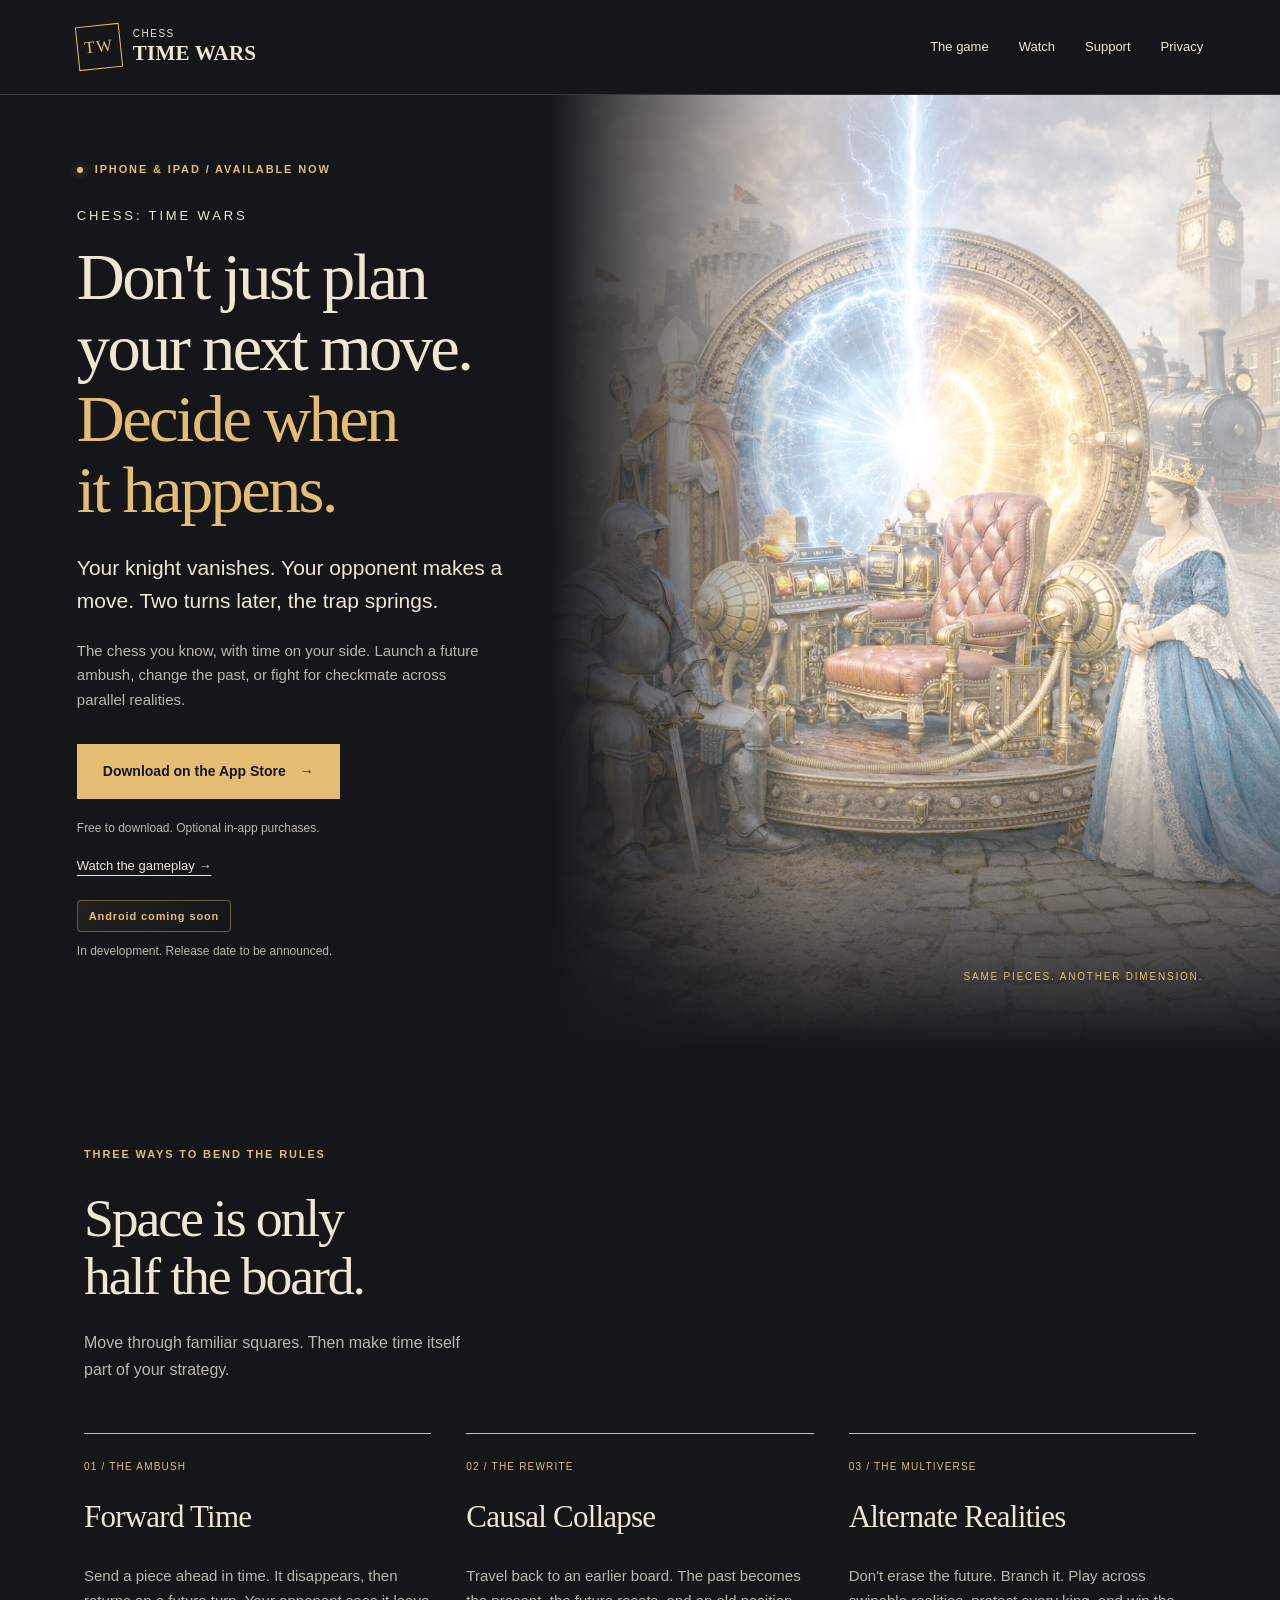
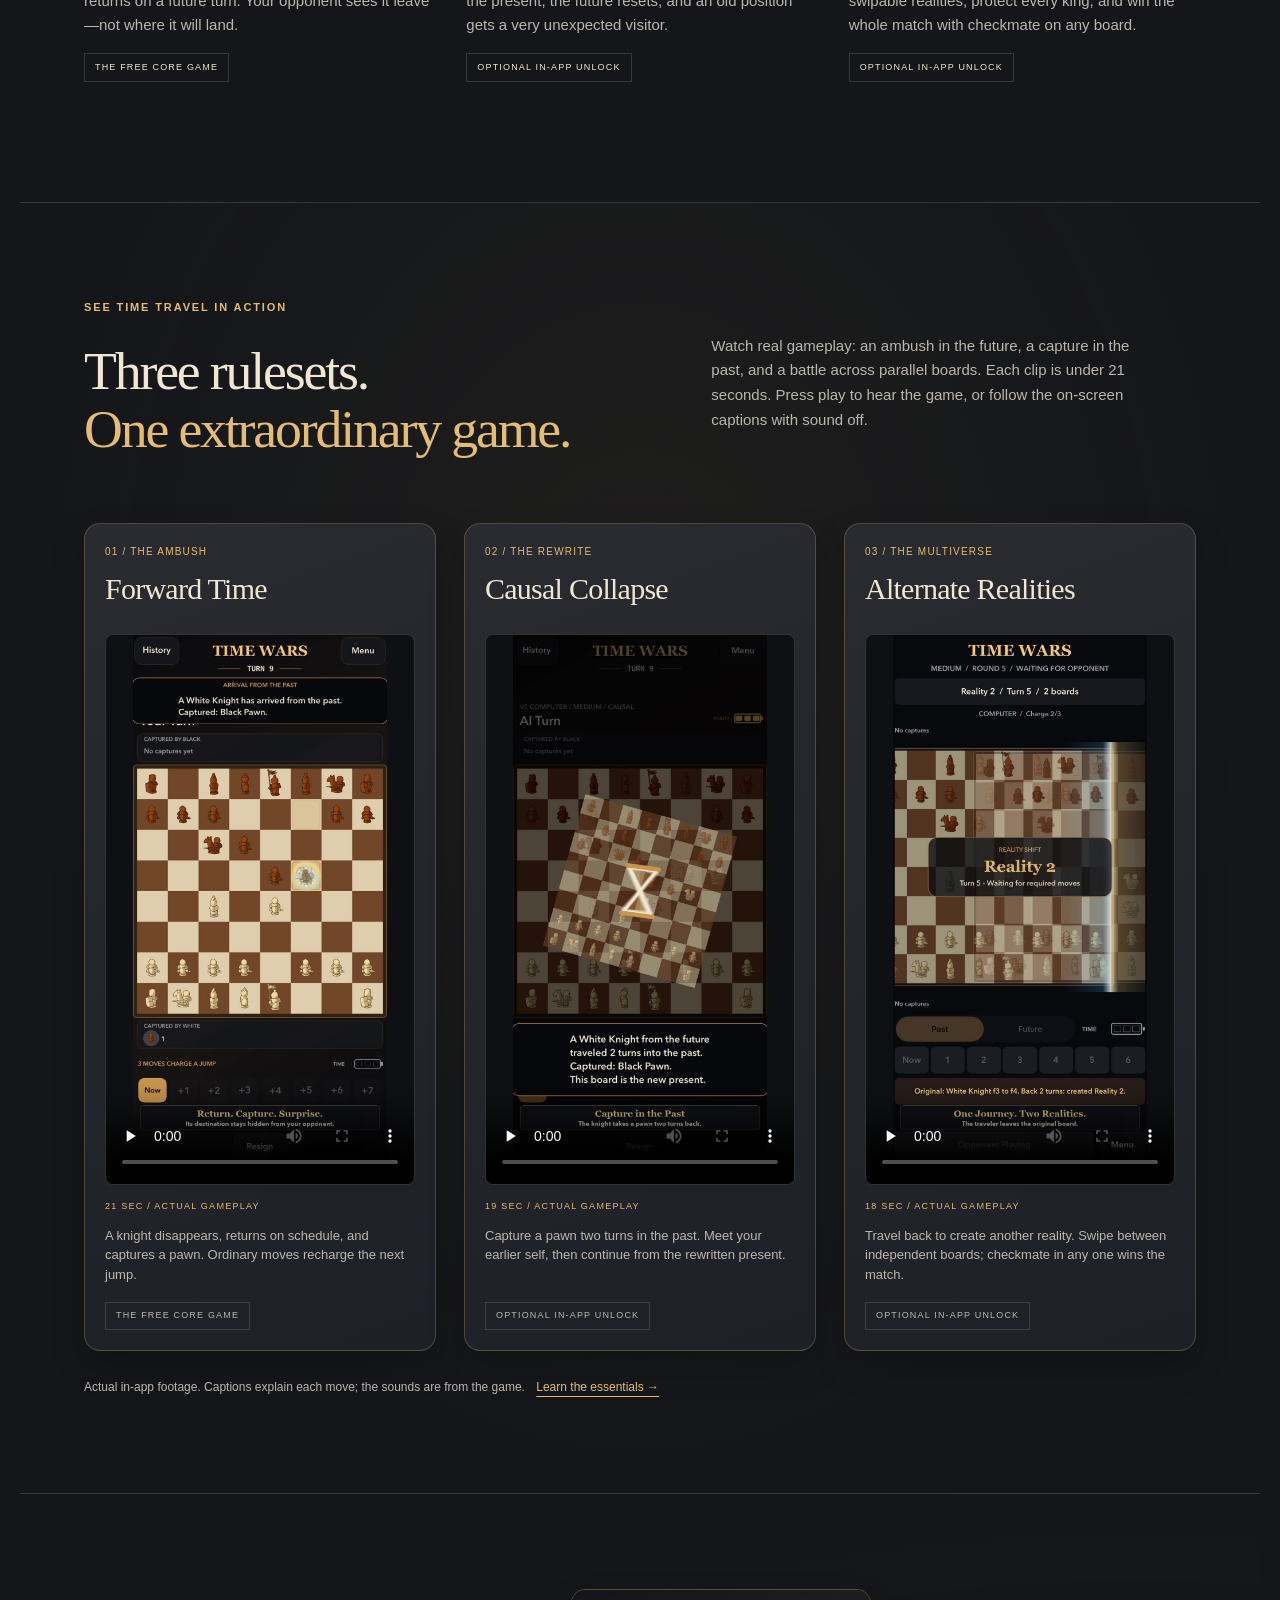
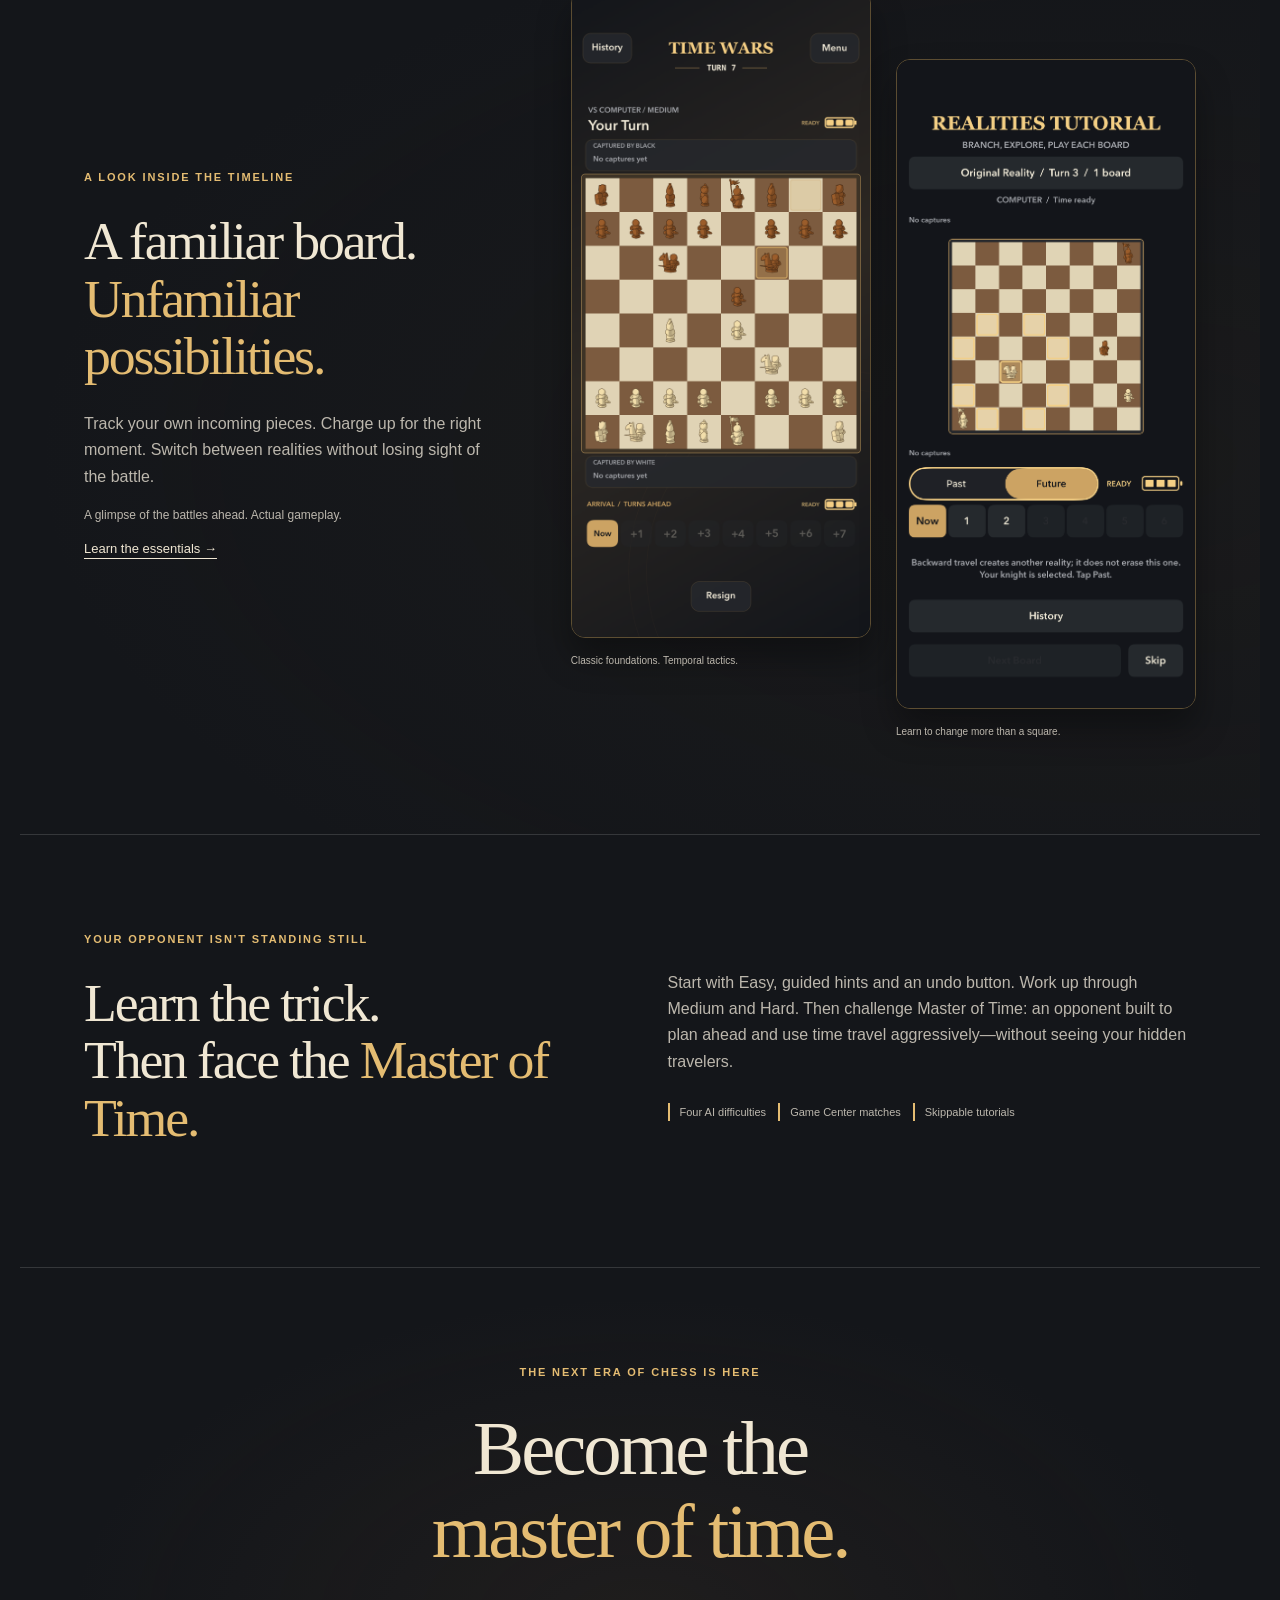
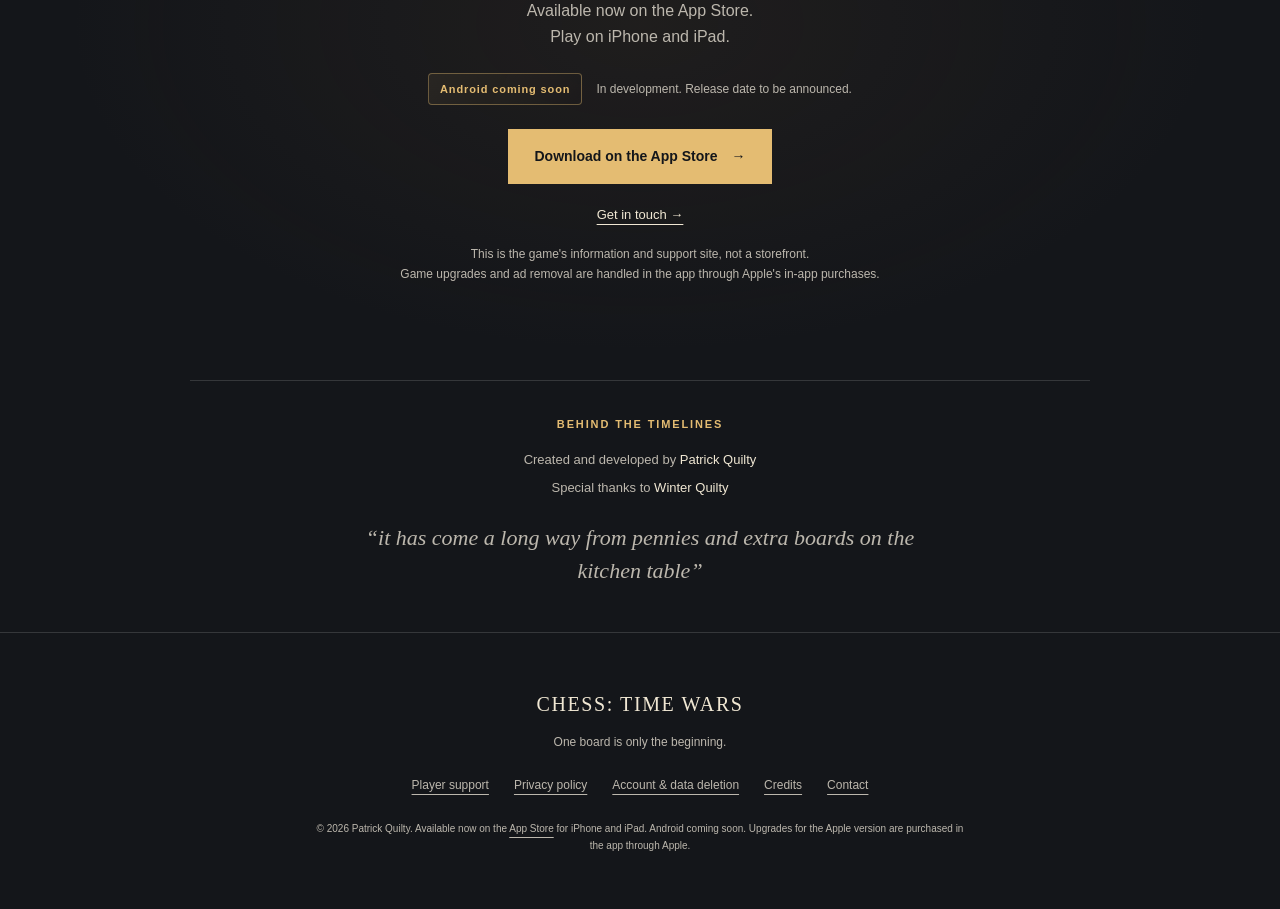
==== commit aac6b881: "Announce App Store launch and add download links" ====
--- a/index.html
+++ b/index.html
@@ -1,6 +1,6 @@
 <!doctype html>
-<html lang="en"><head><meta charset="utf-8"><meta name="viewport" content="width=device-width,initial-scale=1"><meta name="theme-color" content="#14161a"><title>Chess: Time Wars | Your next move is a matter of time</title><meta name="description" content="Chess meets time travel. Send pieces into the future, rewrite the past, or battle across alternate realities. Coming Autumn 2026. Launching first on iPhone and iPad. Android coming soon."><link rel="canonical" href="https://chesstimewars.github.io/"><meta property="og:title" content="Chess: Time Wars | Your next move is a matter of time"><meta property="og:description" content="Chess meets time travel. Send pieces into the future, rewrite the past, or battle across alternate realities. Coming Autumn 2026. Launching first on iPhone and iPad. Android coming soon."><meta property="og:type" content="website"><meta property="og:image" content="https://chesstimewars.github.io/assets/time-machine.png"><link rel="icon" href="assets/icon.png"><link rel="stylesheet" href="styles.css?v=20261013-deletion"></head><body><a class="skip" href="#main">Skip to content</a><header class="site-header"><a class="wordmark" href="./" aria-label="Chess: Time Wars home"><span class="crest" aria-hidden="true">TW</span><span>CHESS <b>TIME WARS</b></span></a><nav aria-label="Main navigation"><a href="./#realities">The game</a><a href="./#gameplay-videos">Watch</a><a href="support.html">Support</a><a href="privacy.html">Privacy</a></nav></header><main id="main">
-<section class="hero"><div class="hero-art"><img src="assets/time-machine.png" alt="A knight, bishop and queen from different eras gathered around a glowing time machine" width="1024" height="1536" fetchpriority="high"></div><div class="hero-copy"><p class="eyebrow"><span class="signal"></span> IPHONE &amp; IPAD / COMING AUTUMN 2026</p><p class="game-name">CHESS: TIME WARS</p><h1>Don't just plan<br>your next move.<br><em>Decide when<br>it happens.</em></h1><p class="lede">Your knight vanishes. Your opponent makes a move. Two turns later, the trap springs.</p><p class="hero-description">The chess you know, with time on your side. Launch a future ambush, change the past, or fight for checkmate across parallel realities.</p><a class="button" href="#realities">Explore the game <span aria-hidden="true">&darr;</span></a><a class="text-link" href="#gameplay-videos">Watch the gameplay &rarr;</a><p class="platform-note"><span class="platform-badge">Android coming soon</span> <span class="platform-detail">In development. Release date to be announced.</span></p></div><span class="hero-note">SAME PIECES. ANOTHER DIMENSION.</span></section>
+<html lang="en"><head><meta charset="utf-8"><meta name="viewport" content="width=device-width,initial-scale=1"><meta name="theme-color" content="#14161a"><title>Chess: Time Wars | Available Now on the App Store</title><meta name="description" content="Chess meets time travel. Launch future ambushes, rewrite the past, and battle across alternate realities. Available now on iPhone and iPad. Android coming soon."><link rel="canonical" href="https://chesstimewars.github.io/"><meta property="og:title" content="Chess: Time Wars | Available Now on the App Store"><meta property="og:description" content="Chess meets time travel. Launch future ambushes, rewrite the past, and battle across alternate realities. Available now on iPhone and iPad. Android coming soon."><meta property="og:type" content="website"><meta property="og:image" content="https://chesstimewars.github.io/assets/time-machine.png"><link rel="icon" href="assets/icon.png"><link rel="stylesheet" href="styles.css?v=20261015-launch"></head><body><a class="skip" href="#main">Skip to content</a><header class="site-header"><a class="wordmark" href="./" aria-label="Chess: Time Wars home"><span class="crest" aria-hidden="true">TW</span><span>CHESS <b>TIME WARS</b></span></a><nav aria-label="Main navigation"><a href="./#realities">The game</a><a href="./#gameplay-videos">Watch</a><a href="support.html">Support</a><a href="privacy.html">Privacy</a></nav></header><main id="main">
+<section class="hero"><div class="hero-art"><img src="assets/time-machine.png" alt="A knight, bishop and queen from different eras gathered around a glowing time machine" width="1024" height="1536" fetchpriority="high"></div><div class="hero-copy"><p class="eyebrow"><span class="signal"></span> IPHONE &amp; IPAD / AVAILABLE NOW</p><p class="game-name">CHESS: TIME WARS</p><h1>Don't just plan<br>your next move.<br><em>Decide when<br>it happens.</em></h1><p class="lede">Your knight vanishes. Your opponent makes a move. Two turns later, the trap springs.</p><p class="hero-description">The chess you know, with time on your side. Launch a future ambush, change the past, or fight for checkmate across parallel realities.</p><a class="button app-store-link" href="https://apps.apple.com/app/chess-time-wars/id6818296008">Download on the App Store <span aria-hidden="true">&rarr;</span></a><p class="download-note">Free to download. Optional in-app purchases.</p><a class="text-link" href="#gameplay-videos">Watch the gameplay &rarr;</a><p class="platform-note"><span class="platform-badge">Android coming soon</span> <span class="platform-detail">In development. Release date to be announced.</span></p></div><span class="hero-note">SAME PIECES. ANOTHER DIMENSION.</span></section>
 <section id="realities" class="section"><div class="section-heading"><p class="eyebrow">THREE WAYS TO BEND THE RULES</p><h2>Space is only<br>half the board.</h2><p>Move through familiar squares. Then make time itself part of your strategy.</p></div><div class="modes"><article><span class="mode-index">01 / THE AMBUSH</span><h3>Forward Time</h3><p>Send a piece ahead in time. It disappears, then returns on a future turn. Your opponent sees it leave&mdash;not where it will land.</p><span class="mode-tag">THE FREE CORE GAME</span></article><article><span class="mode-index">02 / THE REWRITE</span><h3>Causal Collapse</h3><p>Travel back to an earlier board. The past becomes the present, the future resets, and an old position gets a very unexpected visitor.</p><span class="mode-tag">OPTIONAL IN-APP UNLOCK</span></article><article><span class="mode-index">03 / THE MULTIVERSE</span><h3>Alternate Realities</h3><p>Don't erase the future. Branch it. Play across swipable realities, protect every king, and win the whole match with checkmate on any board.</p><span class="mode-tag">OPTIONAL IN-APP UNLOCK</span></article></div></section>
 <section id="gameplay-videos" class="video-showcase section" aria-labelledby="videos-title">
 <div class="video-heading"><div><p class="eyebrow">SEE TIME TRAVEL IN ACTION</p><h2 id="videos-title">Three rulesets.<br><em>One extraordinary game.</em></h2></div><p>Watch real gameplay: an ambush in the future, a capture in the past, and a battle across parallel boards. Each clip is under 21 seconds. Press play to hear the game, or follow the on-screen captions with sound off.</p></div>
@@ -12,4 +12,4 @@
 </section>
 <section class="gameplay section"><div class="gameplay-copy"><p class="eyebrow">A LOOK INSIDE THE TIMELINE</p><h2>A familiar board.<br><em>Unfamiliar possibilities.</em></h2><p>Track your own incoming pieces. Charge up for the right moment. Switch between realities without losing sight of the battle.</p><p class="caption">A glimpse of the battles ahead. Actual gameplay.</p><a class="text-link" href="support.html#how-to-play">Learn the essentials &rarr;</a></div><div class="screens"><figure><a href="assets/gameplay-2026-10-03.png" aria-label="View the full Forward Time gameplay screenshot"><img src="assets/gameplay-2026-10-03.png" alt="A Forward Time battle with captured pieces and time-travel charge controls" loading="lazy" width="1320" height="2868"></a><figcaption>Classic foundations. Temporal tactics.</figcaption></figure><figure><a href="assets/realities.png" aria-label="View the full Alternate Realities tutorial screenshot"><img src="assets/realities.png" alt="The interactive Alternate Realities tutorial, with a historical board and time controls" loading="lazy" width="1206" height="2622"></a><figcaption>Learn to change more than a square.</figcaption></figure></div></section>
 <section class="challenge section"><div><p class="eyebrow">YOUR OPPONENT ISN'T STANDING STILL</p><h2>Learn the trick.<br>Then face the <em>Master of Time.</em></h2></div><div class="challenge-body"><p>Start with Easy, guided hints and an undo button. Work up through Medium and Hard. Then challenge Master of Time: an opponent built to plan ahead and use time travel aggressively&mdash;without seeing your hidden travelers.</p><div class="feature-row"><span>Four AI difficulties</span><span>Game Center matches</span><span>Skippable tutorials</span></div></div></section>
-<section class="closing section"><p class="eyebrow">THE NEXT ERA OF CHESS IS COMING</p><h2>Become the<br><em>master of time.</em></h2><p>Coming Autumn 2026.<br>Launching first on iPhone and iPad.</p><p class="platform-note platform-note-centered"><span class="platform-badge">Android coming soon</span> <span class="platform-detail">In development. Release date to be announced.</span></p><a class="button secondary" href="mailto:supportchesstimewars@gmail.com?subject=Chess%3A%20Time%20Wars%20enquiry">Get in touch &rarr;</a><p class="fineprint">This is the game's information and support site, not a storefront.<br>Game upgrades and ad removal are handled in the app through Apple's in-app purchases.</p></section><section id="credits" class="credits section" aria-labelledby="credits-title"><h2 id="credits-title">Behind the timelines</h2><p>Created and developed by <strong>Patrick Quilty</strong></p><p>Special thanks to <strong>Winter Quilty</strong></p><blockquote>&ldquo;it has come a long way from pennies and extra boards on the kitchen table&rdquo;</blockquote></section></main><footer><a class="footer-brand" href="./">CHESS: TIME WARS</a><p>One board is only the beginning.</p><div><a href="support.html">Player support</a><a href="privacy.html">Privacy policy</a><a href="account-deletion.html">Account &amp; data deletion</a><a href="./#credits">Credits</a><a href="mailto:supportchesstimewars@gmail.com">Contact</a></div><small>&copy; 2026 Patrick Quilty. Coming Autumn 2026. Launching first on iPhone and iPad. Android coming soon. Upgrades for the Apple version are purchased in the app through Apple.</small></footer></body></html>
+<section class="closing section"><p class="eyebrow">THE NEXT ERA OF CHESS IS HERE</p><h2>Become the<br><em>master of time.</em></h2><p>Available now on the App Store.<br>Play on iPhone and iPad.</p><p class="platform-note platform-note-centered"><span class="platform-badge">Android coming soon</span> <span class="platform-detail">In development. Release date to be announced.</span></p><a class="button app-store-link" href="https://apps.apple.com/app/chess-time-wars/id6818296008">Download on the App Store <span aria-hidden="true">&rarr;</span></a><a class="text-link" href="mailto:supportchesstimewars@gmail.com?subject=Chess%3A%20Time%20Wars%20enquiry">Get in touch &rarr;</a><p class="fineprint">This is the game's information and support site, not a storefront.<br>Game upgrades and ad removal are handled in the app through Apple's in-app purchases.</p></section><section id="credits" class="credits section" aria-labelledby="credits-title"><h2 id="credits-title">Behind the timelines</h2><p>Created and developed by <strong>Patrick Quilty</strong></p><p>Special thanks to <strong>Winter Quilty</strong></p><blockquote>&ldquo;it has come a long way from pennies and extra boards on the kitchen table&rdquo;</blockquote></section></main><footer><a class="footer-brand" href="./">CHESS: TIME WARS</a><p>One board is only the beginning.</p><div><a href="support.html">Player support</a><a href="privacy.html">Privacy policy</a><a href="account-deletion.html">Account &amp; data deletion</a><a href="./#credits">Credits</a><a href="mailto:supportchesstimewars@gmail.com">Contact</a></div><small>&copy; 2026 Patrick Quilty. Available now on the <a href="https://apps.apple.com/app/chess-time-wars/id6818296008">App Store</a> for iPhone and iPad. Android coming soon. Upgrades for the Apple version are purchased in the app through Apple.</small></footer></body></html>
--- a/styles.css
+++ b/styles.css
@@ -6,3 +6,6 @@
 .platform-note{display:flex;flex-wrap:wrap;align-items:center;gap:10px 14px;max-width:420px;margin:24px 0 0}.platform-badge{display:inline-block;padding:6px 11px;border:1px solid #e4bc7266;border-radius:4px;background:linear-gradient(120deg,#e4bc7212,transparent);color:var(--gold);font-size:11px;font-weight:700;letter-spacing:.08em}.platform-detail{font-size:12px;line-height:1.5;color:var(--muted)}.platform-note-centered{justify-content:center;max-width:640px;margin:22px auto 8px}
 
 .document a.deletion-request{color:var(--bg)}
+
+/* Keep the App Store call to action inside narrow phone layouts. */
+.app-store-link{max-width:100%;gap:14px;box-sizing:border-box;text-align:center}.download-note{font-size:12px;color:var(--muted);margin:0 0 16px}
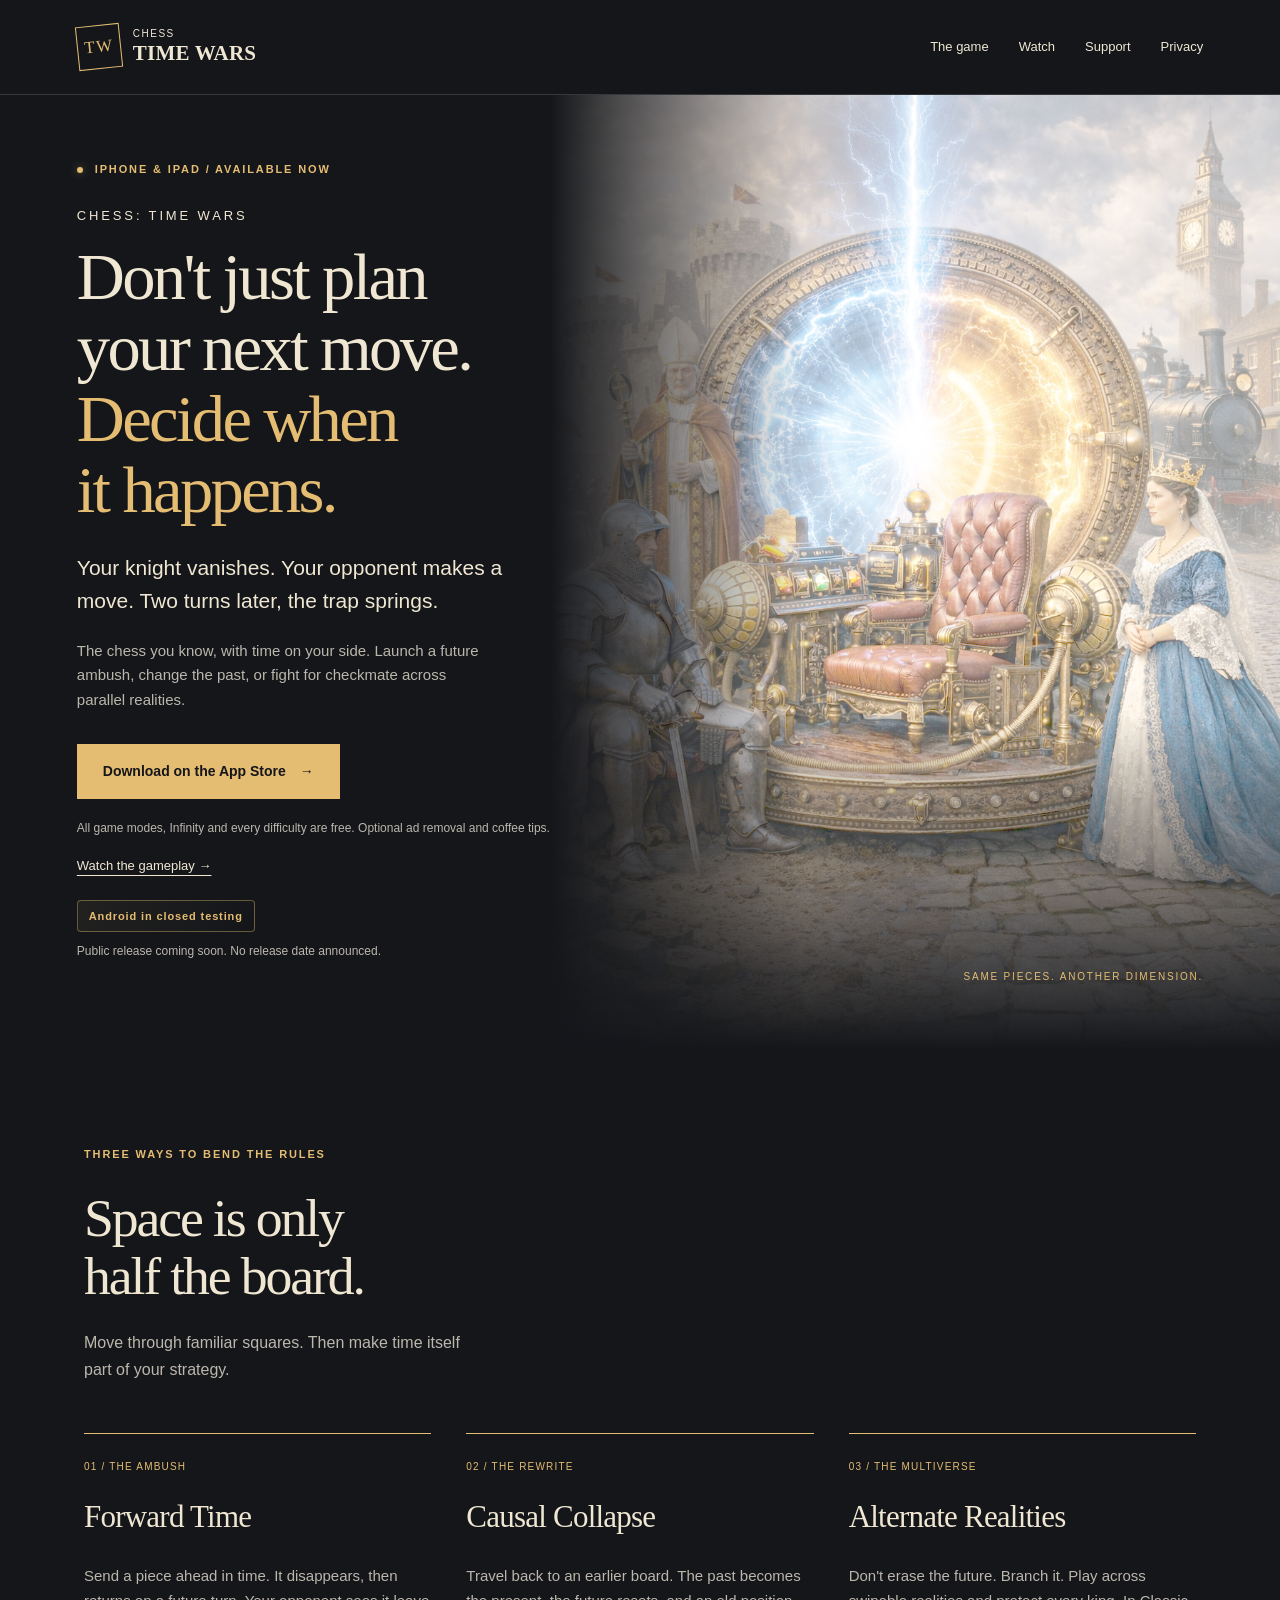
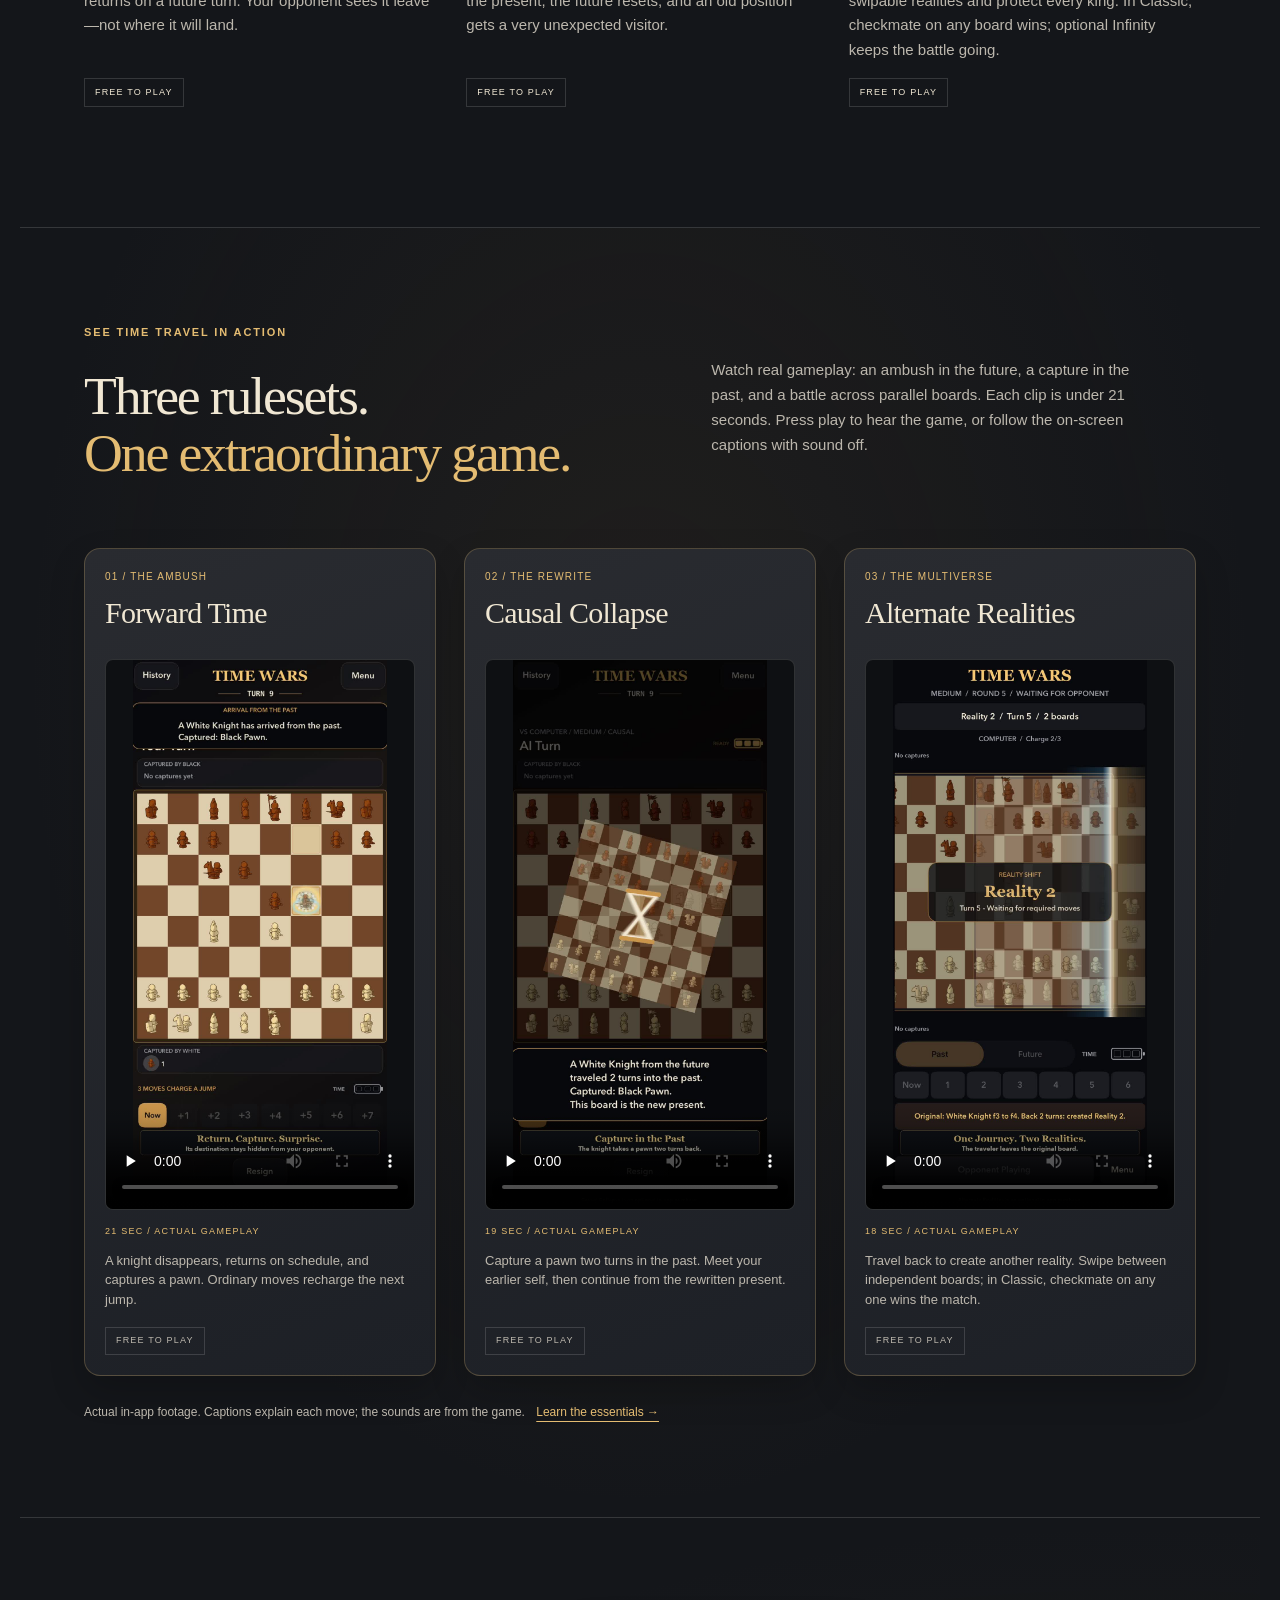
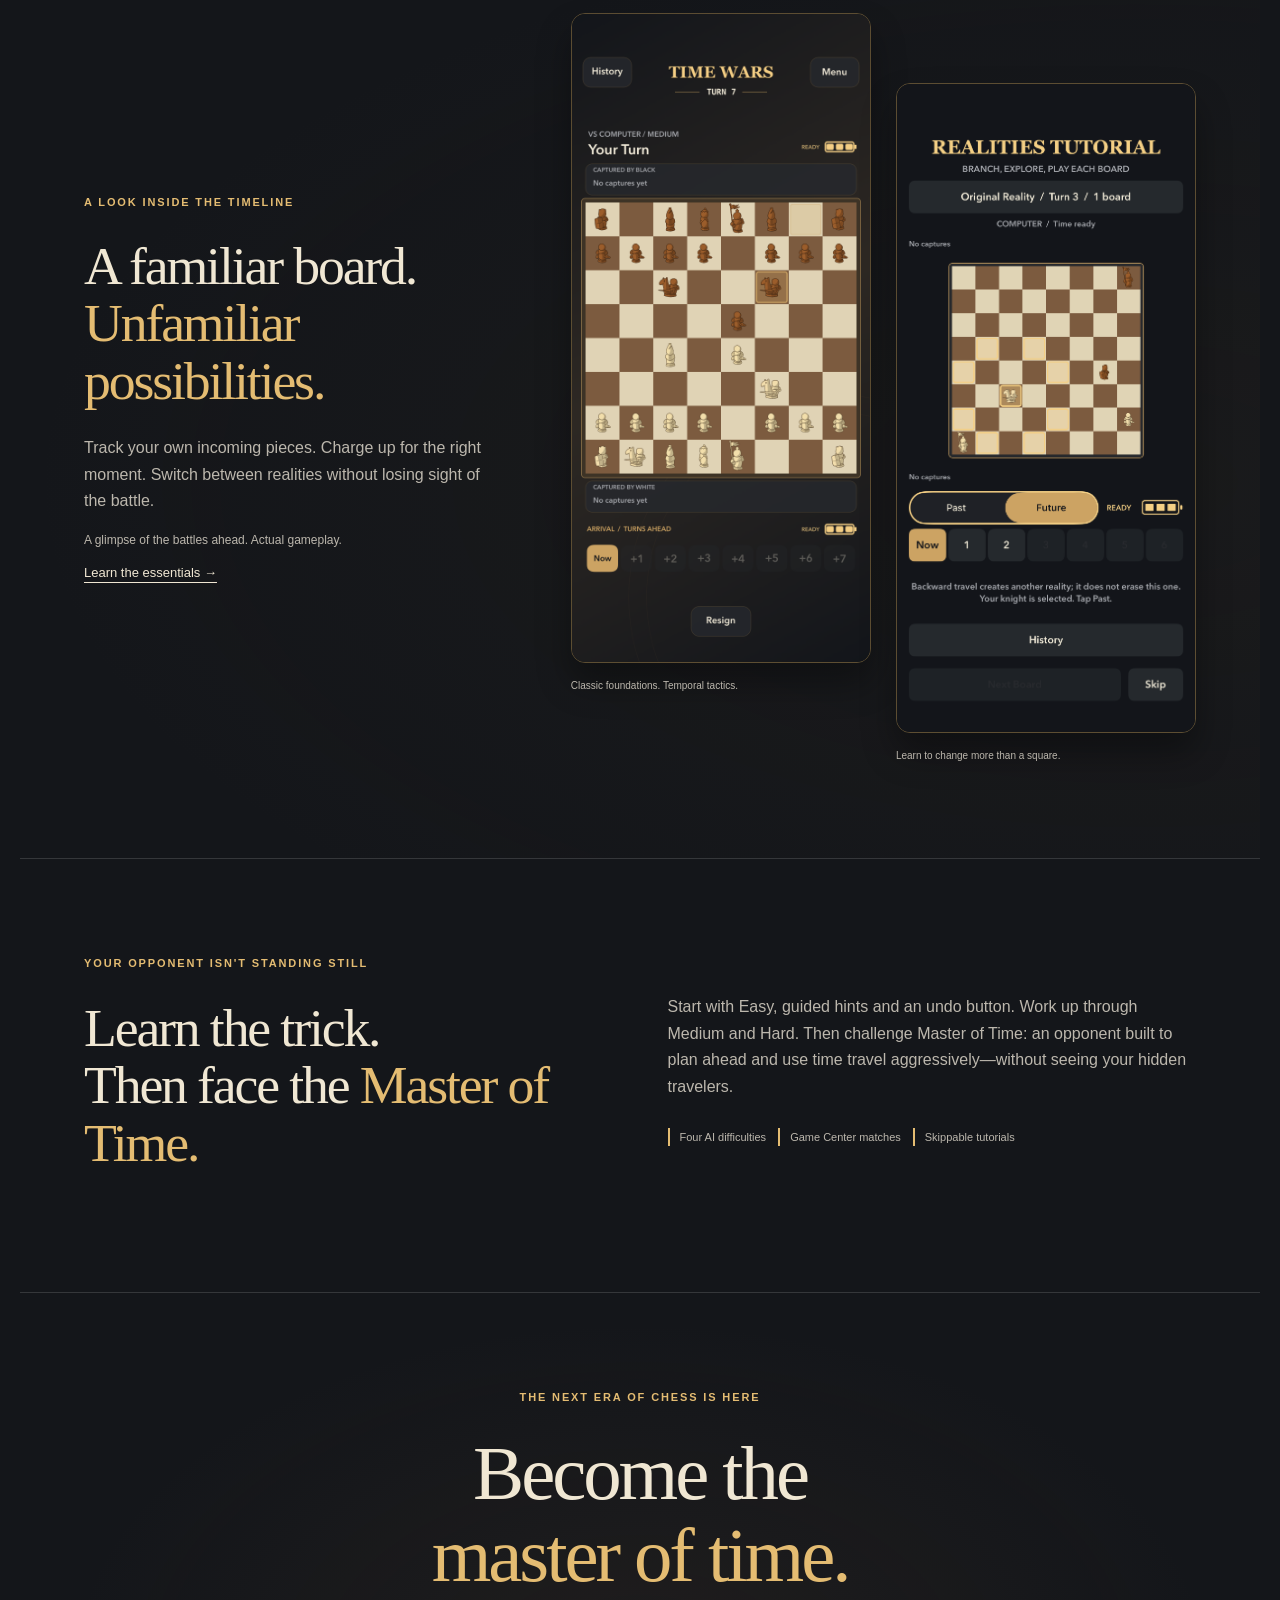
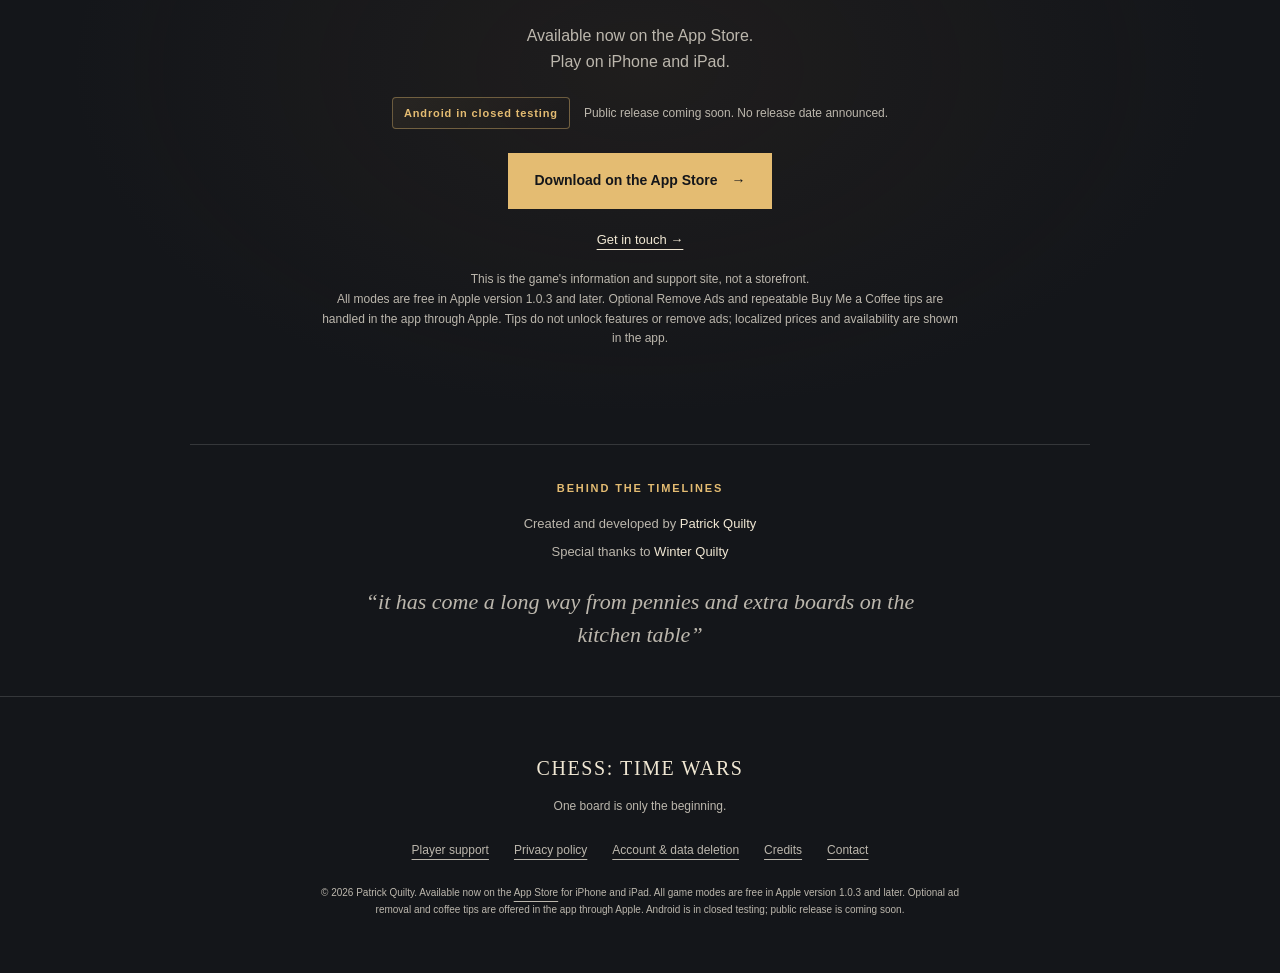
==== commit 2a562dc3: "Refresh free gameplay, optional support and version-aware website copy" ====
--- a/index.html
+++ b/index.html
@@ -1,15 +1,15 @@
 <!doctype html>
-<html lang="en"><head><meta charset="utf-8"><meta name="viewport" content="width=device-width,initial-scale=1"><meta name="theme-color" content="#14161a"><title>Chess: Time Wars | Available Now on the App Store</title><meta name="description" content="Chess meets time travel. Launch future ambushes, rewrite the past, and battle across alternate realities. Available now on iPhone and iPad. Android coming soon."><link rel="canonical" href="https://chesstimewars.github.io/"><meta property="og:title" content="Chess: Time Wars | Available Now on the App Store"><meta property="og:description" content="Chess meets time travel. Launch future ambushes, rewrite the past, and battle across alternate realities. Available now on iPhone and iPad. Android coming soon."><meta property="og:type" content="website"><meta property="og:image" content="https://chesstimewars.github.io/assets/time-machine.png"><link rel="icon" href="assets/icon.png"><link rel="stylesheet" href="styles.css?v=20261015-launch"></head><body><a class="skip" href="#main">Skip to content</a><header class="site-header"><a class="wordmark" href="./" aria-label="Chess: Time Wars home"><span class="crest" aria-hidden="true">TW</span><span>CHESS <b>TIME WARS</b></span></a><nav aria-label="Main navigation"><a href="./#realities">The game</a><a href="./#gameplay-videos">Watch</a><a href="support.html">Support</a><a href="privacy.html">Privacy</a></nav></header><main id="main">
-<section class="hero"><div class="hero-art"><img src="assets/time-machine.png" alt="A knight, bishop and queen from different eras gathered around a glowing time machine" width="1024" height="1536" fetchpriority="high"></div><div class="hero-copy"><p class="eyebrow"><span class="signal"></span> IPHONE &amp; IPAD / AVAILABLE NOW</p><p class="game-name">CHESS: TIME WARS</p><h1>Don't just plan<br>your next move.<br><em>Decide when<br>it happens.</em></h1><p class="lede">Your knight vanishes. Your opponent makes a move. Two turns later, the trap springs.</p><p class="hero-description">The chess you know, with time on your side. Launch a future ambush, change the past, or fight for checkmate across parallel realities.</p><a class="button app-store-link" href="https://apps.apple.com/app/chess-time-wars/id6818296008">Download on the App Store <span aria-hidden="true">&rarr;</span></a><p class="download-note">Free to download. Optional in-app purchases.</p><a class="text-link" href="#gameplay-videos">Watch the gameplay &rarr;</a><p class="platform-note"><span class="platform-badge">Android coming soon</span> <span class="platform-detail">In development. Release date to be announced.</span></p></div><span class="hero-note">SAME PIECES. ANOTHER DIMENSION.</span></section>
-<section id="realities" class="section"><div class="section-heading"><p class="eyebrow">THREE WAYS TO BEND THE RULES</p><h2>Space is only<br>half the board.</h2><p>Move through familiar squares. Then make time itself part of your strategy.</p></div><div class="modes"><article><span class="mode-index">01 / THE AMBUSH</span><h3>Forward Time</h3><p>Send a piece ahead in time. It disappears, then returns on a future turn. Your opponent sees it leave&mdash;not where it will land.</p><span class="mode-tag">THE FREE CORE GAME</span></article><article><span class="mode-index">02 / THE REWRITE</span><h3>Causal Collapse</h3><p>Travel back to an earlier board. The past becomes the present, the future resets, and an old position gets a very unexpected visitor.</p><span class="mode-tag">OPTIONAL IN-APP UNLOCK</span></article><article><span class="mode-index">03 / THE MULTIVERSE</span><h3>Alternate Realities</h3><p>Don't erase the future. Branch it. Play across swipable realities, protect every king, and win the whole match with checkmate on any board.</p><span class="mode-tag">OPTIONAL IN-APP UNLOCK</span></article></div></section>
+<html lang="en"><head><meta charset="utf-8"><meta name="viewport" content="width=device-width,initial-scale=1"><meta name="theme-color" content="#14161a"><title>Chess: Time Wars | All Game Modes Free</title><meta name="description" content="Free time-travel chess on iPhone and iPad. All rulesets, Infinity and difficulties included. Optional ad removal and coffee tips. Android in closed testing."><link rel="canonical" href="https://chesstimewars.github.io/"><meta property="og:title" content="Chess: Time Wars | All Game Modes Free"><meta property="og:description" content="Free time-travel chess on iPhone and iPad. All rulesets, Infinity and difficulties included. Optional ad removal and coffee tips. Android in closed testing."><meta property="og:type" content="website"><meta property="og:image" content="https://chesstimewars.github.io/assets/time-machine.png"><link rel="icon" href="assets/icon.png?v=20261103-free-game"><link rel="stylesheet" href="styles.css?v=20261015-launch"></head><body><a class="skip" href="#main">Skip to content</a><header class="site-header"><a class="wordmark" href="./" aria-label="Chess: Time Wars home"><span class="crest" aria-hidden="true">TW</span><span>CHESS <b>TIME WARS</b></span></a><nav aria-label="Main navigation"><a href="./#realities">The game</a><a href="./#gameplay-videos">Watch</a><a href="support.html">Support</a><a href="privacy.html">Privacy</a></nav></header><main id="main">
+<section class="hero"><div class="hero-art"><img src="assets/time-machine.png" alt="A knight, bishop and queen from different eras gathered around a glowing time machine" width="1024" height="1536" fetchpriority="high"></div><div class="hero-copy"><p class="eyebrow"><span class="signal"></span> IPHONE &amp; IPAD / AVAILABLE NOW</p><p class="game-name">CHESS: TIME WARS</p><h1>Don't just plan<br>your next move.<br><em>Decide when<br>it happens.</em></h1><p class="lede">Your knight vanishes. Your opponent makes a move. Two turns later, the trap springs.</p><p class="hero-description">The chess you know, with time on your side. Launch a future ambush, change the past, or fight for checkmate across parallel realities.</p><a class="button app-store-link" href="https://apps.apple.com/app/chess-time-wars/id6818296008">Download on the App Store <span aria-hidden="true">&rarr;</span></a><p class="download-note">All game modes, Infinity and every difficulty are free. Optional ad removal and coffee tips.</p><a class="text-link" href="#gameplay-videos">Watch the gameplay &rarr;</a><p class="platform-note"><span class="platform-badge">Android in closed testing</span> <span class="platform-detail">Public release coming soon. No release date announced.</span></p></div><span class="hero-note">SAME PIECES. ANOTHER DIMENSION.</span></section>
+<section id="realities" class="section"><div class="section-heading"><p class="eyebrow">THREE WAYS TO BEND THE RULES</p><h2>Space is only<br>half the board.</h2><p>Move through familiar squares. Then make time itself part of your strategy.</p></div><div class="modes"><article><span class="mode-index">01 / THE AMBUSH</span><h3>Forward Time</h3><p>Send a piece ahead in time. It disappears, then returns on a future turn. Your opponent sees it leave&mdash;not where it will land.</p><span class="mode-tag">FREE TO PLAY</span></article><article><span class="mode-index">02 / THE REWRITE</span><h3>Causal Collapse</h3><p>Travel back to an earlier board. The past becomes the present, the future resets, and an old position gets a very unexpected visitor.</p><span class="mode-tag">FREE TO PLAY</span></article><article><span class="mode-index">03 / THE MULTIVERSE</span><h3>Alternate Realities</h3><p>Don't erase the future. Branch it. Play across swipable realities and protect every king. In Classic, checkmate on any board wins; optional Infinity keeps the battle going.</p><span class="mode-tag">FREE TO PLAY</span></article></div></section>
 <section id="gameplay-videos" class="video-showcase section" aria-labelledby="videos-title">
 <div class="video-heading"><div><p class="eyebrow">SEE TIME TRAVEL IN ACTION</p><h2 id="videos-title">Three rulesets.<br><em>One extraordinary game.</em></h2></div><p>Watch real gameplay: an ambush in the future, a capture in the past, and a battle across parallel boards. Each clip is under 21 seconds. Press play to hear the game, or follow the on-screen captions with sound off.</p></div>
 <div class="video-grid">
-<figure class="video-card" id="forward-time-video"><div class="video-card-heading"><span class="mode-index">01 / THE AMBUSH</span><h3 id="forward-video-title">Forward Time</h3></div><video controls playsinline preload="none" width="1080" height="1920" poster="assets/videos/forward-time-poster.jpg" aria-labelledby="forward-video-title" aria-describedby="forward-video-description"><source src="assets/videos/forward-time.mp4" type="video/mp4"><track kind="captions" src="assets/videos/forward-time.vtt" srclang="en" label="English"><p><a href="assets/videos/forward-time.mp4">Watch the Forward Time gameplay video.</a></p></video><figcaption id="forward-video-description"><span class="video-duration">21 SEC / ACTUAL GAMEPLAY</span><p>A knight disappears, returns on schedule, and captures a pawn. Ordinary moves recharge the next jump.</p><span class="mode-tag">THE FREE CORE GAME</span></figcaption></figure>
-<figure class="video-card" id="causal-collapse-video"><div class="video-card-heading"><span class="mode-index">02 / THE REWRITE</span><h3 id="collapse-video-title">Causal Collapse</h3></div><video controls playsinline preload="none" width="1080" height="1920" poster="assets/videos/causal-collapse-poster.jpg" aria-labelledby="collapse-video-title" aria-describedby="collapse-video-description"><source src="assets/videos/causal-collapse.mp4" type="video/mp4"><track kind="captions" src="assets/videos/causal-collapse.vtt" srclang="en" label="English"><p><a href="assets/videos/causal-collapse.mp4">Watch the Causal Collapse gameplay video.</a></p></video><figcaption id="collapse-video-description"><span class="video-duration">19 SEC / ACTUAL GAMEPLAY</span><p>Capture a pawn two turns in the past. Meet your earlier self, then continue from the rewritten present.</p><span class="mode-tag">OPTIONAL IN-APP UNLOCK</span></figcaption></figure>
-<figure class="video-card" id="alternate-realities-video"><div class="video-card-heading"><span class="mode-index">03 / THE MULTIVERSE</span><h3 id="realities-video-title">Alternate Realities</h3></div><video controls playsinline preload="none" width="1080" height="1920" poster="assets/videos/alternate-realities-poster.jpg" aria-labelledby="realities-video-title" aria-describedby="realities-video-description"><source src="assets/videos/alternate-realities.mp4" type="video/mp4"><track kind="captions" src="assets/videos/alternate-realities.vtt" srclang="en" label="English"><p><a href="assets/videos/alternate-realities.mp4">Watch the Alternate Realities gameplay video.</a></p></video><figcaption id="realities-video-description"><span class="video-duration">18 SEC / ACTUAL GAMEPLAY</span><p>Travel back to create another reality. Swipe between independent boards; checkmate in any one wins the match.</p><span class="mode-tag">OPTIONAL IN-APP UNLOCK</span></figcaption></figure>
+<figure class="video-card" id="forward-time-video"><div class="video-card-heading"><span class="mode-index">01 / THE AMBUSH</span><h3 id="forward-video-title">Forward Time</h3></div><video controls playsinline preload="none" width="1080" height="1920" poster="assets/videos/forward-time-poster.jpg" aria-labelledby="forward-video-title" aria-describedby="forward-video-description"><source src="assets/videos/forward-time.mp4" type="video/mp4"><track kind="captions" src="assets/videos/forward-time.vtt" srclang="en" label="English"><p><a href="assets/videos/forward-time.mp4">Watch the Forward Time gameplay video.</a></p></video><figcaption id="forward-video-description"><span class="video-duration">21 SEC / ACTUAL GAMEPLAY</span><p>A knight disappears, returns on schedule, and captures a pawn. Ordinary moves recharge the next jump.</p><span class="mode-tag">FREE TO PLAY</span></figcaption></figure>
+<figure class="video-card" id="causal-collapse-video"><div class="video-card-heading"><span class="mode-index">02 / THE REWRITE</span><h3 id="collapse-video-title">Causal Collapse</h3></div><video controls playsinline preload="none" width="1080" height="1920" poster="assets/videos/causal-collapse-poster.jpg" aria-labelledby="collapse-video-title" aria-describedby="collapse-video-description"><source src="assets/videos/causal-collapse.mp4" type="video/mp4"><track kind="captions" src="assets/videos/causal-collapse.vtt" srclang="en" label="English"><p><a href="assets/videos/causal-collapse.mp4">Watch the Causal Collapse gameplay video.</a></p></video><figcaption id="collapse-video-description"><span class="video-duration">19 SEC / ACTUAL GAMEPLAY</span><p>Capture a pawn two turns in the past. Meet your earlier self, then continue from the rewritten present.</p><span class="mode-tag">FREE TO PLAY</span></figcaption></figure>
+<figure class="video-card" id="alternate-realities-video"><div class="video-card-heading"><span class="mode-index">03 / THE MULTIVERSE</span><h3 id="realities-video-title">Alternate Realities</h3></div><video controls playsinline preload="none" width="1080" height="1920" poster="assets/videos/alternate-realities-poster.jpg" aria-labelledby="realities-video-title" aria-describedby="realities-video-description"><source src="assets/videos/alternate-realities.mp4" type="video/mp4"><track kind="captions" src="assets/videos/alternate-realities.vtt" srclang="en" label="English"><p><a href="assets/videos/alternate-realities.mp4">Watch the Alternate Realities gameplay video.</a></p></video><figcaption id="realities-video-description"><span class="video-duration">18 SEC / ACTUAL GAMEPLAY</span><p>Travel back to create another reality. Swipe between independent boards; in Classic, checkmate on any one wins the match.</p><span class="mode-tag">FREE TO PLAY</span></figcaption></figure>
 </div><p class="video-footnote">Actual in-app footage. Captions explain each move; the sounds are from the game. <a href="support.html#how-to-play">Learn the essentials &rarr;</a></p>
 </section>
 <section class="gameplay section"><div class="gameplay-copy"><p class="eyebrow">A LOOK INSIDE THE TIMELINE</p><h2>A familiar board.<br><em>Unfamiliar possibilities.</em></h2><p>Track your own incoming pieces. Charge up for the right moment. Switch between realities without losing sight of the battle.</p><p class="caption">A glimpse of the battles ahead. Actual gameplay.</p><a class="text-link" href="support.html#how-to-play">Learn the essentials &rarr;</a></div><div class="screens"><figure><a href="assets/gameplay-2026-10-03.png" aria-label="View the full Forward Time gameplay screenshot"><img src="assets/gameplay-2026-10-03.png" alt="A Forward Time battle with captured pieces and time-travel charge controls" loading="lazy" width="1320" height="2868"></a><figcaption>Classic foundations. Temporal tactics.</figcaption></figure><figure><a href="assets/realities.png" aria-label="View the full Alternate Realities tutorial screenshot"><img src="assets/realities.png" alt="The interactive Alternate Realities tutorial, with a historical board and time controls" loading="lazy" width="1206" height="2622"></a><figcaption>Learn to change more than a square.</figcaption></figure></div></section>
 <section class="challenge section"><div><p class="eyebrow">YOUR OPPONENT ISN'T STANDING STILL</p><h2>Learn the trick.<br>Then face the <em>Master of Time.</em></h2></div><div class="challenge-body"><p>Start with Easy, guided hints and an undo button. Work up through Medium and Hard. Then challenge Master of Time: an opponent built to plan ahead and use time travel aggressively&mdash;without seeing your hidden travelers.</p><div class="feature-row"><span>Four AI difficulties</span><span>Game Center matches</span><span>Skippable tutorials</span></div></div></section>
-<section class="closing section"><p class="eyebrow">THE NEXT ERA OF CHESS IS HERE</p><h2>Become the<br><em>master of time.</em></h2><p>Available now on the App Store.<br>Play on iPhone and iPad.</p><p class="platform-note platform-note-centered"><span class="platform-badge">Android coming soon</span> <span class="platform-detail">In development. Release date to be announced.</span></p><a class="button app-store-link" href="https://apps.apple.com/app/chess-time-wars/id6818296008">Download on the App Store <span aria-hidden="true">&rarr;</span></a><a class="text-link" href="mailto:supportchesstimewars@gmail.com?subject=Chess%3A%20Time%20Wars%20enquiry">Get in touch &rarr;</a><p class="fineprint">This is the game's information and support site, not a storefront.<br>Game upgrades and ad removal are handled in the app through Apple's in-app purchases.</p></section><section id="credits" class="credits section" aria-labelledby="credits-title"><h2 id="credits-title">Behind the timelines</h2><p>Created and developed by <strong>Patrick Quilty</strong></p><p>Special thanks to <strong>Winter Quilty</strong></p><blockquote>&ldquo;it has come a long way from pennies and extra boards on the kitchen table&rdquo;</blockquote></section></main><footer><a class="footer-brand" href="./">CHESS: TIME WARS</a><p>One board is only the beginning.</p><div><a href="support.html">Player support</a><a href="privacy.html">Privacy policy</a><a href="account-deletion.html">Account &amp; data deletion</a><a href="./#credits">Credits</a><a href="mailto:supportchesstimewars@gmail.com">Contact</a></div><small>&copy; 2026 Patrick Quilty. Available now on the <a href="https://apps.apple.com/app/chess-time-wars/id6818296008">App Store</a> for iPhone and iPad. Android coming soon. Upgrades for the Apple version are purchased in the app through Apple.</small></footer></body></html>
+<section class="closing section"><p class="eyebrow">THE NEXT ERA OF CHESS IS HERE</p><h2>Become the<br><em>master of time.</em></h2><p>Available now on the App Store.<br>Play on iPhone and iPad.</p><p class="platform-note platform-note-centered"><span class="platform-badge">Android in closed testing</span> <span class="platform-detail">Public release coming soon. No release date announced.</span></p><a class="button app-store-link" href="https://apps.apple.com/app/chess-time-wars/id6818296008">Download on the App Store <span aria-hidden="true">&rarr;</span></a><a class="text-link" href="mailto:supportchesstimewars@gmail.com?subject=Chess%3A%20Time%20Wars%20enquiry">Get in touch &rarr;</a><p class="fineprint">This is the game's information and support site, not a storefront.<br>All modes are free in Apple version 1.0.3 and later. Optional Remove Ads and repeatable Buy Me a Coffee tips are handled in the app through Apple. Tips do not unlock features or remove ads; localized prices and availability are shown in the app.</p></section><section id="credits" class="credits section" aria-labelledby="credits-title"><h2 id="credits-title">Behind the timelines</h2><p>Created and developed by <strong>Patrick Quilty</strong></p><p>Special thanks to <strong>Winter Quilty</strong></p><blockquote>&ldquo;it has come a long way from pennies and extra boards on the kitchen table&rdquo;</blockquote></section></main><footer><a class="footer-brand" href="./">CHESS: TIME WARS</a><p>One board is only the beginning.</p><div><a href="support.html">Player support</a><a href="privacy.html">Privacy policy</a><a href="account-deletion.html">Account &amp; data deletion</a><a href="./#credits">Credits</a><a href="mailto:supportchesstimewars@gmail.com">Contact</a></div><small>&copy; 2026 Patrick Quilty. Available now on the <a href="https://apps.apple.com/app/chess-time-wars/id6818296008">App Store</a> for iPhone and iPad. All game modes are free in Apple version 1.0.3 and later. Optional ad removal and coffee tips are offered in the app through Apple. Android is in closed testing; public release is coming soon.</small></footer></body></html>
--- a/styles.css
+++ b/styles.css
@@ -6,6 +6,7 @@
 .platform-note{display:flex;flex-wrap:wrap;align-items:center;gap:10px 14px;max-width:420px;margin:24px 0 0}.platform-badge{display:inline-block;padding:6px 11px;border:1px solid #e4bc7266;border-radius:4px;background:linear-gradient(120deg,#e4bc7212,transparent);color:var(--gold);font-size:11px;font-weight:700;letter-spacing:.08em}.platform-detail{font-size:12px;line-height:1.5;color:var(--muted)}.platform-note-centered{justify-content:center;max-width:640px;margin:22px auto 8px}
 
 .document a.deletion-request{color:var(--bg)}
+.document #secure-deletion input[type=password]{display:block;width:100%;max-width:100%;margin:9px 0 20px;padding:14px;border:1px solid var(--line);border-radius:6px;background:var(--bg);color:var(--paper);font:inherit;letter-spacing:.03em}.deletion-confirm{display:flex;align-items:flex-start;gap:12px;margin:20px 0}.deletion-confirm input{margin-top:7px;flex:none;width:20px;height:20px;accent-color:var(--gold)}#secure-deletion button{max-width:100%;white-space:normal;cursor:pointer;font:inherit;margin-bottom:16px}#secure-deletion button:disabled{opacity:.5;cursor:wait}#deletion-message{margin:10px 0 25px}#secure-deletion input:focus-visible,#secure-deletion button:focus-visible{outline:3px solid var(--gold);outline-offset:4px}
 
 /* Keep the App Store call to action inside narrow phone layouts. */
 .app-store-link{max-width:100%;gap:14px;box-sizing:border-box;text-align:center}.download-note{font-size:12px;color:var(--muted);margin:0 0 16px}
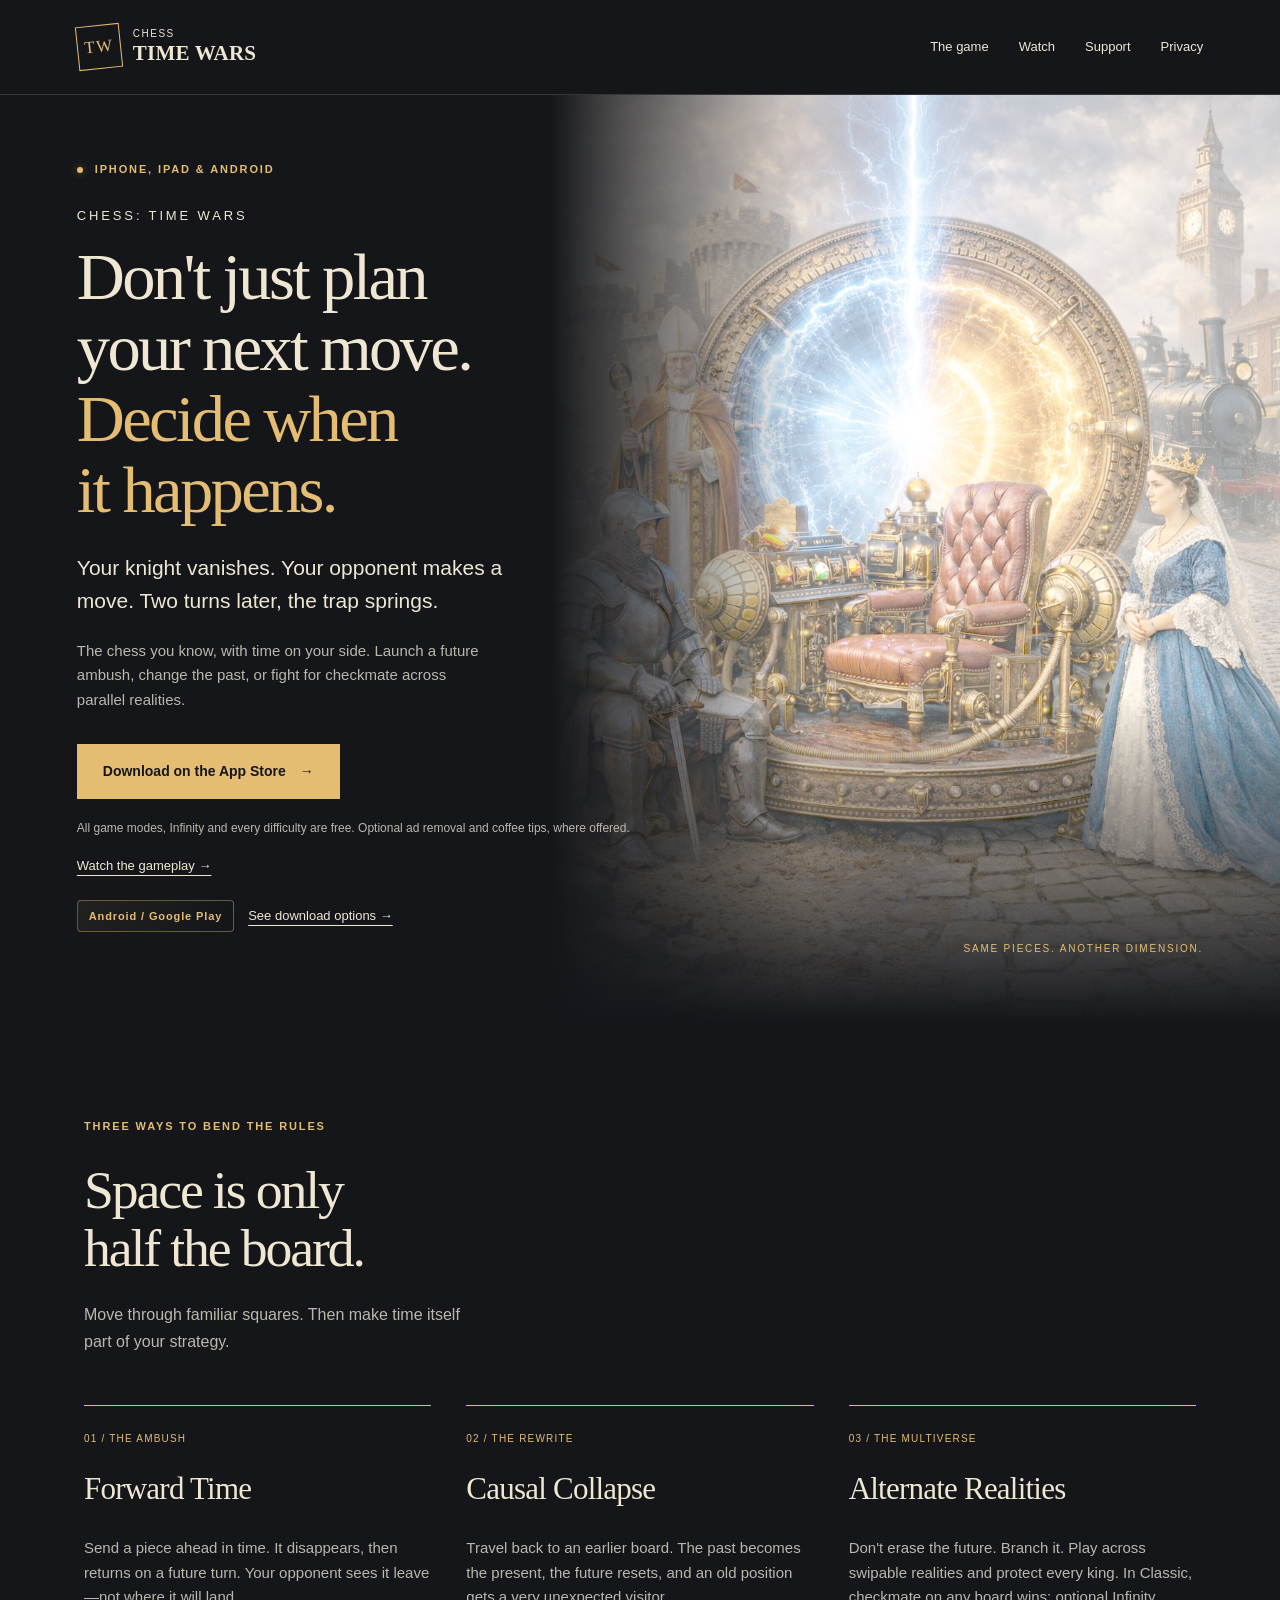
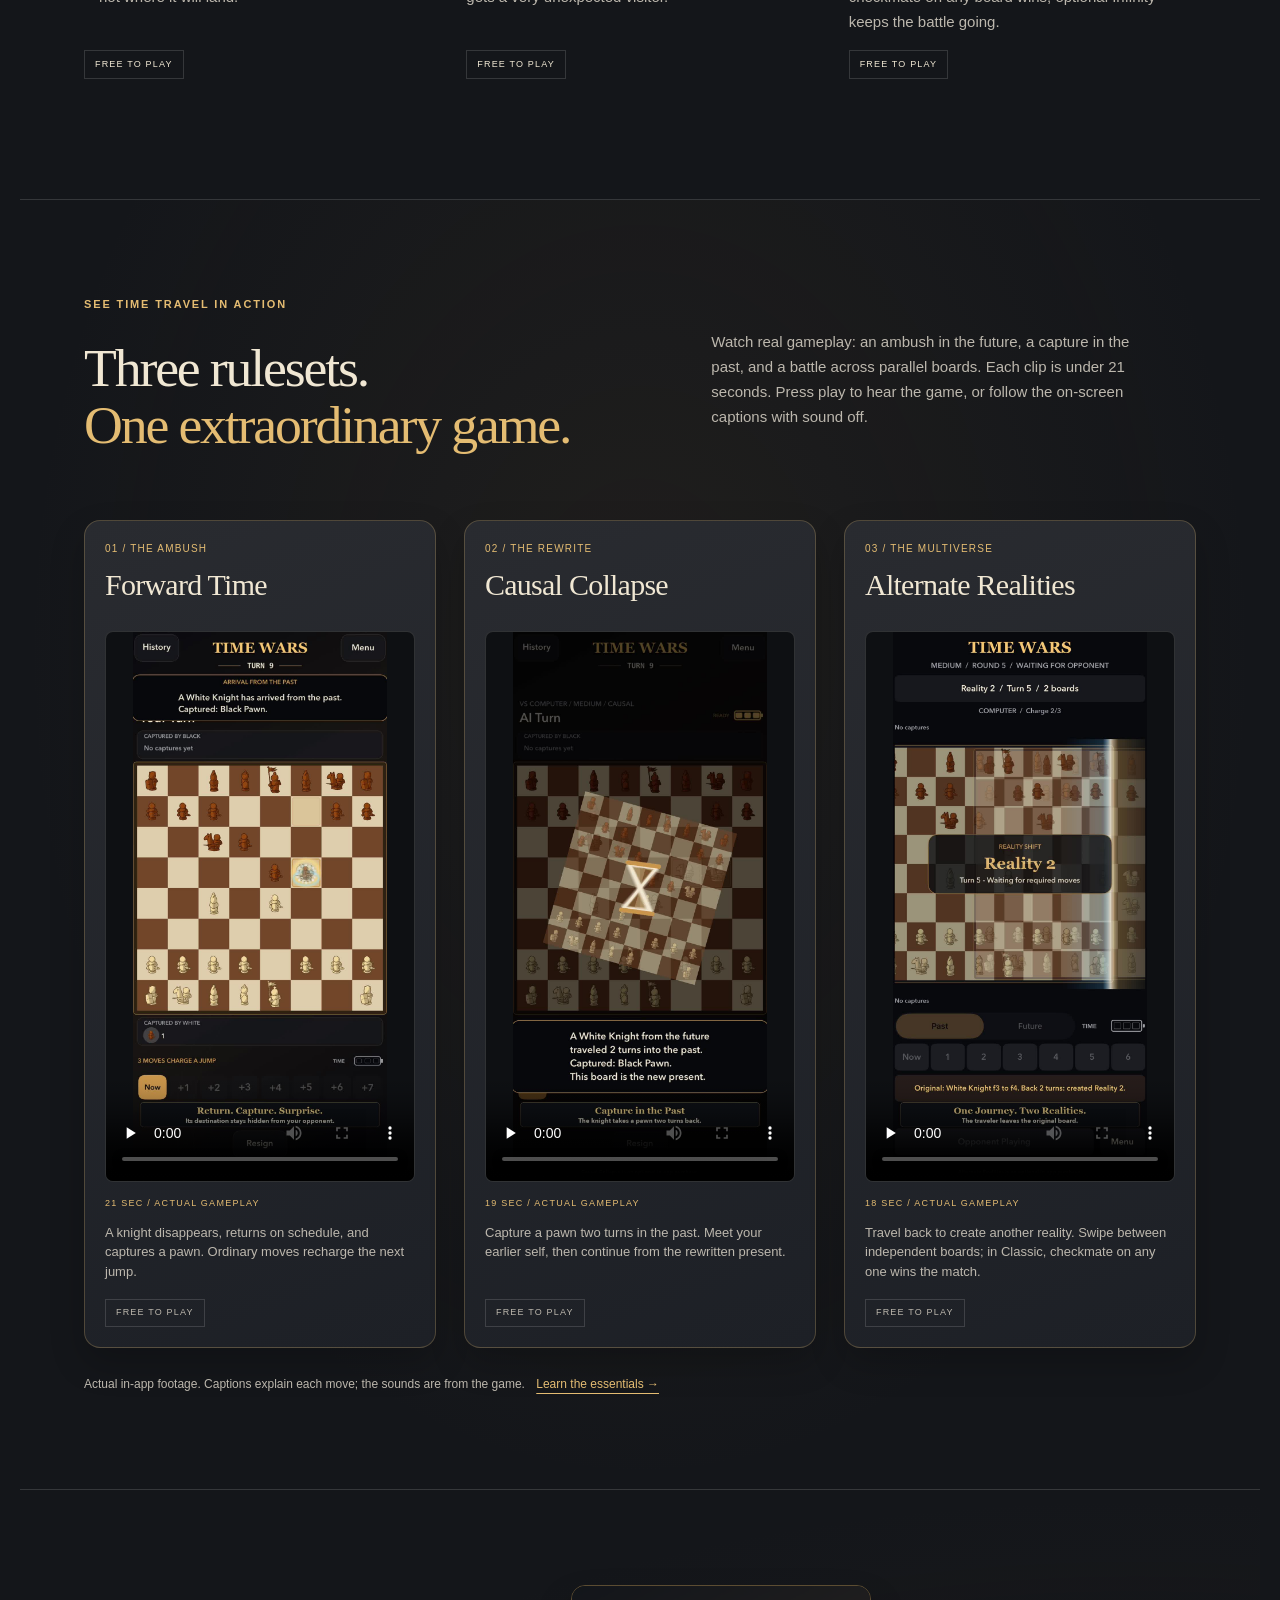
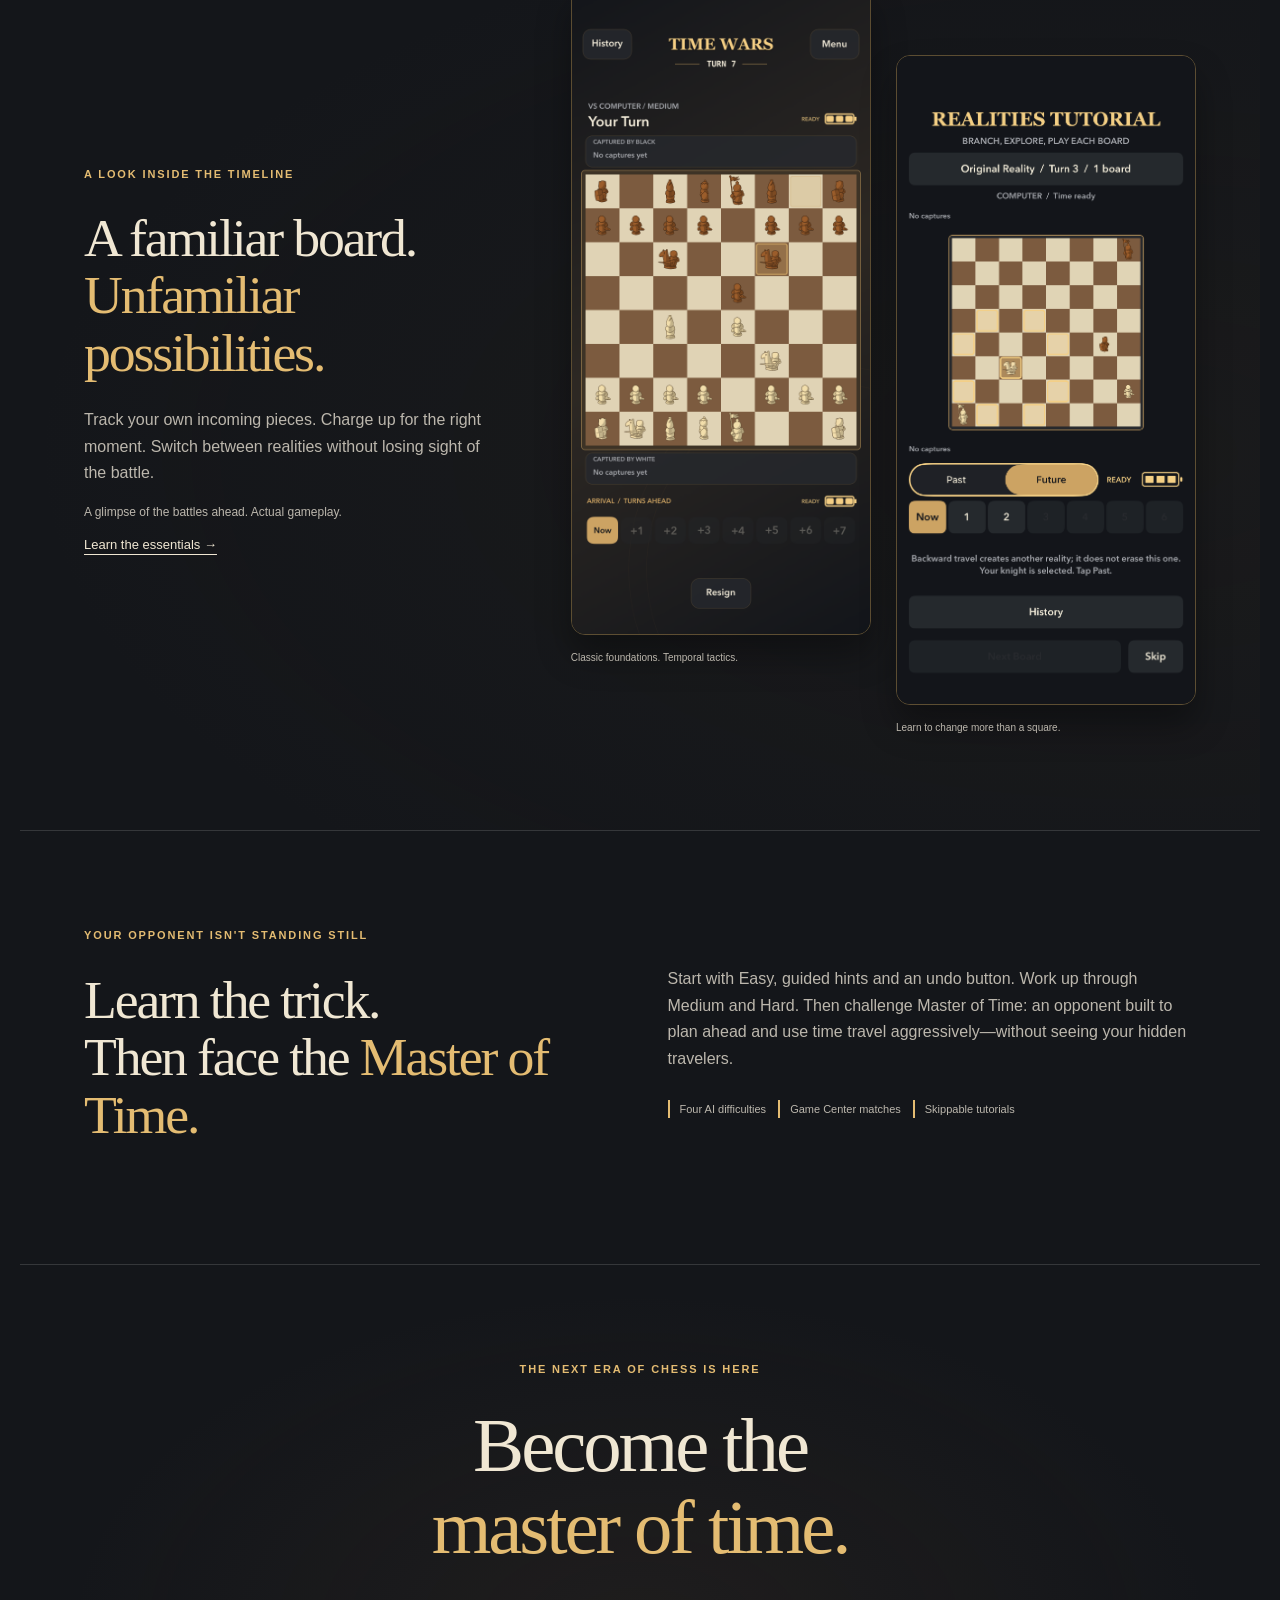
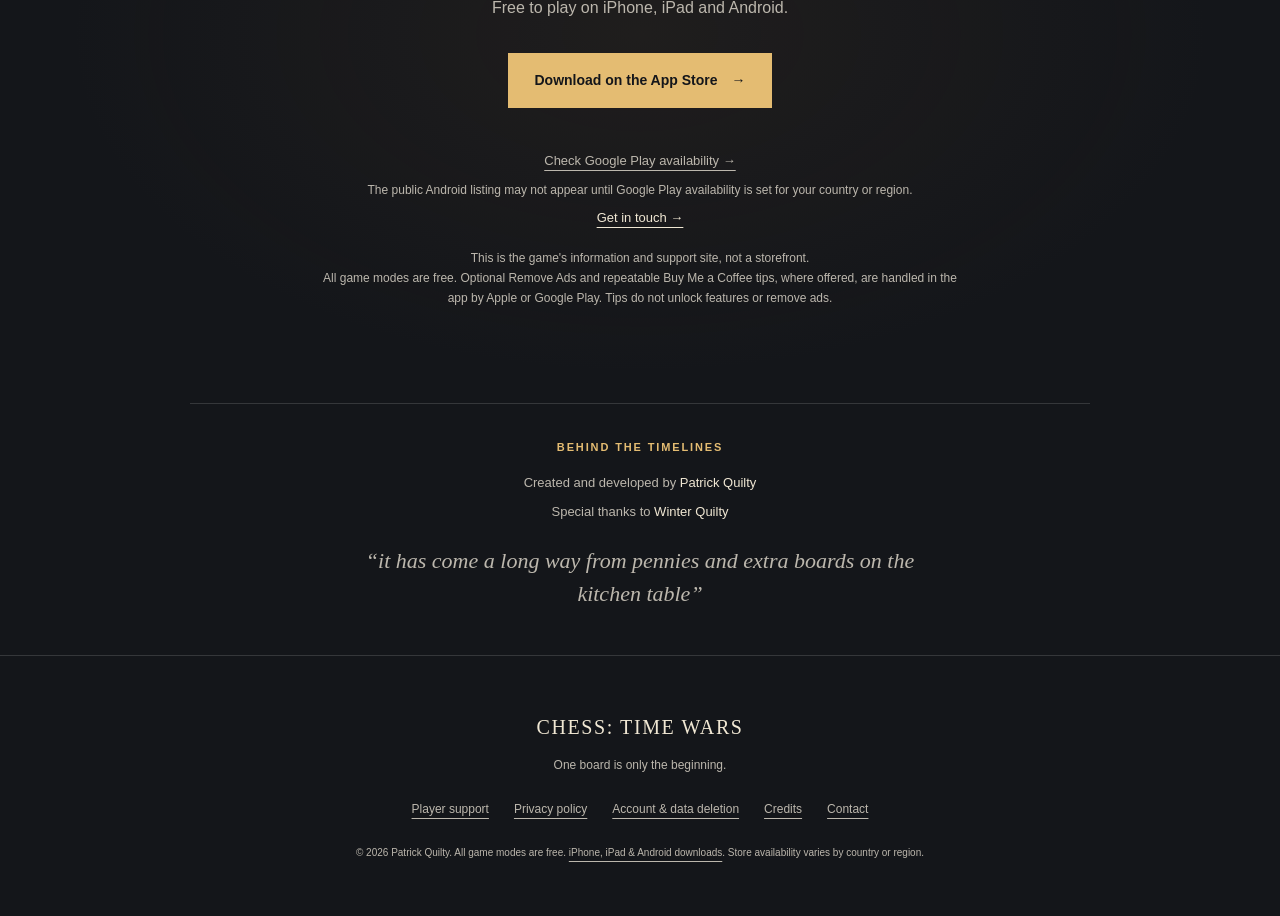
==== commit 71b22f4f: "Update website for Chess: Time Wars Android release" ====
--- a/index.html
+++ b/index.html
@@ -1,6 +1,6 @@
 <!doctype html>
-<html lang="en"><head><meta charset="utf-8"><meta name="viewport" content="width=device-width,initial-scale=1"><meta name="theme-color" content="#14161a"><title>Chess: Time Wars | All Game Modes Free</title><meta name="description" content="Free time-travel chess on iPhone and iPad. All rulesets, Infinity and difficulties included. Optional ad removal and coffee tips. Android in closed testing."><link rel="canonical" href="https://chesstimewars.github.io/"><meta property="og:title" content="Chess: Time Wars | All Game Modes Free"><meta property="og:description" content="Free time-travel chess on iPhone and iPad. All rulesets, Infinity and difficulties included. Optional ad removal and coffee tips. Android in closed testing."><meta property="og:type" content="website"><meta property="og:image" content="https://chesstimewars.github.io/assets/time-machine.png"><link rel="icon" href="assets/icon.png?v=20261103-free-game"><link rel="stylesheet" href="styles.css?v=20261015-launch"></head><body><a class="skip" href="#main">Skip to content</a><header class="site-header"><a class="wordmark" href="./" aria-label="Chess: Time Wars home"><span class="crest" aria-hidden="true">TW</span><span>CHESS <b>TIME WARS</b></span></a><nav aria-label="Main navigation"><a href="./#realities">The game</a><a href="./#gameplay-videos">Watch</a><a href="support.html">Support</a><a href="privacy.html">Privacy</a></nav></header><main id="main">
-<section class="hero"><div class="hero-art"><img src="assets/time-machine.png" alt="A knight, bishop and queen from different eras gathered around a glowing time machine" width="1024" height="1536" fetchpriority="high"></div><div class="hero-copy"><p class="eyebrow"><span class="signal"></span> IPHONE &amp; IPAD / AVAILABLE NOW</p><p class="game-name">CHESS: TIME WARS</p><h1>Don't just plan<br>your next move.<br><em>Decide when<br>it happens.</em></h1><p class="lede">Your knight vanishes. Your opponent makes a move. Two turns later, the trap springs.</p><p class="hero-description">The chess you know, with time on your side. Launch a future ambush, change the past, or fight for checkmate across parallel realities.</p><a class="button app-store-link" href="https://apps.apple.com/app/chess-time-wars/id6818296008">Download on the App Store <span aria-hidden="true">&rarr;</span></a><p class="download-note">All game modes, Infinity and every difficulty are free. Optional ad removal and coffee tips.</p><a class="text-link" href="#gameplay-videos">Watch the gameplay &rarr;</a><p class="platform-note"><span class="platform-badge">Android in closed testing</span> <span class="platform-detail">Public release coming soon. No release date announced.</span></p></div><span class="hero-note">SAME PIECES. ANOTHER DIMENSION.</span></section>
+<html lang="en"><head><meta charset="utf-8"><meta name="viewport" content="width=device-width,initial-scale=1"><meta name="theme-color" content="#14161a"><title>Chess: Time Wars | All Game Modes Free</title><meta name="description" content="Free time-travel chess for iPhone, iPad and Android. All rulesets, Infinity and difficulties included. Optional ad removal and coffee tips."><link rel="canonical" href="https://chesstimewars.github.io/"><meta property="og:title" content="Chess: Time Wars | All Game Modes Free"><meta property="og:description" content="Free time-travel chess for iPhone, iPad and Android. All rulesets, Infinity and difficulties included. Optional ad removal and coffee tips."><meta property="og:type" content="website"><meta property="og:image" content="https://chesstimewars.github.io/assets/time-machine.png"><link rel="icon" href="assets/icon.png?v=20261103-free-game"><link rel="stylesheet" href="styles.css?v=20261015-launch"></head><body><a class="skip" href="#main">Skip to content</a><header class="site-header"><a class="wordmark" href="./" aria-label="Chess: Time Wars home"><span class="crest" aria-hidden="true">TW</span><span>CHESS <b>TIME WARS</b></span></a><nav aria-label="Main navigation"><a href="./#realities">The game</a><a href="./#gameplay-videos">Watch</a><a href="support.html">Support</a><a href="privacy.html">Privacy</a></nav></header><main id="main">
+<section class="hero"><div class="hero-art"><img src="assets/time-machine.png" alt="A knight, bishop and queen from different eras gathered around a glowing time machine" width="1024" height="1536" fetchpriority="high"></div><div class="hero-copy"><p class="eyebrow"><span class="signal"></span> IPHONE, IPAD &amp; ANDROID</p><p class="game-name">CHESS: TIME WARS</p><h1>Don't just plan<br>your next move.<br><em>Decide when<br>it happens.</em></h1><p class="lede">Your knight vanishes. Your opponent makes a move. Two turns later, the trap springs.</p><p class="hero-description">The chess you know, with time on your side. Launch a future ambush, change the past, or fight for checkmate across parallel realities.</p><a class="button app-store-link" href="https://apps.apple.com/app/chess-time-wars/id6818296008">Download on the App Store <span aria-hidden="true">&rarr;</span></a><p class="download-note">All game modes, Infinity and every difficulty are free. Optional ad removal and coffee tips, where offered.</p><a class="text-link" href="#gameplay-videos">Watch the gameplay &rarr;</a><p class="platform-note"><span class="platform-badge">Android / Google Play</span> <a class="text-link" href="#download">See download options &rarr;</a></p></div><span class="hero-note">SAME PIECES. ANOTHER DIMENSION.</span></section>
 <section id="realities" class="section"><div class="section-heading"><p class="eyebrow">THREE WAYS TO BEND THE RULES</p><h2>Space is only<br>half the board.</h2><p>Move through familiar squares. Then make time itself part of your strategy.</p></div><div class="modes"><article><span class="mode-index">01 / THE AMBUSH</span><h3>Forward Time</h3><p>Send a piece ahead in time. It disappears, then returns on a future turn. Your opponent sees it leave&mdash;not where it will land.</p><span class="mode-tag">FREE TO PLAY</span></article><article><span class="mode-index">02 / THE REWRITE</span><h3>Causal Collapse</h3><p>Travel back to an earlier board. The past becomes the present, the future resets, and an old position gets a very unexpected visitor.</p><span class="mode-tag">FREE TO PLAY</span></article><article><span class="mode-index">03 / THE MULTIVERSE</span><h3>Alternate Realities</h3><p>Don't erase the future. Branch it. Play across swipable realities and protect every king. In Classic, checkmate on any board wins; optional Infinity keeps the battle going.</p><span class="mode-tag">FREE TO PLAY</span></article></div></section>
 <section id="gameplay-videos" class="video-showcase section" aria-labelledby="videos-title">
 <div class="video-heading"><div><p class="eyebrow">SEE TIME TRAVEL IN ACTION</p><h2 id="videos-title">Three rulesets.<br><em>One extraordinary game.</em></h2></div><p>Watch real gameplay: an ambush in the future, a capture in the past, and a battle across parallel boards. Each clip is under 21 seconds. Press play to hear the game, or follow the on-screen captions with sound off.</p></div>
@@ -12,4 +12,4 @@
 </section>
 <section class="gameplay section"><div class="gameplay-copy"><p class="eyebrow">A LOOK INSIDE THE TIMELINE</p><h2>A familiar board.<br><em>Unfamiliar possibilities.</em></h2><p>Track your own incoming pieces. Charge up for the right moment. Switch between realities without losing sight of the battle.</p><p class="caption">A glimpse of the battles ahead. Actual gameplay.</p><a class="text-link" href="support.html#how-to-play">Learn the essentials &rarr;</a></div><div class="screens"><figure><a href="assets/gameplay-2026-10-03.png" aria-label="View the full Forward Time gameplay screenshot"><img src="assets/gameplay-2026-10-03.png" alt="A Forward Time battle with captured pieces and time-travel charge controls" loading="lazy" width="1320" height="2868"></a><figcaption>Classic foundations. Temporal tactics.</figcaption></figure><figure><a href="assets/realities.png" aria-label="View the full Alternate Realities tutorial screenshot"><img src="assets/realities.png" alt="The interactive Alternate Realities tutorial, with a historical board and time controls" loading="lazy" width="1206" height="2622"></a><figcaption>Learn to change more than a square.</figcaption></figure></div></section>
 <section class="challenge section"><div><p class="eyebrow">YOUR OPPONENT ISN'T STANDING STILL</p><h2>Learn the trick.<br>Then face the <em>Master of Time.</em></h2></div><div class="challenge-body"><p>Start with Easy, guided hints and an undo button. Work up through Medium and Hard. Then challenge Master of Time: an opponent built to plan ahead and use time travel aggressively&mdash;without seeing your hidden travelers.</p><div class="feature-row"><span>Four AI difficulties</span><span>Game Center matches</span><span>Skippable tutorials</span></div></div></section>
-<section class="closing section"><p class="eyebrow">THE NEXT ERA OF CHESS IS HERE</p><h2>Become the<br><em>master of time.</em></h2><p>Available now on the App Store.<br>Play on iPhone and iPad.</p><p class="platform-note platform-note-centered"><span class="platform-badge">Android in closed testing</span> <span class="platform-detail">Public release coming soon. No release date announced.</span></p><a class="button app-store-link" href="https://apps.apple.com/app/chess-time-wars/id6818296008">Download on the App Store <span aria-hidden="true">&rarr;</span></a><a class="text-link" href="mailto:supportchesstimewars@gmail.com?subject=Chess%3A%20Time%20Wars%20enquiry">Get in touch &rarr;</a><p class="fineprint">This is the game's information and support site, not a storefront.<br>All modes are free in Apple version 1.0.3 and later. Optional Remove Ads and repeatable Buy Me a Coffee tips are handled in the app through Apple. Tips do not unlock features or remove ads; localized prices and availability are shown in the app.</p></section><section id="credits" class="credits section" aria-labelledby="credits-title"><h2 id="credits-title">Behind the timelines</h2><p>Created and developed by <strong>Patrick Quilty</strong></p><p>Special thanks to <strong>Winter Quilty</strong></p><blockquote>&ldquo;it has come a long way from pennies and extra boards on the kitchen table&rdquo;</blockquote></section></main><footer><a class="footer-brand" href="./">CHESS: TIME WARS</a><p>One board is only the beginning.</p><div><a href="support.html">Player support</a><a href="privacy.html">Privacy policy</a><a href="account-deletion.html">Account &amp; data deletion</a><a href="./#credits">Credits</a><a href="mailto:supportchesstimewars@gmail.com">Contact</a></div><small>&copy; 2026 Patrick Quilty. Available now on the <a href="https://apps.apple.com/app/chess-time-wars/id6818296008">App Store</a> for iPhone and iPad. All game modes are free in Apple version 1.0.3 and later. Optional ad removal and coffee tips are offered in the app through Apple. Android is in closed testing; public release is coming soon.</small></footer></body></html>
+<section id="download" class="closing section"><p class="eyebrow">THE NEXT ERA OF CHESS IS HERE</p><h2>Become the<br><em>master of time.</em></h2><p>Free to play on iPhone, iPad and Android.</p><a class="button app-store-link" href="https://apps.apple.com/app/chess-time-wars/id6818296008">Download on the App Store <span aria-hidden="true">&rarr;</span></a><p class="platform-note platform-note-centered"><a class="text-link google-play-link" href="https://play.google.com/store/apps/details?id=com.chesstimewars.android">Check Google Play availability &rarr;</a> <span class="platform-detail">The public Android listing may not appear until Google Play availability is set for your country or region.</span></p><a class="text-link" href="mailto:supportchesstimewars@gmail.com?subject=Chess%3A%20Time%20Wars%20enquiry">Get in touch &rarr;</a><p class="fineprint">This is the game's information and support site, not a storefront.<br>All game modes are free. Optional Remove Ads and repeatable Buy Me a Coffee tips, where offered, are handled in the app by Apple or Google Play. Tips do not unlock features or remove ads.</p></section><section id="credits" class="credits section" aria-labelledby="credits-title"><h2 id="credits-title">Behind the timelines</h2><p>Created and developed by <strong>Patrick Quilty</strong></p><p>Special thanks to <strong>Winter Quilty</strong></p><blockquote>&ldquo;it has come a long way from pennies and extra boards on the kitchen table&rdquo;</blockquote></section></main><footer><a class="footer-brand" href="./">CHESS: TIME WARS</a><p>One board is only the beginning.</p><div><a href="support.html">Player support</a><a href="privacy.html">Privacy policy</a><a href="account-deletion.html">Account &amp; data deletion</a><a href="./#credits">Credits</a><a href="mailto:supportchesstimewars@gmail.com">Contact</a></div><small>&copy; 2026 Patrick Quilty. All game modes are free. <a href="./#download">iPhone, iPad &amp; Android downloads</a>. Store availability varies by country or region.</small></footer></body></html>
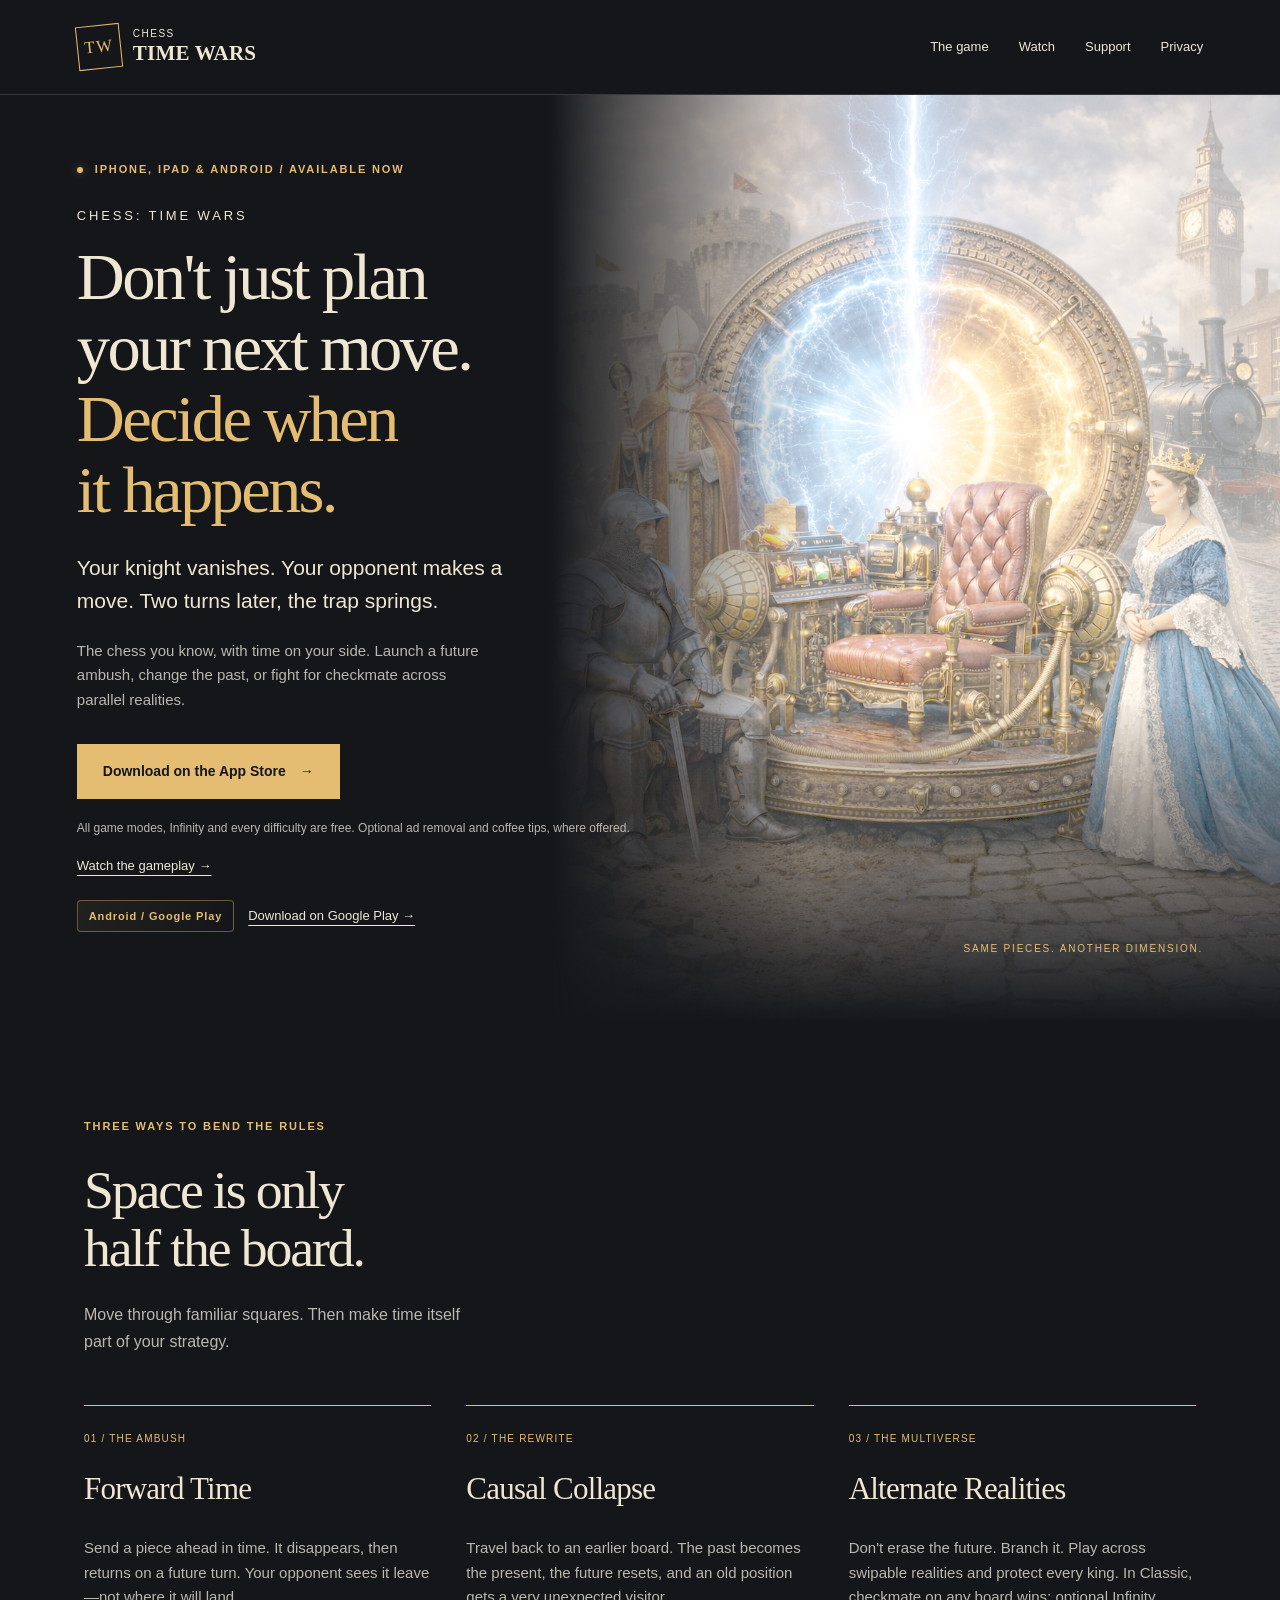
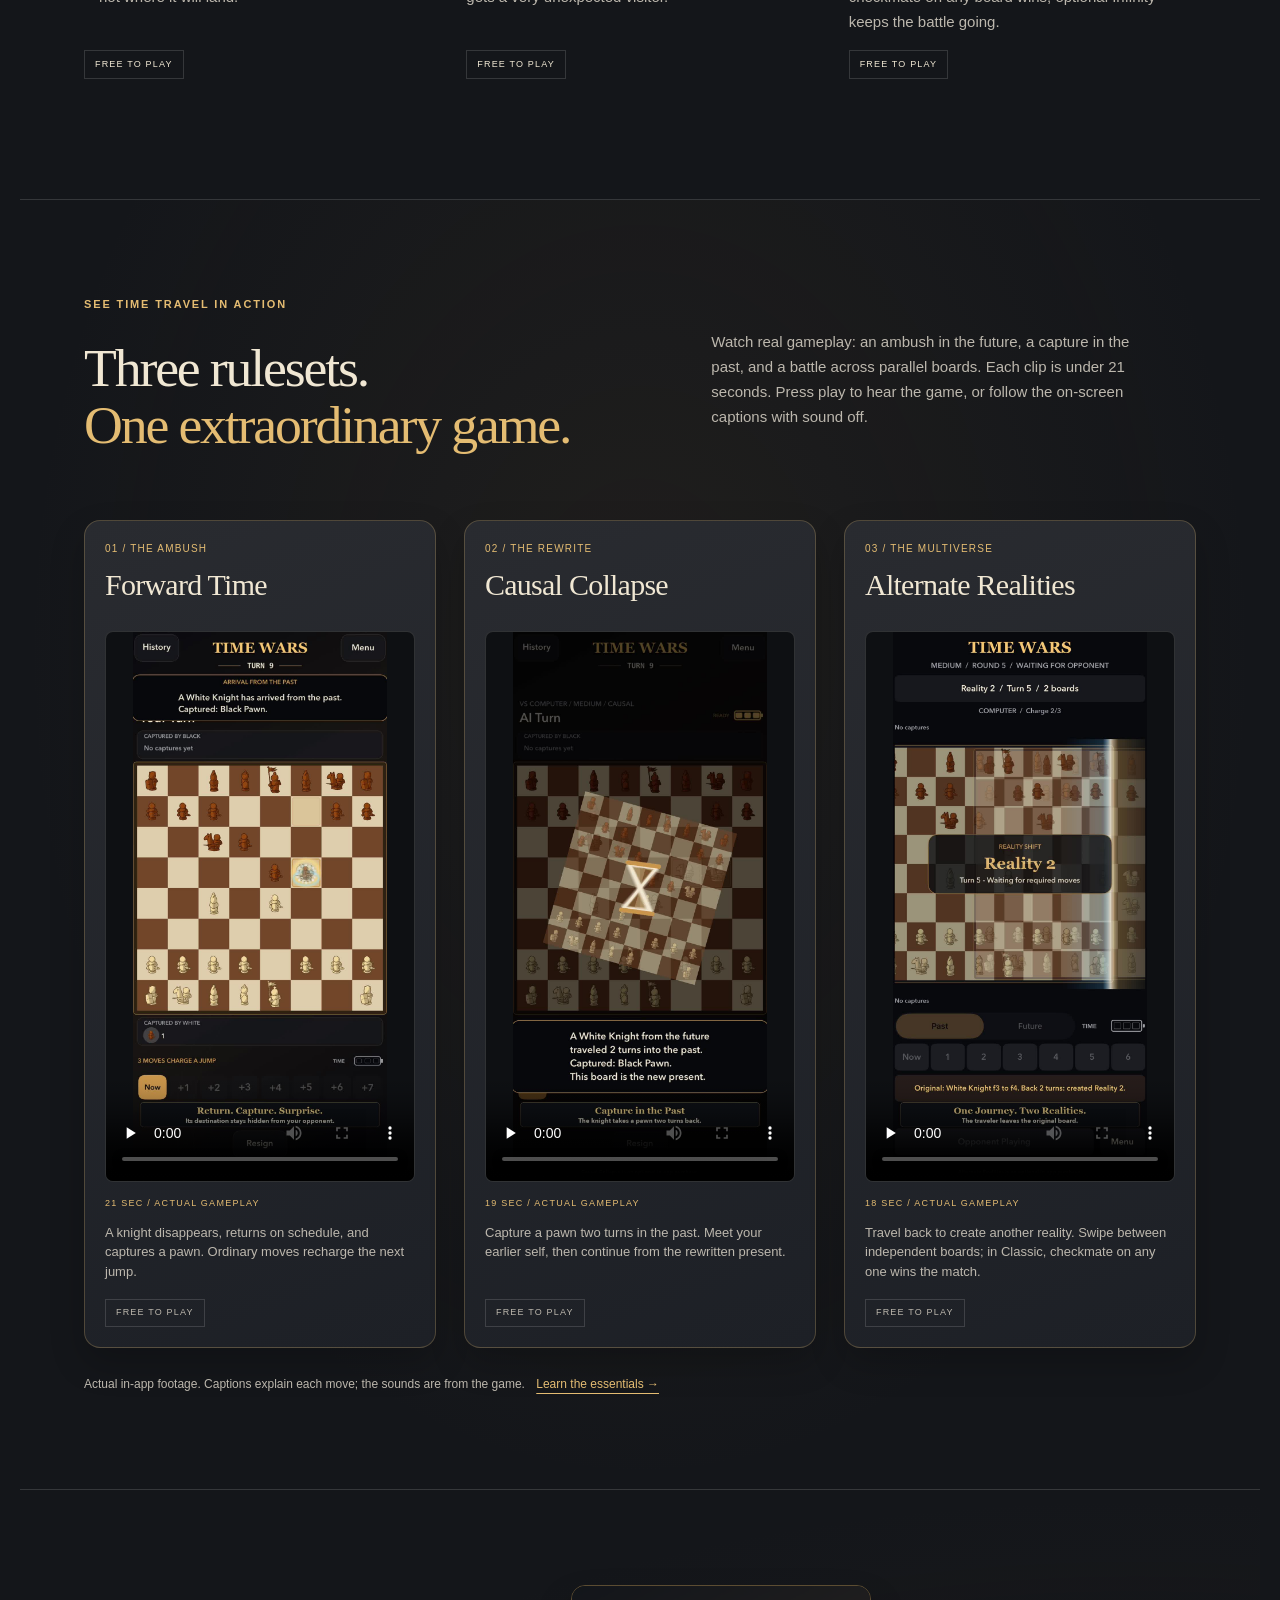
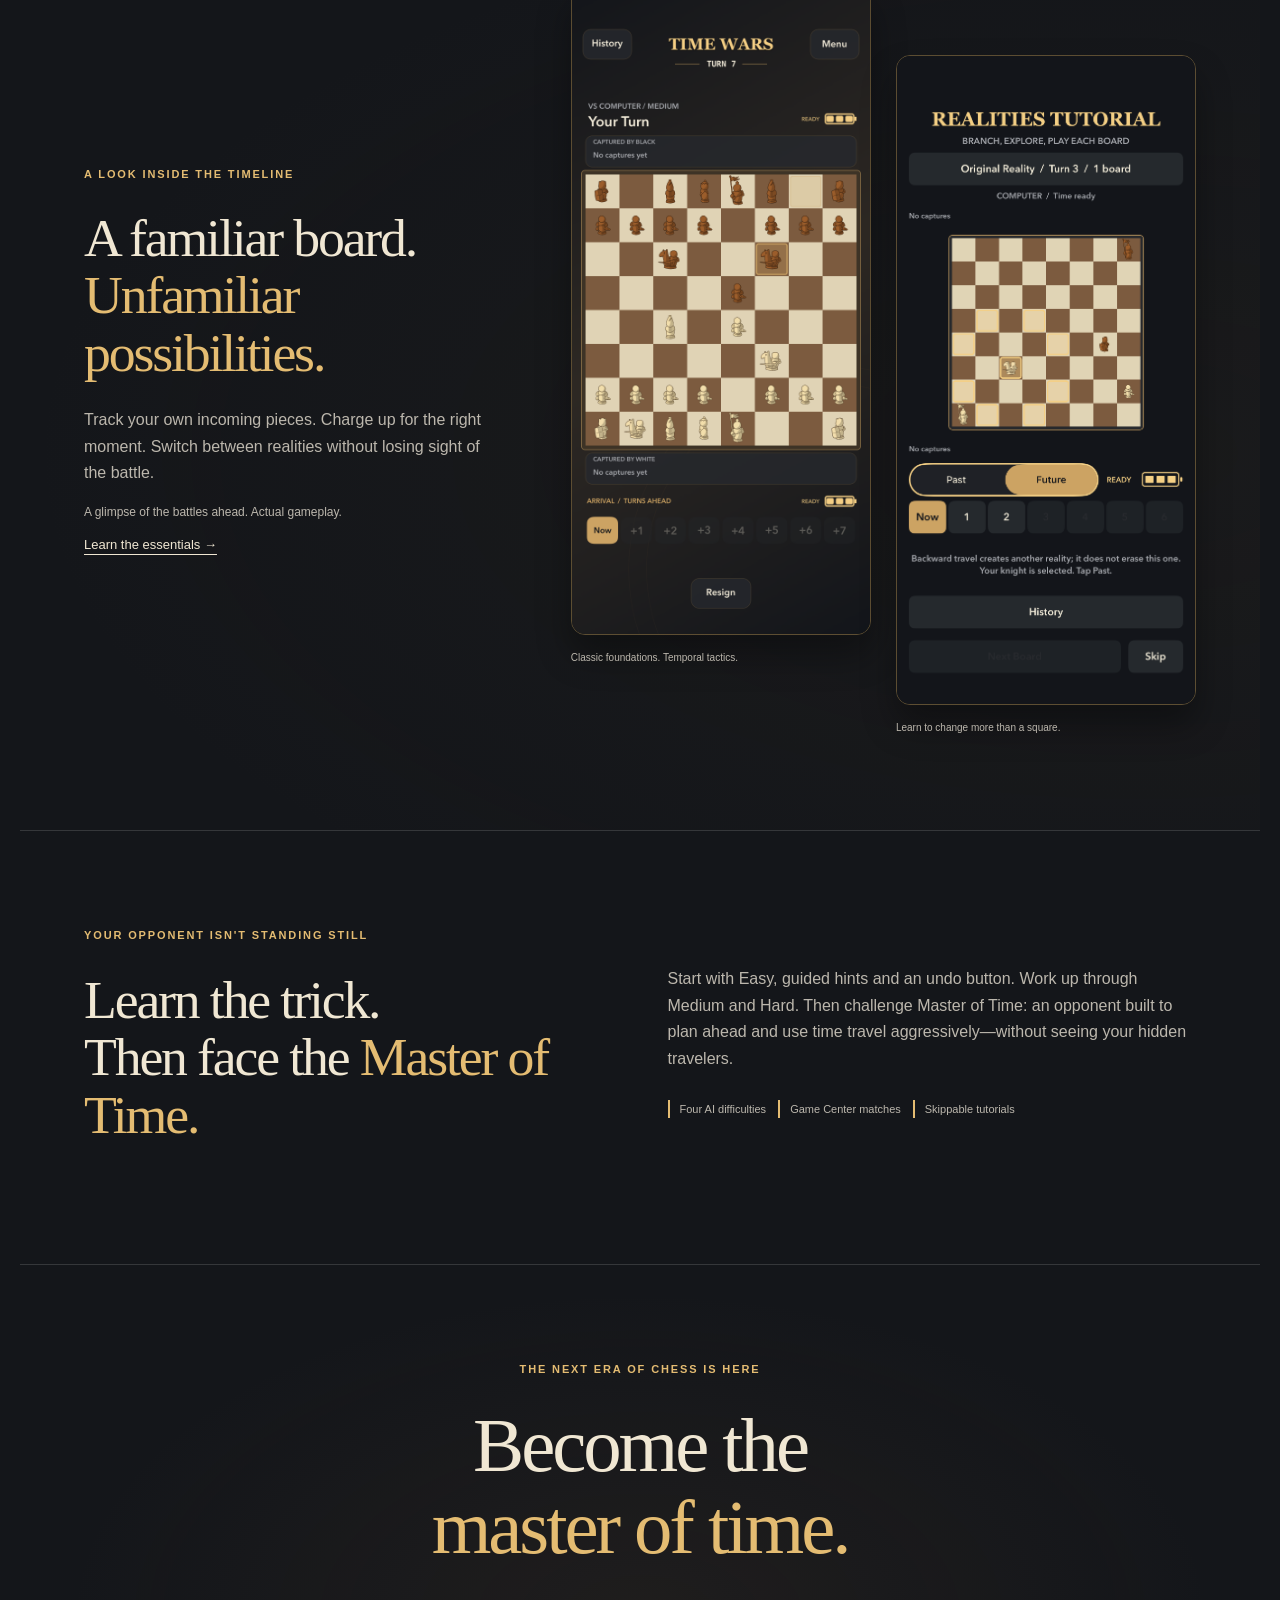
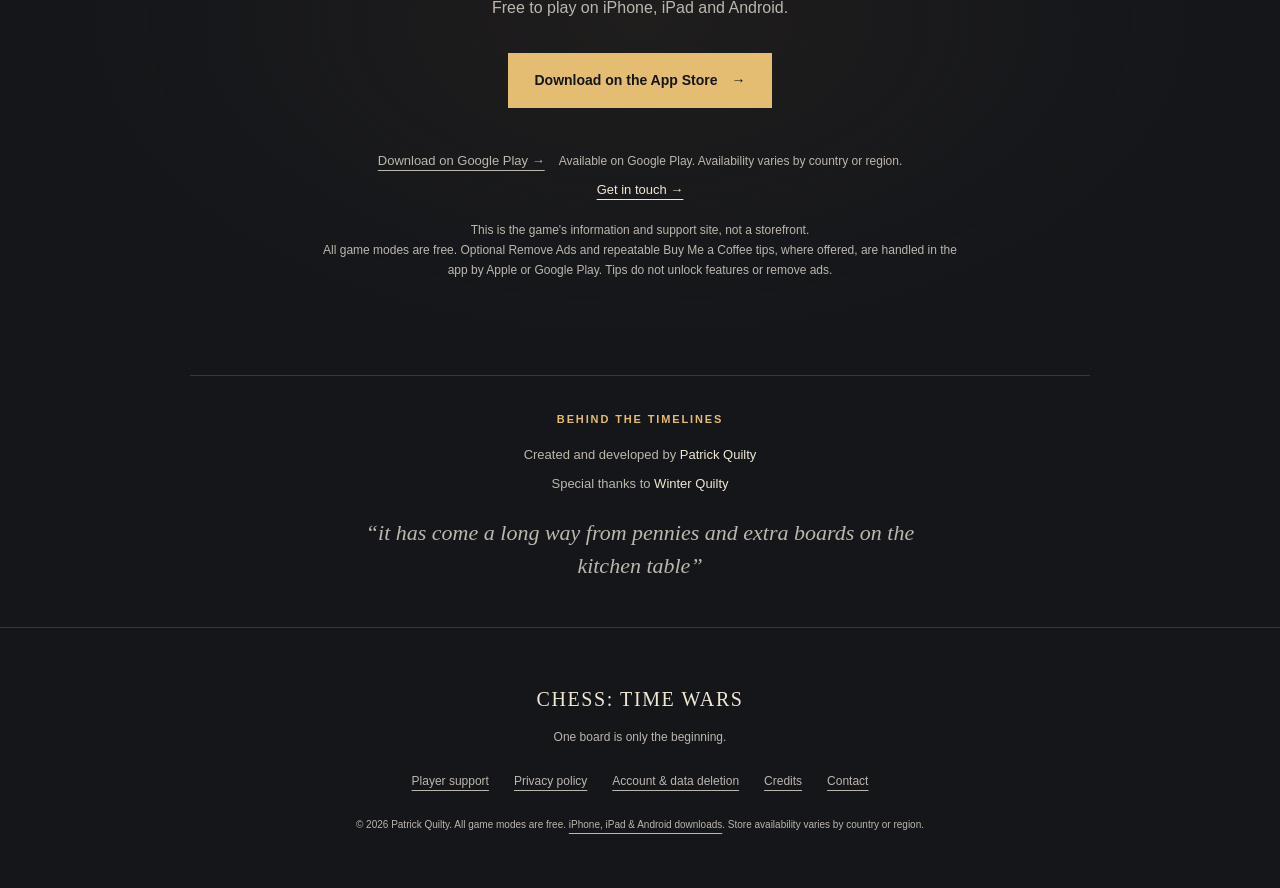
==== commit 38436b73: "Announce Google Play availability and add public download links" ====
--- a/index.html
+++ b/index.html
@@ -1,6 +1,6 @@
 <!doctype html>
 <html lang="en"><head><meta charset="utf-8"><meta name="viewport" content="width=device-width,initial-scale=1"><meta name="theme-color" content="#14161a"><title>Chess: Time Wars | All Game Modes Free</title><meta name="description" content="Free time-travel chess for iPhone, iPad and Android. All rulesets, Infinity and difficulties included. Optional ad removal and coffee tips."><link rel="canonical" href="https://chesstimewars.github.io/"><meta property="og:title" content="Chess: Time Wars | All Game Modes Free"><meta property="og:description" content="Free time-travel chess for iPhone, iPad and Android. All rulesets, Infinity and difficulties included. Optional ad removal and coffee tips."><meta property="og:type" content="website"><meta property="og:image" content="https://chesstimewars.github.io/assets/time-machine.png"><link rel="icon" href="assets/icon.png?v=20261103-free-game"><link rel="stylesheet" href="styles.css?v=20261015-launch"></head><body><a class="skip" href="#main">Skip to content</a><header class="site-header"><a class="wordmark" href="./" aria-label="Chess: Time Wars home"><span class="crest" aria-hidden="true">TW</span><span>CHESS <b>TIME WARS</b></span></a><nav aria-label="Main navigation"><a href="./#realities">The game</a><a href="./#gameplay-videos">Watch</a><a href="support.html">Support</a><a href="privacy.html">Privacy</a></nav></header><main id="main">
-<section class="hero"><div class="hero-art"><img src="assets/time-machine.png" alt="A knight, bishop and queen from different eras gathered around a glowing time machine" width="1024" height="1536" fetchpriority="high"></div><div class="hero-copy"><p class="eyebrow"><span class="signal"></span> IPHONE, IPAD &amp; ANDROID</p><p class="game-name">CHESS: TIME WARS</p><h1>Don't just plan<br>your next move.<br><em>Decide when<br>it happens.</em></h1><p class="lede">Your knight vanishes. Your opponent makes a move. Two turns later, the trap springs.</p><p class="hero-description">The chess you know, with time on your side. Launch a future ambush, change the past, or fight for checkmate across parallel realities.</p><a class="button app-store-link" href="https://apps.apple.com/app/chess-time-wars/id6818296008">Download on the App Store <span aria-hidden="true">&rarr;</span></a><p class="download-note">All game modes, Infinity and every difficulty are free. Optional ad removal and coffee tips, where offered.</p><a class="text-link" href="#gameplay-videos">Watch the gameplay &rarr;</a><p class="platform-note"><span class="platform-badge">Android / Google Play</span> <a class="text-link" href="#download">See download options &rarr;</a></p></div><span class="hero-note">SAME PIECES. ANOTHER DIMENSION.</span></section>
+<section class="hero"><div class="hero-art"><img src="assets/time-machine.png" alt="A knight, bishop and queen from different eras gathered around a glowing time machine" width="1024" height="1536" fetchpriority="high"></div><div class="hero-copy"><p class="eyebrow"><span class="signal"></span> IPHONE, IPAD &amp; ANDROID / AVAILABLE NOW</p><p class="game-name">CHESS: TIME WARS</p><h1>Don't just plan<br>your next move.<br><em>Decide when<br>it happens.</em></h1><p class="lede">Your knight vanishes. Your opponent makes a move. Two turns later, the trap springs.</p><p class="hero-description">The chess you know, with time on your side. Launch a future ambush, change the past, or fight for checkmate across parallel realities.</p><a class="button app-store-link" href="https://apps.apple.com/app/chess-time-wars/id6818296008">Download on the App Store <span aria-hidden="true">&rarr;</span></a><p class="download-note">All game modes, Infinity and every difficulty are free. Optional ad removal and coffee tips, where offered.</p><a class="text-link" href="#gameplay-videos">Watch the gameplay &rarr;</a><p class="platform-note"><span class="platform-badge">Android / Google Play</span> <a class="text-link google-play-link" href="https://play.google.com/store/apps/details?id=com.chesstimewars.android">Download on Google Play &rarr;</a></p></div><span class="hero-note">SAME PIECES. ANOTHER DIMENSION.</span></section>
 <section id="realities" class="section"><div class="section-heading"><p class="eyebrow">THREE WAYS TO BEND THE RULES</p><h2>Space is only<br>half the board.</h2><p>Move through familiar squares. Then make time itself part of your strategy.</p></div><div class="modes"><article><span class="mode-index">01 / THE AMBUSH</span><h3>Forward Time</h3><p>Send a piece ahead in time. It disappears, then returns on a future turn. Your opponent sees it leave&mdash;not where it will land.</p><span class="mode-tag">FREE TO PLAY</span></article><article><span class="mode-index">02 / THE REWRITE</span><h3>Causal Collapse</h3><p>Travel back to an earlier board. The past becomes the present, the future resets, and an old position gets a very unexpected visitor.</p><span class="mode-tag">FREE TO PLAY</span></article><article><span class="mode-index">03 / THE MULTIVERSE</span><h3>Alternate Realities</h3><p>Don't erase the future. Branch it. Play across swipable realities and protect every king. In Classic, checkmate on any board wins; optional Infinity keeps the battle going.</p><span class="mode-tag">FREE TO PLAY</span></article></div></section>
 <section id="gameplay-videos" class="video-showcase section" aria-labelledby="videos-title">
 <div class="video-heading"><div><p class="eyebrow">SEE TIME TRAVEL IN ACTION</p><h2 id="videos-title">Three rulesets.<br><em>One extraordinary game.</em></h2></div><p>Watch real gameplay: an ambush in the future, a capture in the past, and a battle across parallel boards. Each clip is under 21 seconds. Press play to hear the game, or follow the on-screen captions with sound off.</p></div>
@@ -12,4 +12,4 @@
 </section>
 <section class="gameplay section"><div class="gameplay-copy"><p class="eyebrow">A LOOK INSIDE THE TIMELINE</p><h2>A familiar board.<br><em>Unfamiliar possibilities.</em></h2><p>Track your own incoming pieces. Charge up for the right moment. Switch between realities without losing sight of the battle.</p><p class="caption">A glimpse of the battles ahead. Actual gameplay.</p><a class="text-link" href="support.html#how-to-play">Learn the essentials &rarr;</a></div><div class="screens"><figure><a href="assets/gameplay-2026-10-03.png" aria-label="View the full Forward Time gameplay screenshot"><img src="assets/gameplay-2026-10-03.png" alt="A Forward Time battle with captured pieces and time-travel charge controls" loading="lazy" width="1320" height="2868"></a><figcaption>Classic foundations. Temporal tactics.</figcaption></figure><figure><a href="assets/realities.png" aria-label="View the full Alternate Realities tutorial screenshot"><img src="assets/realities.png" alt="The interactive Alternate Realities tutorial, with a historical board and time controls" loading="lazy" width="1206" height="2622"></a><figcaption>Learn to change more than a square.</figcaption></figure></div></section>
 <section class="challenge section"><div><p class="eyebrow">YOUR OPPONENT ISN'T STANDING STILL</p><h2>Learn the trick.<br>Then face the <em>Master of Time.</em></h2></div><div class="challenge-body"><p>Start with Easy, guided hints and an undo button. Work up through Medium and Hard. Then challenge Master of Time: an opponent built to plan ahead and use time travel aggressively&mdash;without seeing your hidden travelers.</p><div class="feature-row"><span>Four AI difficulties</span><span>Game Center matches</span><span>Skippable tutorials</span></div></div></section>
-<section id="download" class="closing section"><p class="eyebrow">THE NEXT ERA OF CHESS IS HERE</p><h2>Become the<br><em>master of time.</em></h2><p>Free to play on iPhone, iPad and Android.</p><a class="button app-store-link" href="https://apps.apple.com/app/chess-time-wars/id6818296008">Download on the App Store <span aria-hidden="true">&rarr;</span></a><p class="platform-note platform-note-centered"><a class="text-link google-play-link" href="https://play.google.com/store/apps/details?id=com.chesstimewars.android">Check Google Play availability &rarr;</a> <span class="platform-detail">The public Android listing may not appear until Google Play availability is set for your country or region.</span></p><a class="text-link" href="mailto:supportchesstimewars@gmail.com?subject=Chess%3A%20Time%20Wars%20enquiry">Get in touch &rarr;</a><p class="fineprint">This is the game's information and support site, not a storefront.<br>All game modes are free. Optional Remove Ads and repeatable Buy Me a Coffee tips, where offered, are handled in the app by Apple or Google Play. Tips do not unlock features or remove ads.</p></section><section id="credits" class="credits section" aria-labelledby="credits-title"><h2 id="credits-title">Behind the timelines</h2><p>Created and developed by <strong>Patrick Quilty</strong></p><p>Special thanks to <strong>Winter Quilty</strong></p><blockquote>&ldquo;it has come a long way from pennies and extra boards on the kitchen table&rdquo;</blockquote></section></main><footer><a class="footer-brand" href="./">CHESS: TIME WARS</a><p>One board is only the beginning.</p><div><a href="support.html">Player support</a><a href="privacy.html">Privacy policy</a><a href="account-deletion.html">Account &amp; data deletion</a><a href="./#credits">Credits</a><a href="mailto:supportchesstimewars@gmail.com">Contact</a></div><small>&copy; 2026 Patrick Quilty. All game modes are free. <a href="./#download">iPhone, iPad &amp; Android downloads</a>. Store availability varies by country or region.</small></footer></body></html>
+<section id="download" class="closing section"><p class="eyebrow">THE NEXT ERA OF CHESS IS HERE</p><h2>Become the<br><em>master of time.</em></h2><p>Free to play on iPhone, iPad and Android.</p><a class="button app-store-link" href="https://apps.apple.com/app/chess-time-wars/id6818296008">Download on the App Store <span aria-hidden="true">&rarr;</span></a><p class="platform-note platform-note-centered"><a class="text-link google-play-link" href="https://play.google.com/store/apps/details?id=com.chesstimewars.android">Download on Google Play &rarr;</a> <span class="platform-detail">Available on Google Play. Availability varies by country or region.</span></p><a class="text-link" href="mailto:supportchesstimewars@gmail.com?subject=Chess%3A%20Time%20Wars%20enquiry">Get in touch &rarr;</a><p class="fineprint">This is the game's information and support site, not a storefront.<br>All game modes are free. Optional Remove Ads and repeatable Buy Me a Coffee tips, where offered, are handled in the app by Apple or Google Play. Tips do not unlock features or remove ads.</p></section><section id="credits" class="credits section" aria-labelledby="credits-title"><h2 id="credits-title">Behind the timelines</h2><p>Created and developed by <strong>Patrick Quilty</strong></p><p>Special thanks to <strong>Winter Quilty</strong></p><blockquote>&ldquo;it has come a long way from pennies and extra boards on the kitchen table&rdquo;</blockquote></section></main><footer><a class="footer-brand" href="./">CHESS: TIME WARS</a><p>One board is only the beginning.</p><div><a href="support.html">Player support</a><a href="privacy.html">Privacy policy</a><a href="account-deletion.html">Account &amp; data deletion</a><a href="./#credits">Credits</a><a href="mailto:supportchesstimewars@gmail.com">Contact</a></div><small>&copy; 2026 Patrick Quilty. All game modes are free. <a href="./#download">iPhone, iPad &amp; Android downloads</a>. Store availability varies by country or region.</small></footer></body></html>
